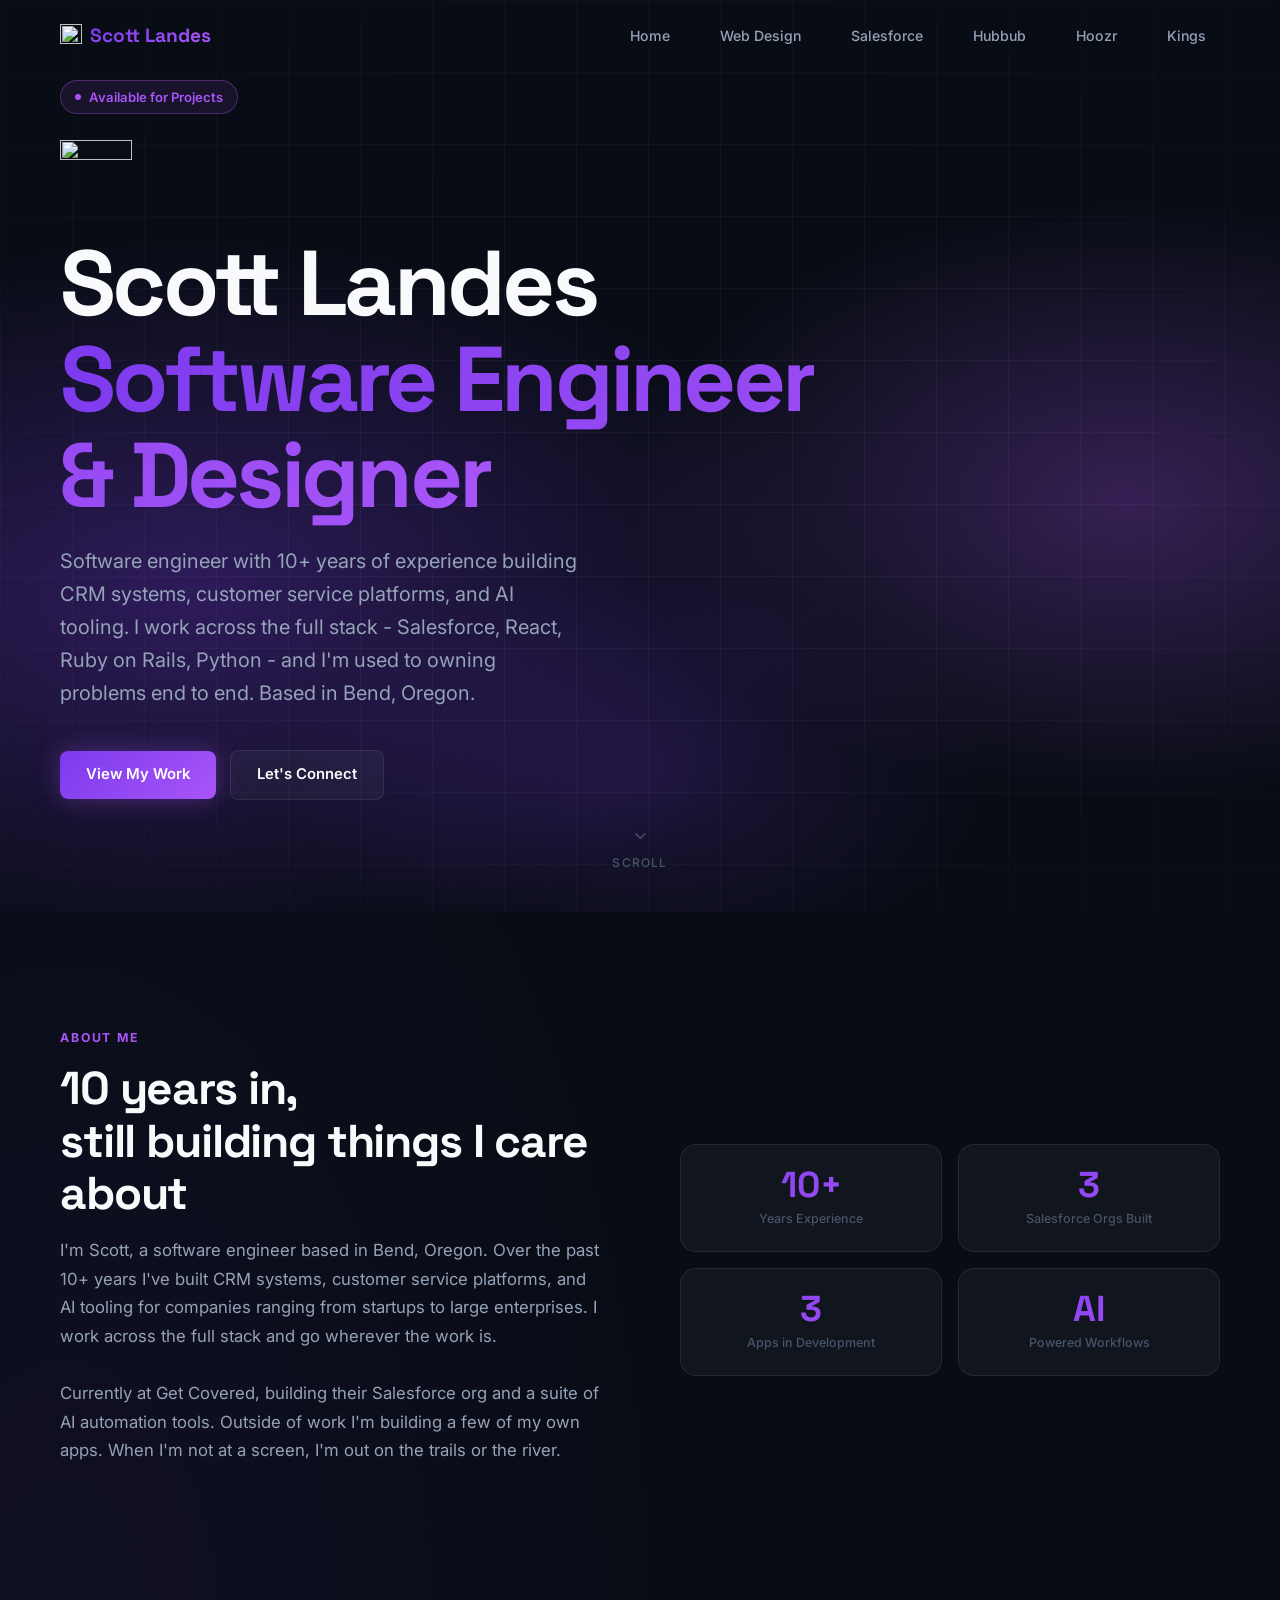
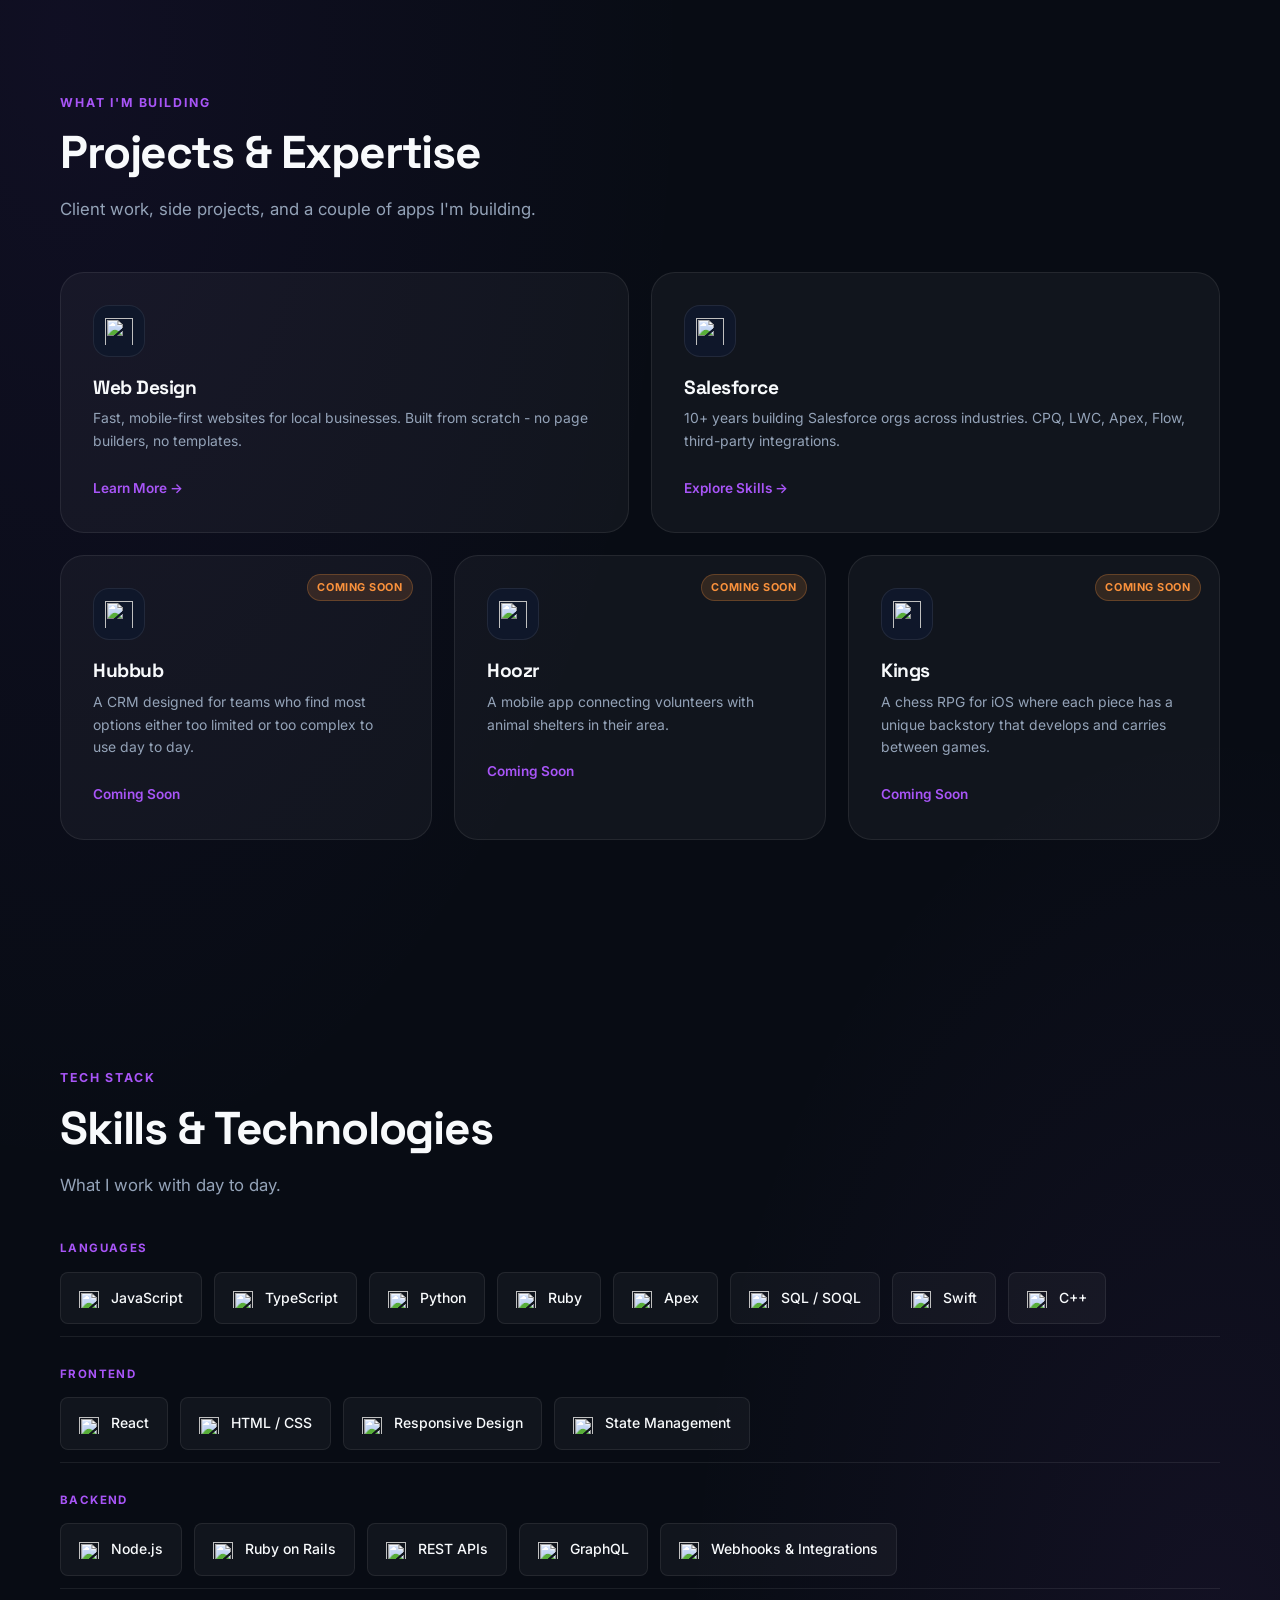
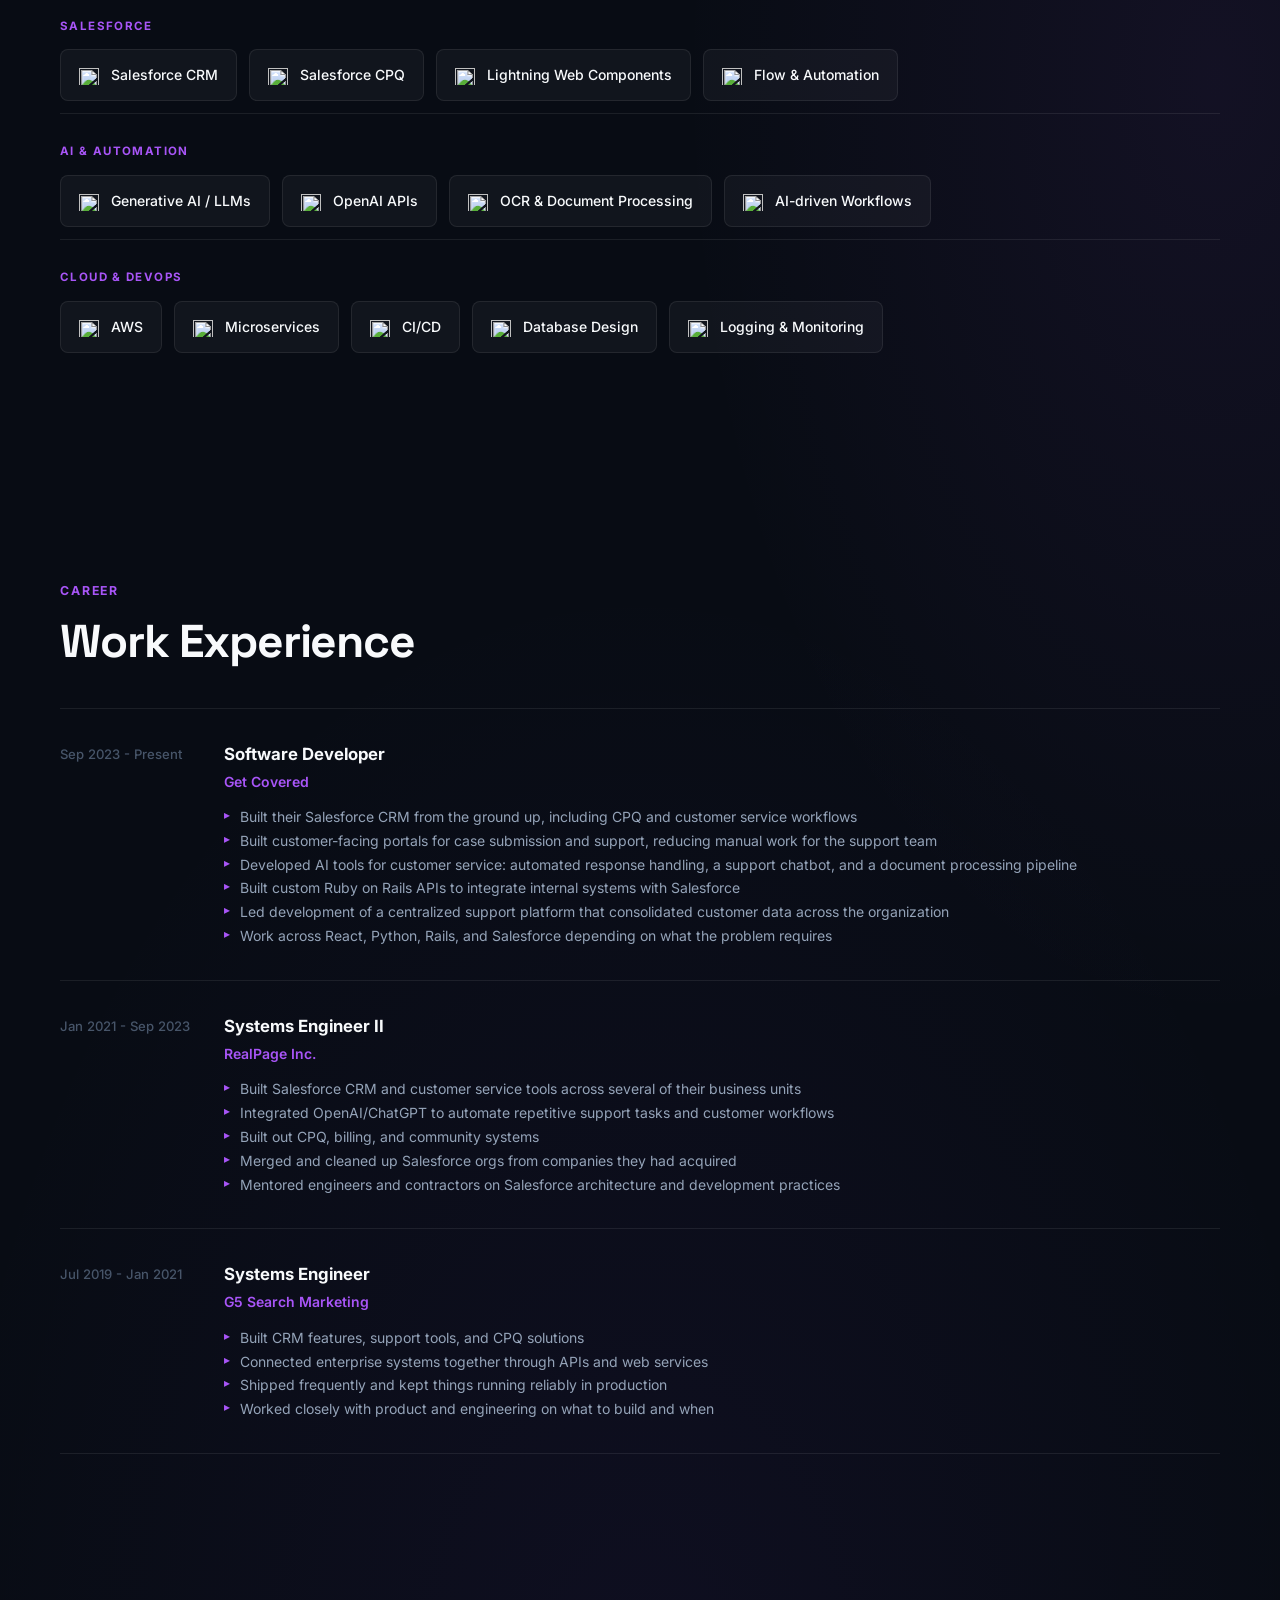
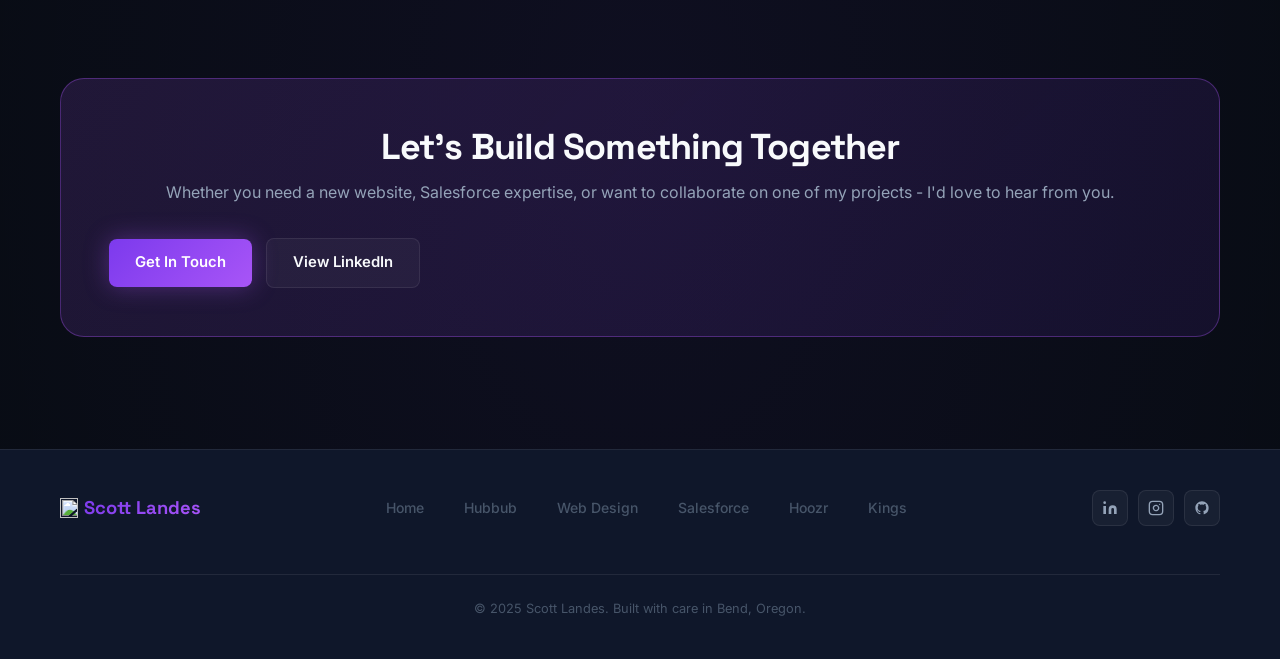
==== index.html @ 0e427289 "Add wolf logo to hero section above name Co-Authored-By: Claude Sonnet 4.6 <noreply@anthropic.com>" ====
<!DOCTYPE html>
<html lang="en">
<head>
  <meta charset="UTF-8" />
  <meta name="viewport" content="width=device-width, initial-scale=1.0" />

  <!-- Primary Meta -->
  <title>Scott Landes | Software Engineer &amp; Web Designer | Bend, OR</title>
  <meta name="description" content="Scott Landes is a Software Engineer and Web Designer based in Bend, Oregon with 10+ years of experience in Salesforce development, Lightning Web Components, CPQ, and building beautiful modern websites for local businesses." />
  <meta name="keywords" content="Scott Landes, Software Engineer, Web Designer, Bend Oregon, Salesforce Developer, Lightning Web Components, Apex, CPQ, web design, Hubbub CRM, Hoozr" />
  <meta name="author" content="Scott Landes" />
  <link rel="canonical" href="https://scottjlandes.com" />

  <!-- Open Graph -->
  <meta property="og:type" content="website" />
  <meta property="og:url" content="https://scottjlandes.com" />
  <meta property="og:title" content="Scott Landes | Software Engineer &amp; Web Designer | Bend, OR" />
  <meta property="og:description" content="Software Engineer and Web Designer based in Bend, Oregon. Specializing in Salesforce, Lightning Web Components, CPQ, and modern web design for local businesses." />
  <meta property="og:site_name" content="Scott Landes" />

  <!-- Twitter Card -->
  <meta name="twitter:card" content="summary_large_image" />
  <meta name="twitter:title" content="Scott Landes | Software Engineer &amp; Web Designer | Bend, OR" />
  <meta name="twitter:description" content="Software Engineer and Web Designer based in Bend, Oregon. Salesforce expert, LWC developer, and creator of Hubbub and Hoozr." />

  <!-- Schema.org Person JSON-LD -->
  <script type="application/ld+json">
  {
    "@context": "https://schema.org",
    "@type": "Person",
    "name": "Scott Landes",
    "jobTitle": "Software Engineer & Web Designer",
    "url": "https://scottjlandes.com",
    "address": {
      "@type": "PostalAddress",
      "addressLocality": "Bend",
      "addressRegion": "OR",
      "addressCountry": "US"
    },
    "sameAs": [
      "https://www.linkedin.com/in/scott-and-vega",
      "https://www.instagram.com/scottnvega/"
    ]
  }
  </script>

  <!-- Fonts -->
  <link rel="preconnect" href="https://fonts.googleapis.com" />
  <link rel="preconnect" href="https://fonts.gstatic.com" crossorigin />
  <link href="https://fonts.googleapis.com/css2?family=Inter:wght@400;500;600&family=Space+Grotesk:wght@700;800&display=swap" rel="stylesheet" />

  <!-- Styles -->
  <link rel="stylesheet" href="css/styles.css" />
</head>

<body>

  <!-- ============================================================
       Navigation
  ============================================================ -->
  <header>
    <nav class="nav" aria-label="Main navigation">
      <div class="container">
        <div class="nav__inner">
          <a href="#" class="nav__logo" aria-label="Scott Landes - Home"><img src="images/icons/icon-logo.png" alt="" width="22" height="24"><span>Scott Landes</span></a>

          <ul class="nav__links" role="list">
            <li><a href="#" class="nav__link active"><img src="images/icons/icon-home.svg" alt="" width="14" height="14">Home</a></li>
            <li><a href="pages/web-design.html" class="nav__link"><img src="images/icons/icon-web-design.svg" alt="" width="14" height="14">Web Design</a></li>
            <li><a href="pages/salesforce.html" class="nav__link"><img src="images/icons/icon-salesforce.svg" alt="" width="14" height="14">Salesforce</a></li>
            <li><a href="pages/hubbub.html" class="nav__link"><img src="images/icons/icon-hubbub.svg" alt="" width="14" height="14">Hubbub</a></li>
            <li><a href="pages/hoozr.html" class="nav__link"><img src="images/icons/icon-hoozr.svg" alt="" width="14" height="14">Hoozr</a></li>
            <li><a href="pages/kings.html" class="nav__link"><img src="images/icons/icon-kings.svg" alt="" width="14" height="14">Kings</a></li>
          </ul>

          <button class="nav__ham" aria-label="Open mobile menu" aria-expanded="false">
            <span></span>
            <span></span>
            <span></span>
          </button>
        </div>
      </div>
    </nav>

    <!-- Mobile overlay menu -->
    <div class="nav__mobile" aria-hidden="true">
      <a href="#" class="nav__mobile-link"><img src="images/icons/icon-home.svg" alt="" width="28" height="28">Home</a>
      <a href="pages/web-design.html" class="nav__mobile-link"><img src="images/icons/icon-web-design.svg" alt="" width="28" height="28">Web Design</a>
      <a href="pages/salesforce.html" class="nav__mobile-link"><img src="images/icons/icon-salesforce.svg" alt="" width="28" height="28">Salesforce</a>
      <a href="pages/hubbub.html" class="nav__mobile-link"><img src="images/icons/icon-hubbub.svg" alt="" width="28" height="28">Hubbub</a>
      <a href="pages/hoozr.html" class="nav__mobile-link"><img src="images/icons/icon-hoozr.svg" alt="" width="28" height="28">Hoozr</a>
      <a href="pages/kings.html" class="nav__mobile-link"><img src="images/icons/icon-kings.svg" alt="" width="28" height="28">Kings</a>
    </div>
  </header>

  <main>

    <!-- ============================================================
         Hero
    ============================================================ -->
    <section class="hero" id="home" data-section="home">
      <div class="hero__bg"></div>
      <div class="hero__grid"></div>

      <div class="container">
        <div class="hero__content">
          <div class="hero__badge reveal">
            <span class="hero__badge-dot"></span>
            Available for Projects
          </div>

          <img src="images/icons/icon-logo.png" alt="" class="hero__logo reveal" width="72" height="72">

          <h1 class="hero__title reveal reveal-d1">
            Scott Landes<br />
            <span class="gradient-text">Software Engineer &amp; Designer</span>
          </h1>

          <p class="hero__subtitle reveal reveal-d2">
            Software engineer with 10+ years of experience building CRM systems, customer service platforms, and AI tooling. I work across the full stack - Salesforce, React, Ruby on Rails, Python - and I'm used to owning problems end to end. Based in Bend, Oregon.
          </p>

          <div class="hero__actions reveal reveal-d3">
            <a href="#projects" class="btn btn-primary">View My Work</a>
            <a href="mailto:scottandvega@gmail.com" class="btn btn-ghost">Let's Connect</a>
          </div>
        </div>
      </div>

      <div class="hero__scroll" aria-hidden="true">
        <svg width="18" height="18" viewBox="0 0 24 24" fill="none" stroke="currentColor" stroke-width="2" stroke-linecap="round" stroke-linejoin="round" aria-hidden="true">
          <polyline points="6 9 12 15 18 9"></polyline>
        </svg>
        <span>Scroll</span>
      </div>
    </section>

    <!-- ============================================================
         About
    ============================================================ -->
    <section id="about" data-section="about">
      <div class="container">
        <div class="about-grid">

          <!-- Left: Text -->
          <div>
            <p class="label reveal">About Me</p>
            <h2 class="section-title reveal reveal-d1">10 years in,<br />still building things I care about</h2>
            <p class="section-desc reveal reveal-d2">
              I'm Scott, a software engineer based in Bend, Oregon. Over the past 10+ years I've built CRM systems, customer service platforms, and AI tooling for companies ranging from startups to large enterprises. I work across the full stack and go wherever the work is.
            </p>
            <p class="section-desc reveal reveal-d3">
              <br />Currently at Get Covered, building their Salesforce org and a suite of AI automation tools. Outside of work I'm building a few of my own apps. When I'm not at a screen, I'm out on the trails or the river.
            </p>
          </div>

          <!-- Right: Stats -->
          <div>
            <div class="about-stats reveal reveal-d2">
              <div class="stat">
                <div class="stat__num">10+</div>
                <div class="stat__label">Years Experience</div>
              </div>
              <div class="stat">
                <div class="stat__num">3</div>
                <div class="stat__label">Salesforce Orgs Built</div>
              </div>
              <div class="stat">
                <div class="stat__num">3</div>
                <div class="stat__label">Apps in Development</div>
              </div>
              <div class="stat">
                <div class="stat__num">AI</div>
                <div class="stat__label">Powered Workflows</div>
              </div>
            </div>
          </div>

        </div>
      </div>
    </section>

    <!-- ============================================================
         Projects
    ============================================================ -->
    <section id="projects" data-section="projects">
      <div class="container">
        <p class="label reveal">What I'm Building</p>
        <h2 class="section-title reveal reveal-d1">Projects &amp; Expertise</h2>
        <p class="section-desc reveal reveal-d2">Client work, side projects, and a couple of apps I'm building.</p>

        <div class="projects-grid">

          <!-- Web Design -->
          <a href="pages/web-design.html" class="card proj-card proj-card--live reveal reveal-d1" aria-label="Web Design - Learn More">
            <div class="proj-card__icon" aria-hidden="true"><img src="images/icons/icon-web-design.svg" alt="" width="28" height="28"></div>
            <h3 class="proj-card__title">Web Design</h3>
            <p class="proj-card__desc">Fast, mobile-first websites for local businesses. Built from scratch - no page builders, no templates.</p>
            <span class="proj-card__link">Learn More →</span>
          </a>

          <!-- Salesforce -->
          <a href="pages/salesforce.html" class="card proj-card proj-card--live reveal reveal-d2" aria-label="Salesforce - Explore Skills">
            <div class="proj-card__icon" aria-hidden="true"><img src="images/icons/icon-salesforce.svg" alt="" width="28" height="28"></div>
            <h3 class="proj-card__title">Salesforce</h3>
            <p class="proj-card__desc">10+ years building Salesforce orgs across industries. CPQ, LWC, Apex, Flow, third-party integrations.</p>
            <span class="proj-card__link">Explore Skills →</span>
          </a>

          <!-- Hubbub -->
          <a href="pages/hubbub.html" class="card proj-card proj-card--soon reveal reveal-d3" aria-label="Hubbub - Coming Soon">
            <div class="proj-card__icon" aria-hidden="true"><img src="images/icons/icon-hubbub.svg" alt="" width="28" height="28"></div>
            <span class="proj-card__badge badge-soon" aria-label="Status: Coming Soon">Coming Soon</span>
            <h3 class="proj-card__title">Hubbub</h3>
            <p class="proj-card__desc">A CRM designed for teams who find most options either too limited or too complex to use day to day.</p>
            <span class="proj-card__link">Coming Soon</span>
          </a>

          <!-- Hoozr -->
          <a href="pages/hoozr.html" class="card proj-card proj-card--soon reveal reveal-d4" aria-label="Hoozr - Coming Soon">
            <div class="proj-card__icon" aria-hidden="true"><img src="images/icons/icon-hoozr.svg" alt="" width="28" height="28"></div>
            <span class="proj-card__badge badge-soon" aria-label="Status: Coming Soon">Coming Soon</span>
            <h3 class="proj-card__title">Hoozr</h3>
            <p class="proj-card__desc">A mobile app connecting volunteers with animal shelters in their area.</p>
            <span class="proj-card__link">Coming Soon</span>
          </a>

          <!-- Kings -->
          <a href="pages/kings.html" class="card proj-card proj-card--soon reveal reveal-d5" aria-label="Kings - Coming Soon">
            <div class="proj-card__icon" aria-hidden="true"><img src="images/icons/icon-kings.svg" alt="" width="28" height="28"></div>
            <span class="proj-card__badge badge-soon" aria-label="Status: Coming Soon">Coming Soon</span>
            <h3 class="proj-card__title">Kings</h3>
            <p class="proj-card__desc">A chess RPG for iOS where each piece has a unique backstory that develops and carries between games.</p>
            <span class="proj-card__link">Coming Soon</span>
          </a>

        </div>
      </div>
    </section>

    <!-- ============================================================
         Skills
    ============================================================ -->
    <section id="skills" data-section="skills">
      <div class="container">
        <p class="label reveal">Tech Stack</p>
        <h2 class="section-title reveal reveal-d1">Skills &amp; Technologies</h2>
        <p class="section-desc reveal reveal-d2">What I work with day to day.</p>

        <div class="skills-grid">

          <!-- Languages -->
          <p class="skill-category reveal">Languages</p>
          <div class="skill-chip reveal">
            <span class="skill-chip__icon" aria-hidden="true"><img src="images/icons/icon-terminal.svg" alt="" width="20" height="20"></span>
            JavaScript
          </div>
          <div class="skill-chip reveal reveal-d1">
            <span class="skill-chip__icon" aria-hidden="true"><img src="images/icons/icon-terminal.svg" alt="" width="20" height="20"></span>
            TypeScript
          </div>
          <div class="skill-chip reveal reveal-d2">
            <span class="skill-chip__icon" aria-hidden="true"><img src="images/icons/icon-code.svg" alt="" width="20" height="20"></span>
            Python
          </div>
          <div class="skill-chip reveal reveal-d3">
            <span class="skill-chip__icon" aria-hidden="true"><img src="images/icons/icon-code.svg" alt="" width="20" height="20"></span>
            Ruby
          </div>
          <div class="skill-chip reveal reveal-d4">
            <span class="skill-chip__icon" aria-hidden="true"><img src="images/icons/icon-salesforce.svg" alt="" width="20" height="20"></span>
            Apex
          </div>
          <div class="skill-chip reveal reveal-d5">
            <span class="skill-chip__icon" aria-hidden="true"><img src="images/icons/icon-chart.svg" alt="" width="20" height="20"></span>
            SQL / SOQL
          </div>
          <div class="skill-chip reveal reveal-d1">
            <span class="skill-chip__icon" aria-hidden="true"><img src="images/icons/icon-code.svg" alt="" width="20" height="20"></span>
            Swift
          </div>
          <div class="skill-chip reveal reveal-d2">
            <span class="skill-chip__icon" aria-hidden="true"><img src="images/icons/icon-code.svg" alt="" width="20" height="20"></span>
            C++
          </div>

          <!-- Frontend -->
          <p class="skill-category reveal">Frontend</p>
          <div class="skill-chip reveal">
            <span class="skill-chip__icon" aria-hidden="true"><img src="images/icons/icon-component.svg" alt="" width="20" height="20"></span>
            React
          </div>
          <div class="skill-chip reveal reveal-d1">
            <span class="skill-chip__icon" aria-hidden="true"><img src="images/icons/icon-palette.svg" alt="" width="20" height="20"></span>
            HTML / CSS
          </div>
          <div class="skill-chip reveal reveal-d2">
            <span class="skill-chip__icon" aria-hidden="true"><img src="images/icons/icon-responsive.svg" alt="" width="20" height="20"></span>
            Responsive Design
          </div>
          <div class="skill-chip reveal reveal-d3">
            <span class="skill-chip__icon" aria-hidden="true"><img src="images/icons/icon-component.svg" alt="" width="20" height="20"></span>
            State Management
          </div>

          <!-- Backend -->
          <p class="skill-category reveal">Backend</p>
          <div class="skill-chip reveal">
            <span class="skill-chip__icon" aria-hidden="true"><img src="images/icons/icon-terminal.svg" alt="" width="20" height="20"></span>
            Node.js
          </div>
          <div class="skill-chip reveal reveal-d1">
            <span class="skill-chip__icon" aria-hidden="true"><img src="images/icons/icon-layers.svg" alt="" width="20" height="20"></span>
            Ruby on Rails
          </div>
          <div class="skill-chip reveal reveal-d2">
            <span class="skill-chip__icon" aria-hidden="true"><img src="images/icons/icon-link.svg" alt="" width="20" height="20"></span>
            REST APIs
          </div>
          <div class="skill-chip reveal reveal-d3">
            <span class="skill-chip__icon" aria-hidden="true"><img src="images/icons/icon-link.svg" alt="" width="20" height="20"></span>
            GraphQL
          </div>
          <div class="skill-chip reveal reveal-d4">
            <span class="skill-chip__icon" aria-hidden="true"><img src="images/icons/icon-globe.svg" alt="" width="20" height="20"></span>
            Webhooks &amp; Integrations
          </div>

          <!-- Salesforce -->
          <p class="skill-category reveal">Salesforce</p>
          <div class="skill-chip reveal">
            <span class="skill-chip__icon" aria-hidden="true"><img src="images/icons/icon-salesforce.svg" alt="" width="20" height="20"></span>
            Salesforce CRM
          </div>
          <div class="skill-chip reveal reveal-d1">
            <span class="skill-chip__icon" aria-hidden="true"><img src="images/icons/icon-settings.svg" alt="" width="20" height="20"></span>
            Salesforce CPQ
          </div>
          <div class="skill-chip reveal reveal-d2">
            <span class="skill-chip__icon" aria-hidden="true"><img src="images/icons/icon-component.svg" alt="" width="20" height="20"></span>
            Lightning Web Components
          </div>
          <div class="skill-chip reveal reveal-d3">
            <span class="skill-chip__icon" aria-hidden="true"><img src="images/icons/icon-refresh.svg" alt="" width="20" height="20"></span>
            Flow &amp; Automation
          </div>

          <!-- AI & Automation -->
          <p class="skill-category reveal">AI &amp; Automation</p>
          <div class="skill-chip reveal">
            <span class="skill-chip__icon" aria-hidden="true"><img src="images/icons/icon-robot.svg" alt="" width="20" height="20"></span>
            Generative AI / LLMs
          </div>
          <div class="skill-chip reveal reveal-d1">
            <span class="skill-chip__icon" aria-hidden="true"><img src="images/icons/icon-robot.svg" alt="" width="20" height="20"></span>
            OpenAI APIs
          </div>
          <div class="skill-chip reveal reveal-d2">
            <span class="skill-chip__icon" aria-hidden="true"><img src="images/icons/icon-search.svg" alt="" width="20" height="20"></span>
            OCR &amp; Document Processing
          </div>
          <div class="skill-chip reveal reveal-d3">
            <span class="skill-chip__icon" aria-hidden="true"><img src="images/icons/icon-settings.svg" alt="" width="20" height="20"></span>
            AI-driven Workflows
          </div>

          <!-- Cloud & DevOps -->
          <p class="skill-category reveal">Cloud &amp; DevOps</p>
          <div class="skill-chip reveal">
            <span class="skill-chip__icon" aria-hidden="true"><img src="images/icons/icon-cloud.svg" alt="" width="20" height="20"></span>
            AWS
          </div>
          <div class="skill-chip reveal reveal-d1">
            <span class="skill-chip__icon" aria-hidden="true"><img src="images/icons/icon-layers.svg" alt="" width="20" height="20"></span>
            Microservices
          </div>
          <div class="skill-chip reveal reveal-d2">
            <span class="skill-chip__icon" aria-hidden="true"><img src="images/icons/icon-refresh.svg" alt="" width="20" height="20"></span>
            CI/CD
          </div>
          <div class="skill-chip reveal reveal-d3">
            <span class="skill-chip__icon" aria-hidden="true"><img src="images/icons/icon-chart.svg" alt="" width="20" height="20"></span>
            Database Design
          </div>
          <div class="skill-chip reveal reveal-d4">
            <span class="skill-chip__icon" aria-hidden="true"><img src="images/icons/icon-chart.svg" alt="" width="20" height="20"></span>
            Logging &amp; Monitoring
          </div>

        </div>
      </div>
    </section>

    <!-- ============================================================
         Experience
    ============================================================ -->
    <section id="experience" data-section="experience">
      <div class="container">
        <p class="label reveal">Career</p>
        <h2 class="section-title reveal reveal-d1">Work Experience</h2>

        <ul class="experience-list" role="list">

          <!-- Get Covered -->
          <li class="exp-item reveal reveal-d2">
            <div class="exp-item__period">Sep 2023 - Present</div>
            <div>
              <div class="exp-item__role">Software Developer</div>
              <div class="exp-item__company">Get Covered</div>
              <ul class="exp-item__bullets" role="list">
                <li>Built their Salesforce CRM from the ground up, including CPQ and customer service workflows</li>
                <li>Built customer-facing portals for case submission and support, reducing manual work for the support team</li>
                <li>Developed AI tools for customer service: automated response handling, a support chatbot, and a document processing pipeline</li>
                <li>Built custom Ruby on Rails APIs to integrate internal systems with Salesforce</li>
                <li>Led development of a centralized support platform that consolidated customer data across the organization</li>
                <li>Work across React, Python, Rails, and Salesforce depending on what the problem requires</li>
              </ul>
            </div>
          </li>

          <!-- RealPage -->
          <li class="exp-item reveal reveal-d3">
            <div class="exp-item__period">Jan 2021 - Sep 2023</div>
            <div>
              <div class="exp-item__role">Systems Engineer II</div>
              <div class="exp-item__company">RealPage Inc.</div>
              <ul class="exp-item__bullets" role="list">
                <li>Built Salesforce CRM and customer service tools across several of their business units</li>
                <li>Integrated OpenAI/ChatGPT to automate repetitive support tasks and customer workflows</li>
                <li>Built out CPQ, billing, and community systems</li>
                <li>Merged and cleaned up Salesforce orgs from companies they had acquired</li>
                <li>Mentored engineers and contractors on Salesforce architecture and development practices</li>
              </ul>
            </div>
          </li>

          <!-- G5 -->
          <li class="exp-item reveal reveal-d4">
            <div class="exp-item__period">Jul 2019 - Jan 2021</div>
            <div>
              <div class="exp-item__role">Systems Engineer</div>
              <div class="exp-item__company">G5 Search Marketing</div>
              <ul class="exp-item__bullets" role="list">
                <li>Built CRM features, support tools, and CPQ solutions</li>
                <li>Connected enterprise systems together through APIs and web services</li>
                <li>Shipped frequently and kept things running reliably in production</li>
                <li>Worked closely with product and engineering on what to build and when</li>
              </ul>
            </div>
          </li>

        </ul>
      </div>
    </section>

    <!-- ============================================================
         CTA Banner
    ============================================================ -->
    <section aria-label="Contact call to action">
      <div class="container">
        <div class="cta-banner reveal">
          <h2 class="cta-banner__title">Let's Build Something Together</h2>
          <p class="cta-banner__desc">Whether you need a new website, Salesforce expertise, or want to collaborate on one of my projects - I'd love to hear from you.</p>
          <div class="hero__actions">
            <a href="mailto:scottandvega@gmail.com" class="btn btn-primary">Get In Touch</a>
            <a href="https://www.linkedin.com/in/scott-and-vega" class="btn btn-ghost" target="_blank" rel="noopener noreferrer">View LinkedIn</a>
          </div>
        </div>
      </div>
    </section>

  </main>

  <!-- ============================================================
       Footer
  ============================================================ -->
  <footer class="footer">
    <div class="container">
      <div class="footer__inner">

        <a href="#" class="footer__logo" aria-label="Scott Landes - Back to top"><img src="images/icons/icon-logo.png" alt="" width="18" height="20"><span>Scott Landes</span></a>

        <nav class="footer__nav" aria-label="Footer navigation">
          <a href="#">Home</a>
          <a href="pages/hubbub.html"><img src="images/icons/icon-hubbub.svg" alt="" width="12" height="12">Hubbub</a>
          <a href="pages/web-design.html"><img src="images/icons/icon-web-design.svg" alt="" width="12" height="12">Web Design</a>
          <a href="pages/salesforce.html"><img src="images/icons/icon-salesforce.svg" alt="" width="12" height="12">Salesforce</a>
          <a href="pages/hoozr.html"><img src="images/icons/icon-hoozr.svg" alt="" width="12" height="12">Hoozr</a>
          <a href="pages/kings.html"><img src="images/icons/icon-kings.svg" alt="" width="12" height="12">Kings</a>
        </nav>

        <div class="footer__social">
          <!-- LinkedIn -->
          <a href="https://www.linkedin.com/in/scott-and-vega" target="_blank" rel="noopener noreferrer" aria-label="Scott Landes on LinkedIn">
            <svg width="16" height="16" viewBox="0 0 24 24" fill="currentColor" aria-hidden="true">
              <path d="M16 8a6 6 0 0 1 6 6v7h-4v-7a2 2 0 0 0-2-2 2 2 0 0 0-2 2v7h-4v-7a6 6 0 0 1 6-6z"/>
              <rect x="2" y="9" width="4" height="12"/>
              <circle cx="4" cy="4" r="2"/>
            </svg>
          </a>

          <!-- Instagram -->
          <a href="https://www.instagram.com/scottnvega/" target="_blank" rel="noopener noreferrer" aria-label="Scott Landes on Instagram">
            <svg width="16" height="16" viewBox="0 0 24 24" fill="none" stroke="currentColor" stroke-width="2" stroke-linecap="round" stroke-linejoin="round" aria-hidden="true">
              <rect x="2" y="2" width="20" height="20" rx="5" ry="5"/>
              <path d="M16 11.37A4 4 0 1 1 12.63 8 4 4 0 0 1 16 11.37z"/>
              <line x1="17.5" y1="6.5" x2="17.51" y2="6.5"/>
            </svg>
          </a>

          <!-- GitHub -->
          <a href="https://github.com" target="_blank" rel="noopener noreferrer" aria-label="Scott Landes on GitHub">
            <svg width="16" height="16" viewBox="0 0 24 24" fill="currentColor" aria-hidden="true">
              <path d="M12 2C6.477 2 2 6.484 2 12.017c0 4.425 2.865 8.18 6.839 9.504.5.092.682-.217.682-.483 0-.237-.008-.868-.013-1.703-2.782.605-3.369-1.343-3.369-1.343-.454-1.158-1.11-1.466-1.11-1.466-.908-.62.069-.608.069-.608 1.003.07 1.531 1.032 1.531 1.032.892 1.53 2.341 1.088 2.91.832.092-.647.35-1.088.636-1.338-2.22-.253-4.555-1.113-4.555-4.951 0-1.093.39-1.988 1.029-2.688-.103-.253-.446-1.272.098-2.65 0 0 .84-.27 2.75 1.026A9.564 9.564 0 0 1 12 6.844a9.59 9.59 0 0 1 2.504.337c1.909-1.296 2.747-1.027 2.747-1.027.546 1.379.202 2.398.1 2.651.64.7 1.028 1.595 1.028 2.688 0 3.848-2.339 4.695-4.566 4.943.359.309.678.92.678 1.855 0 1.338-.012 2.419-.012 2.747 0 .268.18.58.688.482A10.02 10.02 0 0 0 22 12.017C22 6.484 17.522 2 12 2z"/>
            </svg>
          </a>
        </div>

        <p class="footer__copy">© 2025 Scott Landes. Built with care in Bend, Oregon.</p>

      </div>
    </div>
  </footer>

  <!-- Scripts -->
  <script src="js/main.js" defer></script>

</body>
</html>
---- css/styles.css ----
/* ============================================================
   ScottJLandes.com — Main Stylesheet
   Mobile-first, CSS custom properties, no frameworks
   ============================================================ */

/* ---- Custom Properties ----------------------------------- */
:root {
  --bg:         #080c14;
  --bg-surface: #0f172a;
  --bg-card:    rgba(255,255,255,0.04);
  --bg-card-h:  rgba(255,255,255,0.07);

  --accent:     #a855f7;
  --accent-2:   #7c3aed;
  --gradient:   linear-gradient(135deg, #7c3aed 0%, #a855f7 100%);

  --text:       #f8fafc;
  --text-2:     #94a3b8;
  --text-muted: #475569;

  --border:     rgba(255,255,255,0.08);
  --border-a:   rgba(168,85,247,0.35);

  --font-body:  'Inter', -apple-system, BlinkMacSystemFont, sans-serif;
  --font-head:  'Space Grotesk', var(--font-body);

  --r-sm:  0.5rem;
  --r-md:  1rem;
  --r-lg:  1.5rem;

  --shadow-card: 0 8px 32px rgba(0,0,0,0.45);
  --shadow-glow: 0 0 48px rgba(168,85,247,0.18);

  --ease: cubic-bezier(0.4,0,0.2,1);
}

/* ---- Reset ------------------------------------------------ */
*, *::before, *::after { box-sizing: border-box; margin: 0; padding: 0; }

html { scroll-behavior: smooth; -webkit-text-size-adjust: 100%; }

body {
  font-family: var(--font-body);
  background:
    radial-gradient(ellipse 70% 30% at 5%  30%,  rgba(124,58,237,0.07) 0%, transparent 70%),
    radial-gradient(ellipse 60% 25% at 95% 60%,  rgba(168,85,247,0.07) 0%, transparent 70%),
    radial-gradient(ellipse 80% 30% at 50% 90%,  rgba(124,58,237,0.06) 0%, transparent 70%),
    var(--bg);
  color: var(--text);
  line-height: 1.6;
  overflow-x: hidden;
  -webkit-font-smoothing: antialiased;
}

img, video { max-width: 100%; height: auto; display: block; }
a { color: inherit; text-decoration: none; }
ul { list-style: none; }
button { font-family: inherit; cursor: pointer; border: none; background: none; }

/* ---- Typography ------------------------------------------ */
h1,h2,h3,h4,h5,h6 {
  font-family: var(--font-head);
  line-height: 1.15;
  letter-spacing: -0.025em;
}

.gradient-text {
  background: var(--gradient);
  -webkit-background-clip: text;
  -webkit-text-fill-color: transparent;
  background-clip: text;
}

/* ---- Layout ---------------------------------------------- */
.container {
  width: min(1160px, 100% - 2.5rem);
  margin-inline: auto;
}

section { padding: clamp(4rem,10vw,7rem) 0; }

/* ---- Navigation ------------------------------------------ */
.nav {
  position: fixed;
  inset: 0 0 auto;
  z-index: 100;
  padding: 1.125rem 0;
  transition: background 0.3s var(--ease), border-color 0.3s var(--ease);
  border-bottom: 1px solid transparent;
}

.nav.scrolled {
  background: rgba(8,12,20,0.88);
  backdrop-filter: blur(18px);
  -webkit-backdrop-filter: blur(18px);
  border-bottom-color: var(--border);
}

.nav__inner {
  display: flex;
  align-items: center;
  justify-content: space-between;
  gap: 1.5rem;
}

.nav__logo {
  display: inline-flex;
  align-items: center;
  gap: 0.5rem;
  flex-shrink: 0;
  text-decoration: none;
}
.nav__logo img { flex-shrink: 0; }
.nav__logo span {
  font-family: var(--font-head);
  font-size: 1.2rem;
  font-weight: 700;
  background: var(--gradient);
  -webkit-background-clip: text;
  -webkit-text-fill-color: transparent;
  background-clip: text;
}

.nav__links {
  display: flex;
  align-items: center;
  gap: 0.125rem;
}

.nav__link {
  display: inline-flex;
  align-items: center;
  gap: 0.375rem;
  padding: 0.45rem 0.875rem;
  border-radius: var(--r-sm);
  font-size: 0.88rem;
  font-weight: 500;
  color: var(--text-2);
  transition: color 0.15s, background 0.15s;
}

.nav__link:hover { color: var(--text); background: rgba(255,255,255,0.06); }
.nav__link.active { color: var(--accent); background: rgba(168,85,247,0.1); }

/* Hamburger */
.nav__ham {
  display: none;
  flex-direction: column;
  gap: 5px;
  padding: 0.5rem;
  border-radius: var(--r-sm);
  transition: background 0.15s;
}
.nav__ham:hover { background: rgba(255,255,255,0.06); }
.nav__ham span {
  display: block;
  width: 22px;
  height: 2px;
  background: var(--text);
  border-radius: 2px;
  transition: transform 0.3s var(--ease), opacity 0.3s;
}
.nav__ham.open span:nth-child(1) { transform: translateY(7px) rotate(45deg); }
.nav__ham.open span:nth-child(2) { opacity: 0; transform: scaleX(0); }
.nav__ham.open span:nth-child(3) { transform: translateY(-7px) rotate(-45deg); }

/* Mobile menu overlay */
.nav__mobile {
  position: fixed;
  inset: 0;
  z-index: 99;
  background: rgba(8,12,20,0.97);
  display: flex;
  flex-direction: column;
  align-items: center;
  justify-content: center;
  gap: 2rem;
  opacity: 0;
  pointer-events: none;
  transition: opacity 0.3s var(--ease);
}
.nav__mobile.open { opacity: 1; pointer-events: all; }
.nav__mobile-link {
  display: inline-flex;
  align-items: center;
  gap: 0.625rem;
  font-family: var(--font-head);
  font-size: 2.25rem;
  font-weight: 700;
  color: var(--text-2);
  transition: color 0.15s;
}
.nav__mobile-link img { width: 28px; height: 28px; opacity: 0.7; transition: opacity 0.15s; }
.nav__mobile-link:hover { color: var(--text); }
.nav__mobile-link:hover img { opacity: 1; }

/* ---- Hero ------------------------------------------------- */
.hero {
  min-height: 100svh;
  display: flex;
  align-items: center;
  position: relative;
  overflow: hidden;
  padding-top: 5rem;
}

.hero__bg {
  position: absolute;
  inset: 0;
  background:
    radial-gradient(ellipse 80% 60% at 15% 65%,  rgba(124,58,237,0.32) 0%, transparent 65%),
    radial-gradient(ellipse 65% 55% at 88% 55%,  rgba(168,85,247,0.28) 0%, transparent 60%),
    radial-gradient(ellipse 50% 40% at 50% 85%,  rgba(124,58,237,0.18) 0%, transparent 55%);
  z-index: 0;
}

.hero__grid {
  position: absolute;
  inset: 0;
  background-image:
    linear-gradient(rgba(255,255,255,0.04) 1px, transparent 1px),
    linear-gradient(90deg, rgba(255,255,255,0.04) 1px, transparent 1px);
  background-size: 72px 72px;
  mask-image: radial-gradient(ellipse 85% 85% at 50% 50%, black 30%, transparent 100%);
  -webkit-mask-image: radial-gradient(ellipse 85% 85% at 50% 50%, black 30%, transparent 100%);
  z-index: 0;
}

.hero__content {
  position: relative;
  z-index: 1;
  max-width: 760px;
}

.hero__badge {
  display: inline-flex;
  align-items: center;
  gap: 0.5rem;
  padding: 0.35rem 0.875rem;
  border-radius: 100px;
  border: 1px solid var(--border-a);
  background: rgba(168,85,247,0.1);
  color: var(--accent);
  font-size: 0.82rem;
  font-weight: 600;
  margin-bottom: 1.625rem;
}

.hero__badge-dot {
  width: 6px;
  height: 6px;
  border-radius: 50%;
  background: var(--accent);
  animation: dot-pulse 2.2s ease-in-out infinite;
}

@keyframes dot-pulse {
  0%,100% { opacity:1; transform:scale(1); }
  50%      { opacity:.4; transform:scale(.7); }
}

.hero__logo { display: block; margin-bottom: 1.5rem; }

.hero__title {
  font-size: clamp(2.75rem, 8vw, 5.75rem);
  font-weight: 800;
  line-height: 1.04;
  letter-spacing: -0.04em;
  margin-bottom: 1.375rem;
}

.hero__subtitle {
  font-size: clamp(1rem, 2.2vw, 1.25rem);
  color: var(--text-2);
  max-width: 520px;
  margin-bottom: 2.5rem;
  line-height: 1.65;
  font-weight: 400;
}

.hero__actions {
  display: flex;
  flex-wrap: wrap;
  gap: 0.875rem;
  align-items: center;
}

.hero__scroll {
  position: absolute;
  bottom: 2.5rem;
  left: 50%;
  transform: translateX(-50%);
  display: flex;
  flex-direction: column;
  align-items: center;
  gap: 0.5rem;
  color: var(--text-muted);
  font-size: 0.75rem;
  font-weight: 500;
  letter-spacing: 0.1em;
  text-transform: uppercase;
  animation: hero-scroll 2.5s ease-in-out infinite;
  z-index: 1;
}

.hero__scroll svg { animation: bounce 2s ease-in-out infinite; }

@keyframes bounce {
  0%,100% { transform:translateY(0); }
  50%      { transform:translateY(5px); }
}

/* ---- Buttons --------------------------------------------- */
.btn {
  display: inline-flex;
  align-items: center;
  gap: 0.5rem;
  padding: 0.75rem 1.625rem;
  border-radius: var(--r-sm);
  font-size: 0.93rem;
  font-weight: 600;
  transition: transform 0.2s var(--ease), box-shadow 0.2s var(--ease), background 0.2s;
  white-space: nowrap;
}

.btn-primary {
  background: var(--gradient);
  color: #fff;
  box-shadow: 0 0 24px rgba(168,85,247,0.35);
}
.btn-primary:hover {
  transform: translateY(-2px);
  box-shadow: 0 6px 36px rgba(168,85,247,0.5);
}

.btn-ghost {
  background: var(--bg-card);
  color: var(--text);
  border: 1px solid var(--border);
}
.btn-ghost:hover {
  background: var(--bg-card-h);
  border-color: rgba(255,255,255,0.15);
  transform: translateY(-2px);
}

/* ---- Section Labels -------------------------------------- */
.label {
  display: inline-block;
  font-size: 0.77rem;
  font-weight: 700;
  text-transform: uppercase;
  letter-spacing: 0.15em;
  color: var(--accent);
  margin-bottom: 0.875rem;
}

.section-title {
  font-size: clamp(1.875rem, 4vw, 2.875rem);
  font-weight: 800;
  margin-bottom: 1rem;
}

.section-desc {
  font-size: 1.05rem;
  color: var(--text-2);
  max-width: 540px;
  line-height: 1.7;
}

/* ---- Cards ----------------------------------------------- */
.card {
  background: var(--bg-card);
  border: 1px solid var(--border);
  border-radius: var(--r-lg);
  padding: 2rem;
  transition: border-color 0.3s, transform 0.3s var(--ease), box-shadow 0.3s var(--ease);
  position: relative;
  overflow: hidden;
}

.card::after {
  content: '';
  position: absolute;
  inset: 0;
  border-radius: inherit;
  opacity: 0;
  transition: opacity 0.3s;
  background: radial-gradient(circle at var(--mx,50%) var(--my,50%), rgba(168,85,247,0.09), transparent 65%);
  pointer-events: none;
}

.card:hover {
  border-color: var(--border-a);
  transform: translateY(-5px);
  box-shadow: var(--shadow-card), var(--shadow-glow);
}
.card:hover::after { opacity: 1; }

/* ---- Project Cards --------------------------------------- */
.projects-grid {
  display: grid;
  grid-template-columns: repeat(6, 1fr);
  gap: 1.375rem;
  margin-top: 3rem;
}
.proj-card--live { grid-column: span 3; }
.proj-card--soon { grid-column: span 2; }

@media (max-width: 900px) {
  .proj-card--live,
  .proj-card--soon { grid-column: span 6; }
}
@media (min-width: 901px) and (max-width: 1100px) {
  .proj-card--soon { grid-column: span 3; }
  .proj-card--live { grid-column: span 3; }
}

.proj-card { cursor: pointer; }

.proj-card__icon {
  width: 52px;
  height: 52px;
  border-radius: var(--r-md);
  display: flex;
  align-items: center;
  justify-content: center;
  font-size: 1.6rem;
  margin-bottom: 1.25rem;
  background: var(--bg-surface);
  border: 1px solid var(--border);
}

.proj-card__badge {
  position: absolute;
  top: 1.125rem;
  right: 1.125rem;
  padding: 0.22rem 0.6rem;
  border-radius: 100px;
  font-size: 0.68rem;
  font-weight: 700;
  text-transform: uppercase;
  letter-spacing: 0.05em;
}
.badge-soon { background: rgba(251,146,60,.14); color: #fb923c; border: 1px solid rgba(251,146,60,.25); }
.badge-live { background: rgba(34,197,94,.14);  color: #22c55e; border: 1px solid rgba(34,197,94,.25); }

.proj-card__title { font-size: 1.2rem; font-weight: 700; margin-bottom: 0.5rem; }
.proj-card__desc  { font-size: 0.87rem; color: var(--text-2); line-height: 1.65; margin-bottom: 1.375rem; }

.proj-card__link {
  display: inline-flex;
  align-items: center;
  gap: 0.35rem;
  font-size: 0.85rem;
  font-weight: 600;
  color: var(--accent);
  transition: gap 0.15s;
}
.proj-card:hover .proj-card__link { gap: 0.625rem; }

/* ---- Skills Grid ----------------------------------------- */
.skills-grid {
  display: flex;
  flex-wrap: wrap;
  gap: 0.75rem;
  margin-top: 2.5rem;
}
.skill-category {
  flex: 0 0 100%;
  font-size: 0.72rem;
  font-weight: 700;
  text-transform: uppercase;
  letter-spacing: 0.12em;
  color: var(--accent);
  padding-top: 1.75rem;
  border-top: 1px solid var(--border);
  margin-bottom: 0.125rem;
}
.skill-category:first-child { padding-top: 0; border-top: none; }

.skill-chip {
  display: flex;
  align-items: center;
  gap: 0.75rem;
  padding: 0.875rem 1.125rem;
  background: var(--bg-card);
  border: 1px solid var(--border);
  border-radius: var(--r-sm);
  font-size: 0.875rem;
  font-weight: 500;
  transition: border-color 0.15s, background 0.15s;
}
.skill-chip:hover { border-color: var(--border-a); background: rgba(168,85,247,0.07); }
.skill-chip__icon { font-size: 1.25rem; }

/* ---- Experience ------------------------------------------ */
.experience-list { display: flex; flex-direction: column; gap: 0; margin-top: 2.5rem; }

.exp-item {
  display: grid;
  grid-template-columns: 140px 1fr;
  gap: 1.5rem;
  padding: 2rem 0;
  border-bottom: 1px solid var(--border);
  transition: background 0.2s;
}
.exp-item:first-child { border-top: 1px solid var(--border); }

.exp-item__period {
  font-size: 0.82rem;
  color: var(--text-muted);
  font-weight: 500;
  padding-top: 0.2rem;
  white-space: nowrap;
}

.exp-item__role     { font-size: 1.05rem; font-weight: 700; margin-bottom: 0.2rem; }
.exp-item__company  { color: var(--accent); font-weight: 600; font-size: 0.875rem; margin-bottom: 0.75rem; }
.exp-item__bullets  { color: var(--text-2); font-size: 0.875rem; line-height: 1.7; }

.exp-item__bullets li { padding-left: 1rem; position: relative; }
.exp-item__bullets li::before {
  content: '▸';
  position: absolute;
  left: 0;
  color: var(--accent);
  font-size: 0.75rem;
}

/* ---- About ----------------------------------------------- */
.about-grid {
  display: grid;
  grid-template-columns: 1fr 1fr;
  gap: 5rem;
  align-items: center;
}

.about-stats {
  display: grid;
  grid-template-columns: 1fr 1fr;
  gap: 1rem;
  margin-top: 2rem;
}

.stat {
  padding: 1.375rem;
  background: var(--bg-card);
  border: 1px solid var(--border);
  border-radius: var(--r-md);
  text-align: center;
}
.stat__num {
  font-family: var(--font-head);
  font-size: 2.25rem;
  font-weight: 800;
  background: var(--gradient);
  -webkit-background-clip: text;
  -webkit-text-fill-color: transparent;
  background-clip: text;
  line-height: 1;
  margin-bottom: 0.375rem;
}
.stat__label { font-size: 0.78rem; color: var(--text-muted); font-weight: 500; }

.about-visual {
  position: relative;
  aspect-ratio: 1;
  max-width: 420px;
  margin-inline: auto;
}

.about-visual__bg {
  position: absolute;
  inset: 0;
  background: var(--gradient);
  border-radius: var(--r-xl, 2rem);
  opacity: 0.12;
  filter: blur(40px);
}

.about-visual__card {
  position: absolute;
  background: var(--bg-card);
  border: 1px solid var(--border);
  border-radius: var(--r-lg);
  padding: 1.25rem 1.5rem;
  font-size: 0.875rem;
}

.about-visual__card--main {
  inset: 10% 10%;
  display: flex;
  flex-direction: column;
  align-items: center;
  justify-content: center;
  gap: 0.75rem;
  font-family: var(--font-head);
  font-weight: 700;
  font-size: 1.1rem;
  text-align: center;
  border-color: var(--border-a);
}

/* ---- Coming Soon (Hubbub/Hoozr) -------------------------- */
.cs-hero {
  min-height: 100svh;
  display: flex;
  align-items: center;
  justify-content: center;
  text-align: center;
  position: relative;
  overflow: hidden;
  padding: 6rem 0 4rem;
}

.cs-hero__content { position: relative; z-index: 1; max-width: 700px; margin-inline: auto; }
.cs-hero__logo { font-size: 5rem; margin-bottom: 1.5rem; }
.cs-hero__tag {
  display: inline-block;
  padding: 0.3rem 0.875rem;
  border-radius: 100px;
  border: 1px solid rgba(251,146,60,0.3);
  background: rgba(251,146,60,0.1);
  color: #fb923c;
  font-size: 0.78rem;
  font-weight: 700;
  text-transform: uppercase;
  letter-spacing: 0.1em;
  margin-bottom: 1.5rem;
}

.cs-hero__title { font-size: clamp(3rem,8vw,5rem); font-weight: 800; letter-spacing: -0.04em; margin-bottom: 1.25rem; }
.cs-hero__desc  { font-size: 1.15rem; color: var(--text-2); margin-bottom: 2.5rem; line-height: 1.65; }

/* ---- Page Hero (non-home pages) -------------------------- */
.page-hero {
  padding: 8rem 0 4rem;
  border-bottom: 1px solid var(--border);
  position: relative;
  overflow: hidden;
}

.page-hero__bg {
  position: absolute;
  inset: 0;
  background:
    radial-gradient(ellipse 75% 60% at 20% 70%,  rgba(168,85,247,0.30) 0%, transparent 65%),
    radial-gradient(ellipse 55% 50% at 85% 55%,  rgba(124,58,237,0.22) 0%, transparent 60%);
}

.page-hero__content { position: relative; z-index: 1; }
.page-hero__title { font-size: clamp(2.5rem,6vw,4.5rem); font-weight: 800; letter-spacing: -0.04em; margin-bottom: 1rem; }
.page-hero__desc  { font-size: 1.1rem; color: var(--text-2); max-width: 560px; line-height: 1.7; }

/* ---- Feature List ---------------------------------------- */
.feature-grid {
  display: grid;
  grid-template-columns: repeat(auto-fit, minmax(280px, 1fr));
  gap: 1.5rem;
  margin-top: 3rem;
}

.feature-card__icon { font-size: 2rem; margin-bottom: 1rem; }
.feature-card__title { font-size: 1.05rem; font-weight: 700; margin-bottom: 0.5rem; }
.feature-card__desc  { font-size: 0.875rem; color: var(--text-2); line-height: 1.65; }

/* ---- Process Steps --------------------------------------- */
.steps { display: flex; flex-direction: column; gap: 0; counter-reset: step; margin-top: 2.5rem; }

.step {
  display: grid;
  grid-template-columns: 2.5rem 1fr;
  gap: 1.25rem;
  padding: 1.5rem 0;
  border-bottom: 1px solid var(--border);
  counter-increment: step;
}
.step:first-child { border-top: 1px solid var(--border); }

.step::before {
  content: counter(step, decimal-leading-zero);
  font-family: var(--font-head);
  font-size: 0.875rem;
  font-weight: 700;
  color: var(--accent);
  padding-top: 0.125rem;
}

.step__title { font-size: 1rem; font-weight: 700; margin-bottom: 0.375rem; }
.step__desc  { font-size: 0.875rem; color: var(--text-2); line-height: 1.65; }

/* ---- Tag Pills ------------------------------------------- */
.tags { display: flex; flex-wrap: wrap; gap: 0.625rem; margin-top: 1.5rem; }
.tag {
  padding: 0.35rem 0.875rem;
  border-radius: 100px;
  font-size: 0.8rem;
  font-weight: 500;
  background: rgba(168,85,247,0.1);
  border: 1px solid var(--border-a);
  color: var(--accent);
}

/* ---- CTA Banner ------------------------------------------ */
.cta-banner {
  background: linear-gradient(135deg, rgba(168,85,247,0.15) 0%, rgba(124,58,237,0.1) 100%);
  border: 1px solid var(--border-a);
  border-radius: var(--r-lg);
  padding: 3rem;
  text-align: center;
}

.cta-banner__title { font-size: clamp(1.5rem,3vw,2.25rem); font-weight: 800; margin-bottom: 0.75rem; }
.cta-banner__desc  { font-size: 1rem; color: var(--text-2); margin-bottom: 2rem; }

/* ---- Scroll Reveal --------------------------------------- */
.reveal {
  opacity: 0;
  transform: translateY(28px);
  transition: opacity 0.65s var(--ease), transform 0.65s var(--ease);
}
.reveal.in { opacity: 1; transform: translateY(0); }
.reveal-d1 { transition-delay: 0.1s; }
.reveal-d2 { transition-delay: 0.2s; }
.reveal-d3 { transition-delay: 0.3s; }
.reveal-d4 { transition-delay: 0.4s; }
.reveal-d5 { transition-delay: 0.5s; }

/* ---- Footer ---------------------------------------------- */
.footer {
  padding: 2.5rem 0;
  border-top: 1px solid var(--border);
  background: var(--bg-surface);
}

.footer__inner {
  display: flex;
  align-items: center;
  justify-content: space-between;
  flex-wrap: wrap;
  gap: 1.5rem;
}

.footer__logo {
  display: inline-flex;
  align-items: center;
  gap: 0.4rem;
  text-decoration: none;
}
.footer__logo span {
  font-family: var(--font-head);
  font-size: 1.15rem;
  font-weight: 700;
  background: var(--gradient);
  -webkit-background-clip: text;
  -webkit-text-fill-color: transparent;
  background-clip: text;
}

.footer__nav { display: flex; gap: 1.375rem; flex-wrap: wrap; }
.footer__nav a { display: inline-flex; align-items: center; gap: 0.375rem; color: var(--text-muted); font-size: 0.875rem; font-weight: 500; transition: color 0.15s; }
.footer__nav a:hover { color: var(--text); }

.footer__social { display: flex; gap: 0.625rem; }
.footer__social a {
  width: 36px; height: 36px;
  border-radius: var(--r-sm);
  background: var(--bg-card);
  border: 1px solid var(--border);
  display: flex; align-items: center; justify-content: center;
  color: var(--text-2);
  font-size: 0.9rem;
  transition: border-color 0.15s, color 0.15s, transform 0.2s;
}
.footer__social a:hover { border-color: var(--border-a); color: var(--accent); transform: translateY(-2px); }

.footer__copy {
  width: 100%;
  text-align: center;
  padding-top: 1.5rem;
  margin-top: 1.5rem;
  border-top: 1px solid var(--border);
  font-size: 0.8rem;
  color: var(--text-muted);
}

/* ---- Icons ----------------------------------------------- */
.proj-card__icon img    { width: 28px; height: 28px; }
.feature-card__icon img { width: 32px; height: 32px; }
.skill-chip__icon img   { width: 20px; height: 20px; }
.cs-hero__logo img      { width: 80px; height: 80px; }
.nav__link img,
.footer__nav a img      { pointer-events: none; opacity: 0.85; }

/* ---- Divider --------------------------------------------- */
.divider { height: 1px; background: var(--border); margin: 1rem 0; }

/* ---- Responsive ------------------------------------------ */
@media (max-width: 900px) {
  .about-grid { grid-template-columns: 1fr; gap: 3rem; }
  .about-visual { max-width: 320px; }
}

@media (max-width: 768px) {
  .nav__links { display: none; }
  .nav__ham   { display: flex; }

  .exp-item { grid-template-columns: 1fr; gap: 0.5rem; }
  .exp-item__period { font-size: 0.78rem; }
}

@media (max-width: 520px) {
  .hero__actions { flex-direction: column; align-items: flex-start; }
  .hero__actions .btn { width: 100%; justify-content: center; }
  .about-stats { grid-template-columns: 1fr 1fr; }
  .cta-banner { padding: 2rem 1.5rem; }
  .footer__inner { flex-direction: column; align-items: flex-start; }
  .footer__nav { display: none; }
}
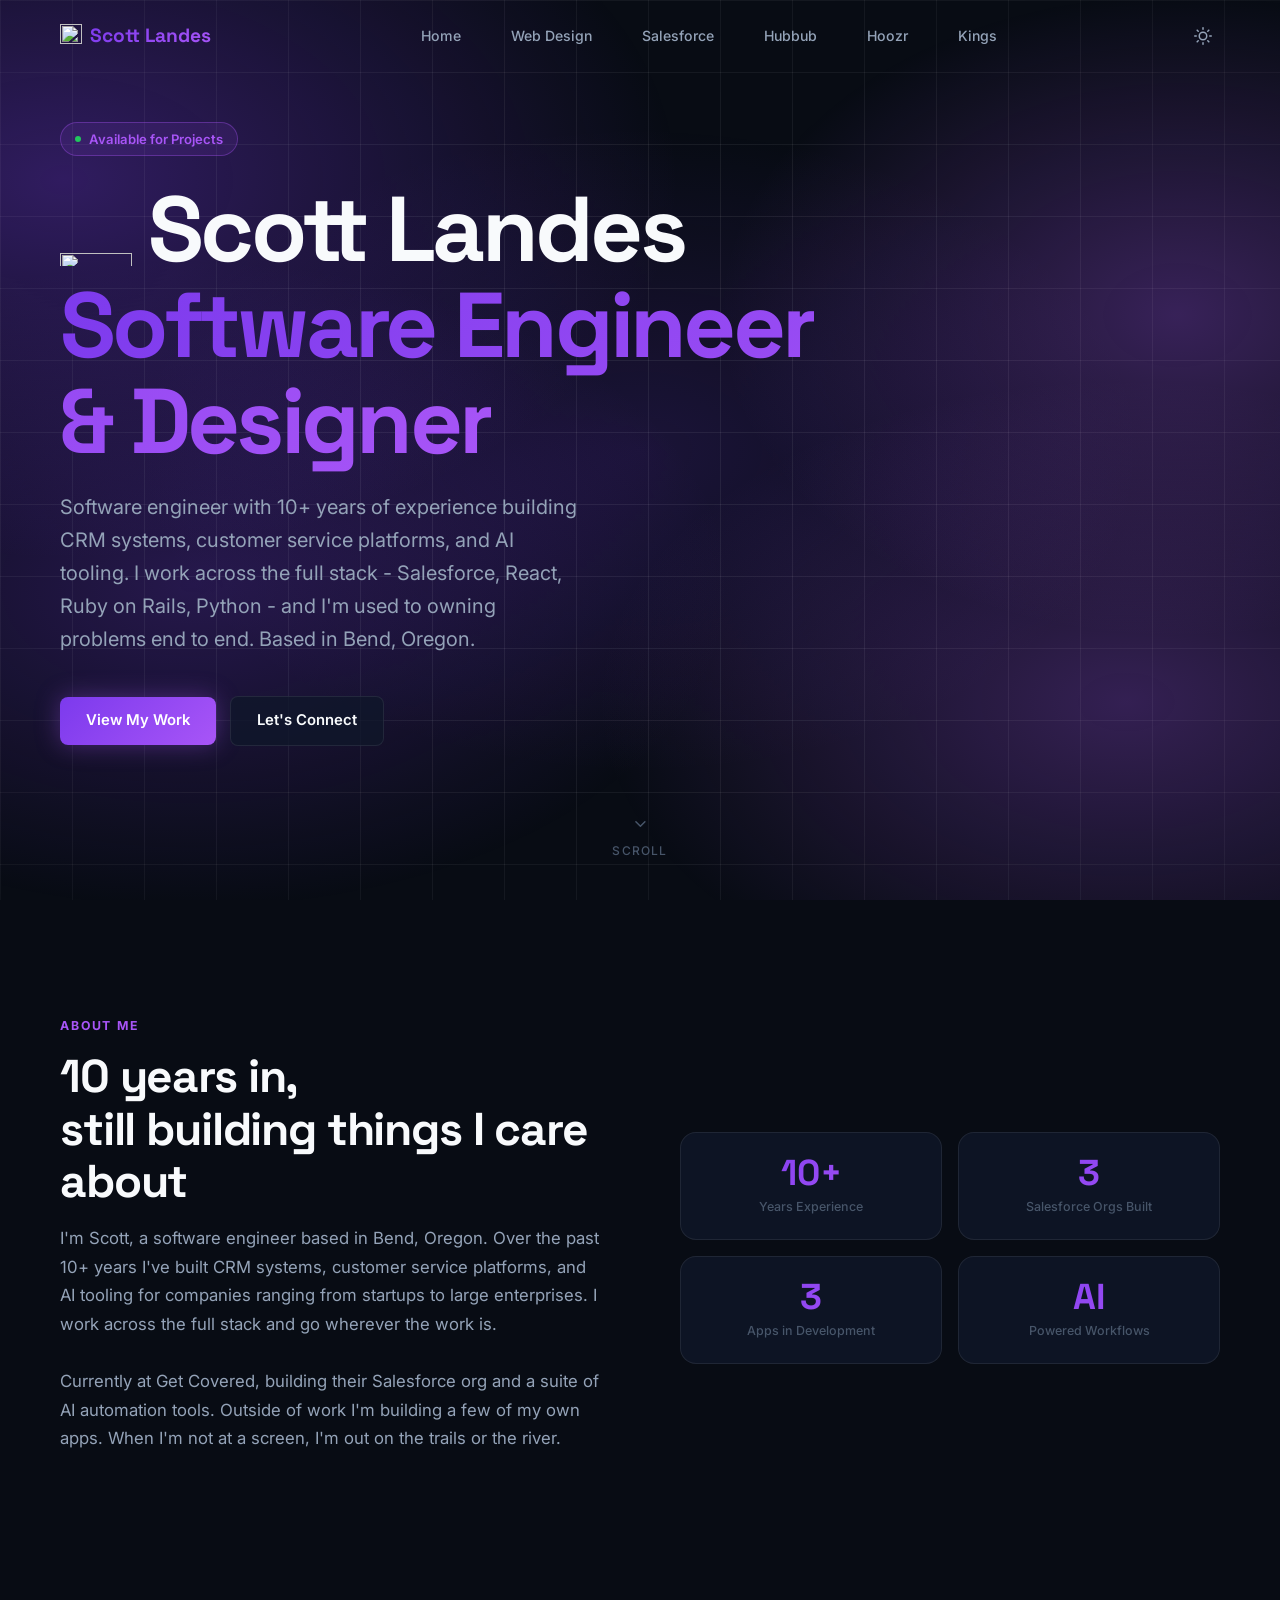
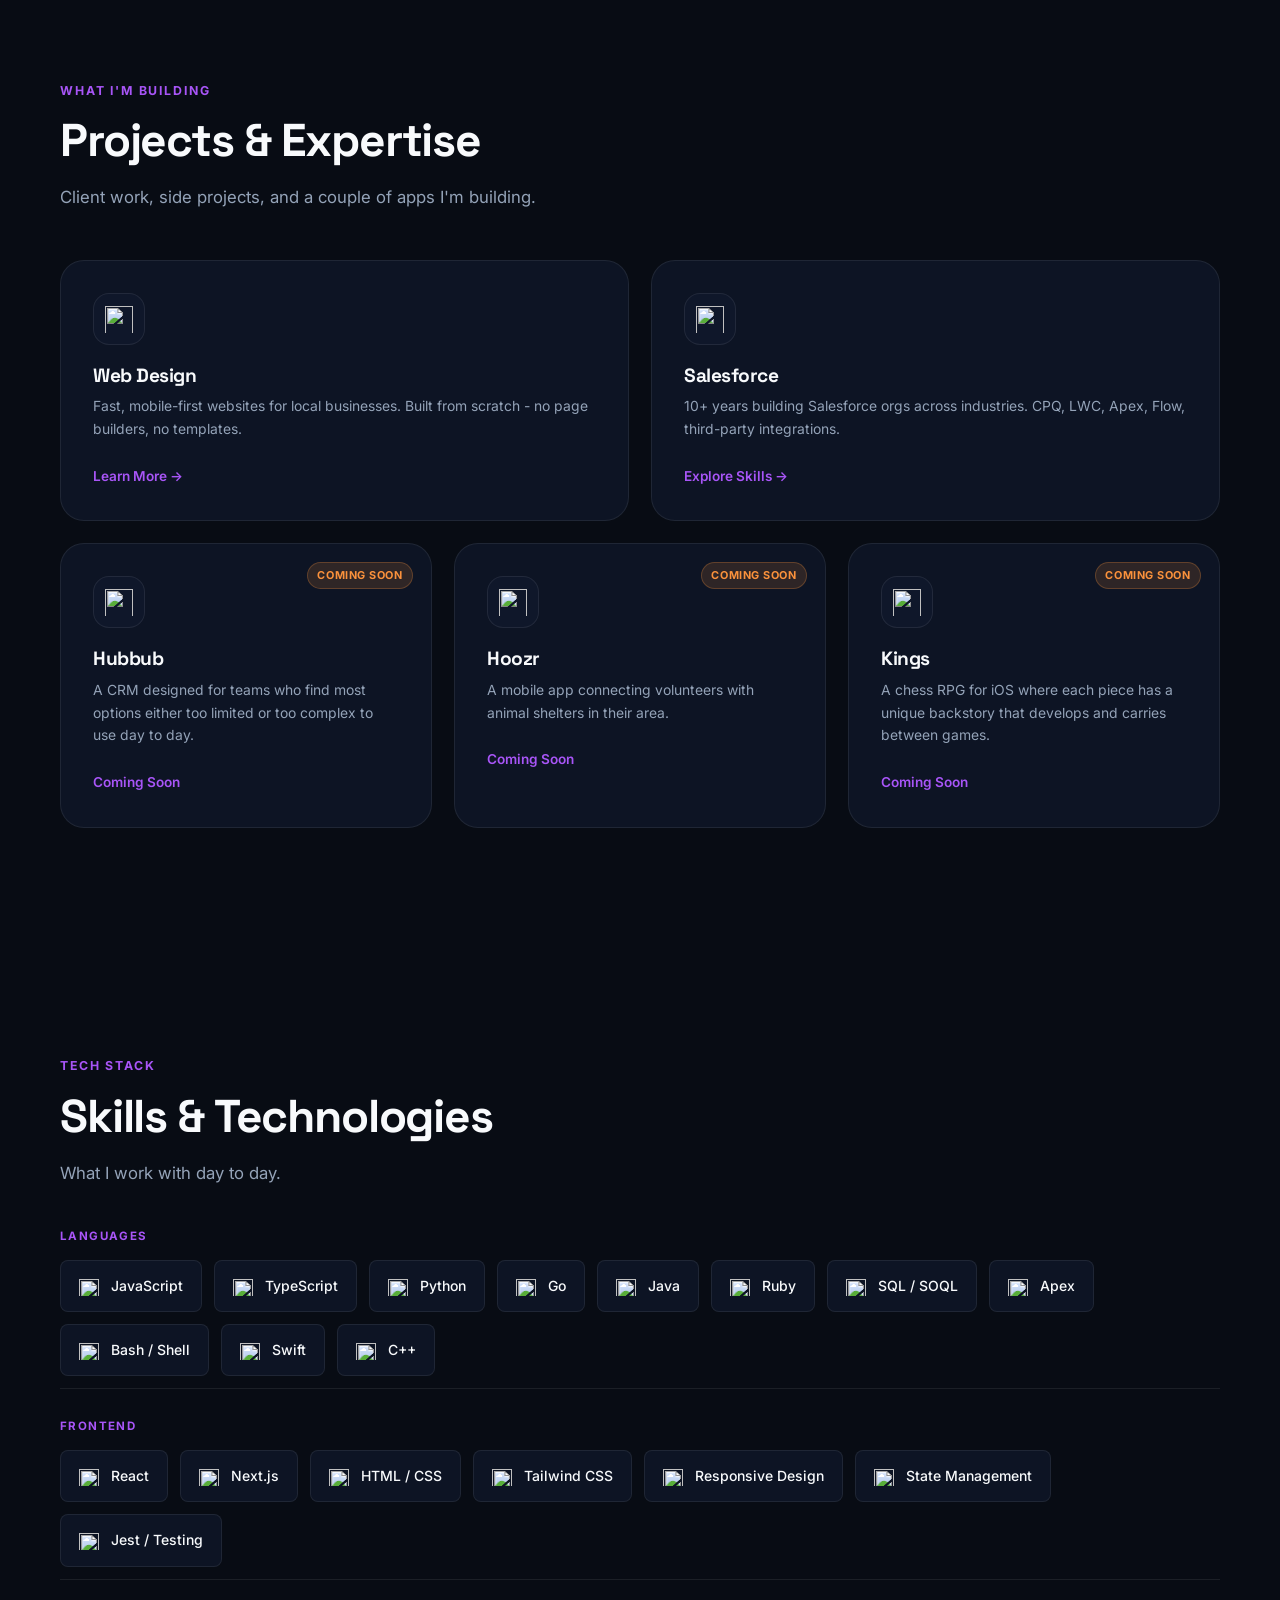
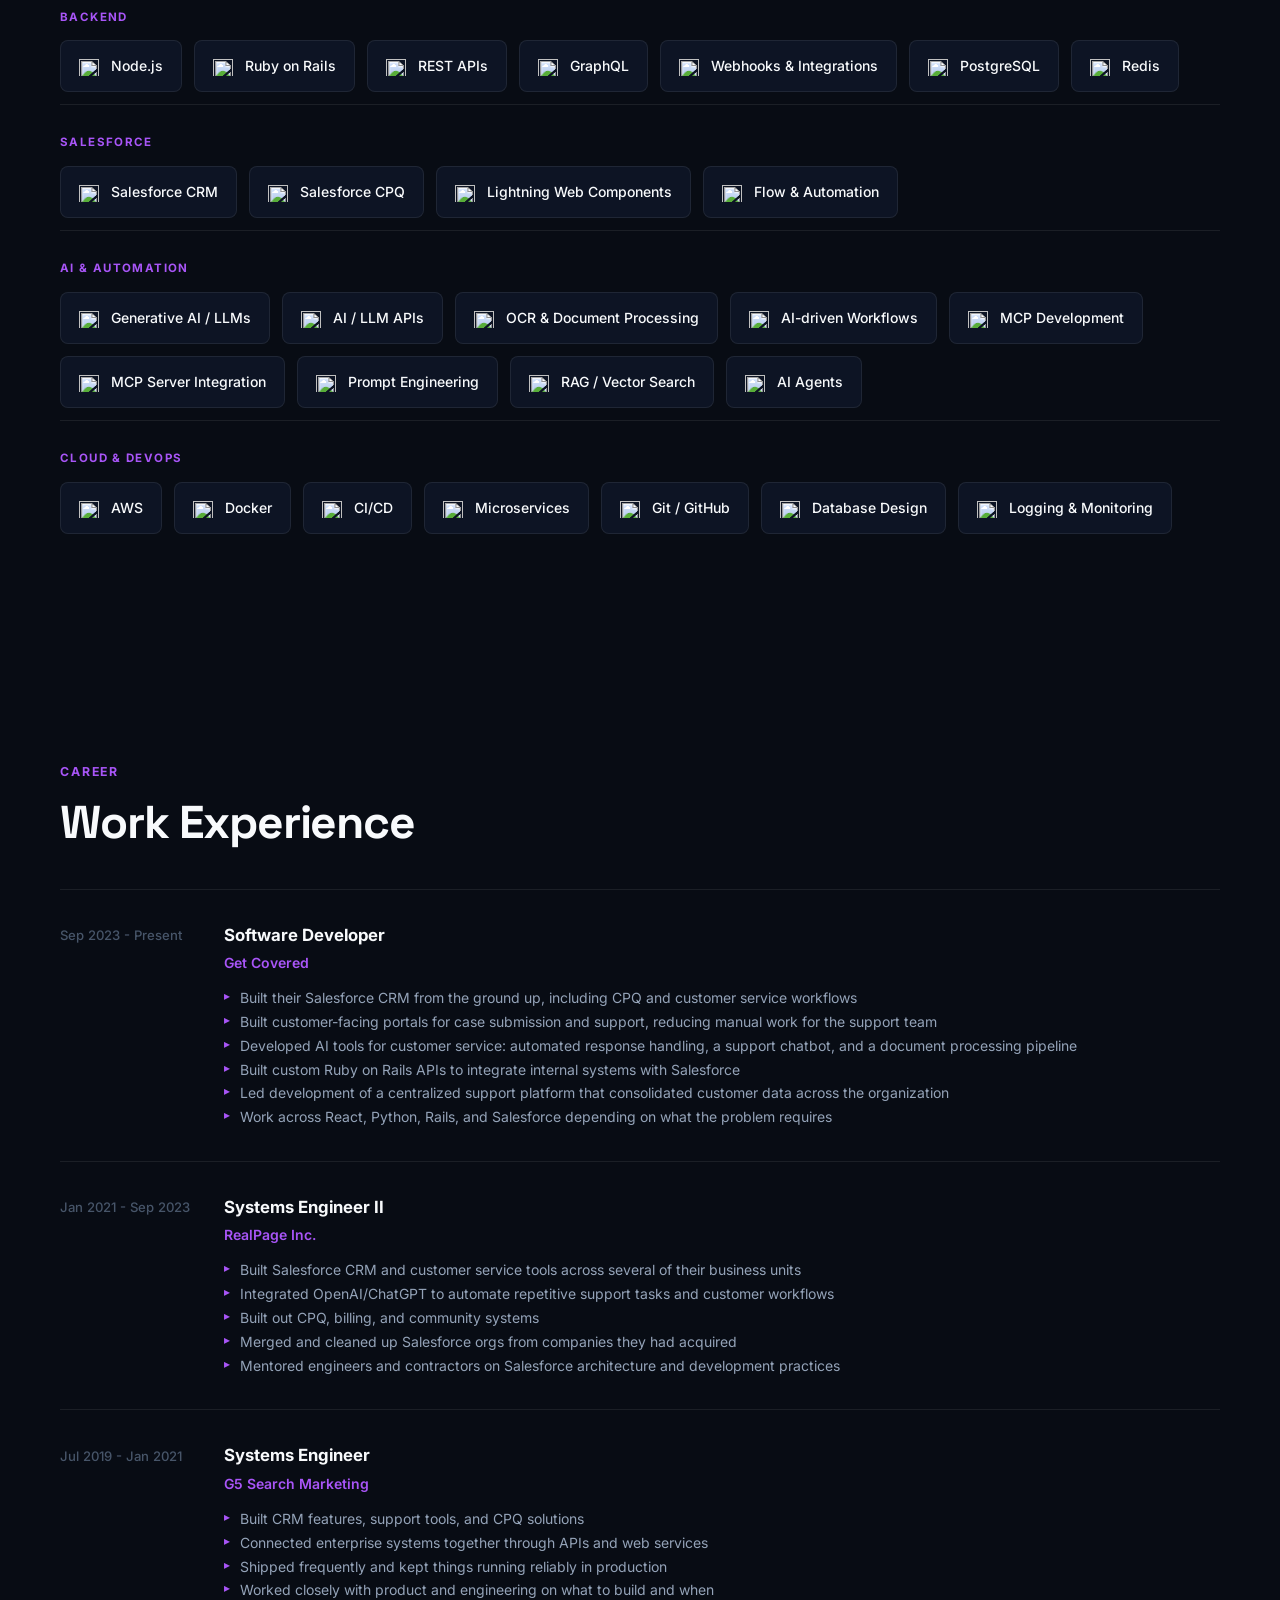
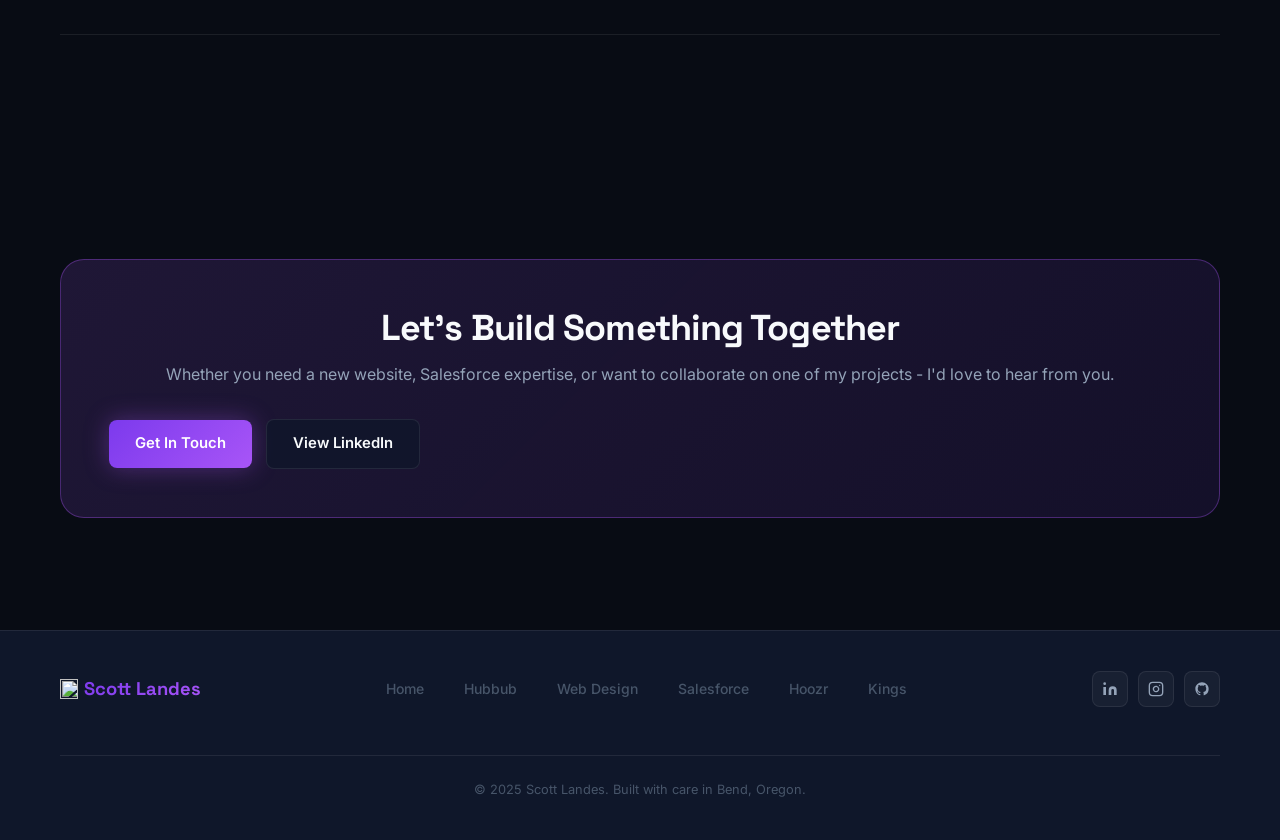
==== commit 950796cd: "Add 10 missing skills across all sections for 2025 job market Frontend: Next.js, Tailwind CSS, Jest " ====
--- a/index.html
+++ b/index.html
@@ -51,9 +51,11 @@
 
   <!-- Styles -->
   <link rel="stylesheet" href="css/styles.css" />
+  <script>(function(){var t=localStorage.getItem("theme");if(t)document.documentElement.setAttribute("data-theme",t);if(t==="light")document.addEventListener("DOMContentLoaded",function(){document.querySelectorAll("img[data-logo-dark]").forEach(function(i){i.src=i.getAttribute("data-logo-dark");});});})();</script>
 </head>
 
 <body>
+  <div class="page-bg" aria-hidden="true"></div>
 
   <!-- ============================================================
        Navigation
@@ -62,7 +64,7 @@
     <nav class="nav" aria-label="Main navigation">
       <div class="container">
         <div class="nav__inner">
-          <a href="#" class="nav__logo" aria-label="Scott Landes - Home"><img src="images/icons/icon-logo.png" alt="" width="22" height="24"><span>Scott Landes</span></a>
+          <a href="#" class="nav__logo" aria-label="Scott Landes - Home"><img src="images/icons/icon-logo.png" data-logo-light="images/icons/icon-logo.png" data-logo-dark="images/icons/icon-logo-dark.png" alt="" width="22" height="24"><span>Scott Landes</span></a>
 
           <ul class="nav__links" role="list">
             <li><a href="#" class="nav__link active"><img src="images/icons/icon-home.svg" alt="" width="14" height="14">Home</a></li>
@@ -73,6 +75,10 @@
             <li><a href="pages/kings.html" class="nav__link"><img src="images/icons/icon-kings.svg" alt="" width="14" height="14">Kings</a></li>
           </ul>
 
+          <button class="nav__theme" aria-label="Toggle dark/light mode">
+            <svg class="theme-icon theme-icon--sun" width="18" height="18" viewBox="0 0 24 24" fill="none" stroke="currentColor" stroke-width="2" stroke-linecap="round" stroke-linejoin="round" aria-hidden="true"><circle cx="12" cy="12" r="5"/><line x1="12" y1="1" x2="12" y2="3"/><line x1="12" y1="21" x2="12" y2="23"/><line x1="4.22" y1="4.22" x2="5.64" y2="5.64"/><line x1="18.36" y1="18.36" x2="19.78" y2="19.78"/><line x1="1" y1="12" x2="3" y2="12"/><line x1="21" y1="12" x2="23" y2="12"/><line x1="4.22" y1="19.78" x2="5.64" y2="18.36"/><line x1="18.36" y1="5.64" x2="19.78" y2="4.22"/></svg>
+            <svg class="theme-icon theme-icon--moon" width="18" height="18" viewBox="0 0 24 24" fill="none" stroke="currentColor" stroke-width="2" stroke-linecap="round" stroke-linejoin="round" aria-hidden="true"><path d="M21 12.79A9 9 0 1 1 11.21 3 7 7 0 0 0 21 12.79z"/></svg>
+          </button>
           <button class="nav__ham" aria-label="Open mobile menu" aria-expanded="false">
             <span></span>
             <span></span>
@@ -109,10 +115,11 @@
             Available for Projects
           </div>
 
-          <img src="images/icons/icon-logo.png" alt="" class="hero__logo reveal" width="72" height="72">
-
           <h1 class="hero__title reveal reveal-d1">
-            Scott Landes<br />
+            <span class="hero__name-row">
+              <img src="images/icons/icon-logo.png" data-logo-light="images/icons/icon-logo.png" data-logo-dark="images/icons/icon-logo-dark.png" alt="" class="hero__logo" width="72" height="72">
+              Scott Landes
+            </span>
             <span class="gradient-text">Software Engineer &amp; Designer</span>
           </h1>
 
@@ -265,21 +272,33 @@
           </div>
           <div class="skill-chip reveal reveal-d3">
             <span class="skill-chip__icon" aria-hidden="true"><img src="images/icons/icon-code.svg" alt="" width="20" height="20"></span>
+            Go
+          </div>
+          <div class="skill-chip reveal reveal-d4">
+            <span class="skill-chip__icon" aria-hidden="true"><img src="images/icons/icon-code.svg" alt="" width="20" height="20"></span>
+            Java
+          </div>
+          <div class="skill-chip reveal reveal-d5">
+            <span class="skill-chip__icon" aria-hidden="true"><img src="images/icons/icon-code.svg" alt="" width="20" height="20"></span>
             Ruby
           </div>
-          <div class="skill-chip reveal reveal-d4">
+          <div class="skill-chip reveal reveal-d1">
+            <span class="skill-chip__icon" aria-hidden="true"><img src="images/icons/icon-chart.svg" alt="" width="20" height="20"></span>
+            SQL / SOQL
+          </div>
+          <div class="skill-chip reveal reveal-d2">
             <span class="skill-chip__icon" aria-hidden="true"><img src="images/icons/icon-salesforce.svg" alt="" width="20" height="20"></span>
             Apex
           </div>
+          <div class="skill-chip reveal reveal-d3">
+            <span class="skill-chip__icon" aria-hidden="true"><img src="images/icons/icon-terminal.svg" alt="" width="20" height="20"></span>
+            Bash / Shell
+          </div>
+          <div class="skill-chip reveal reveal-d4">
+            <span class="skill-chip__icon" aria-hidden="true"><img src="images/icons/icon-code.svg" alt="" width="20" height="20"></span>
+            Swift
+          </div>
           <div class="skill-chip reveal reveal-d5">
-            <span class="skill-chip__icon" aria-hidden="true"><img src="images/icons/icon-chart.svg" alt="" width="20" height="20"></span>
-            SQL / SOQL
-          </div>
-          <div class="skill-chip reveal reveal-d1">
-            <span class="skill-chip__icon" aria-hidden="true"><img src="images/icons/icon-code.svg" alt="" width="20" height="20"></span>
-            Swift
-          </div>
-          <div class="skill-chip reveal reveal-d2">
             <span class="skill-chip__icon" aria-hidden="true"><img src="images/icons/icon-code.svg" alt="" width="20" height="20"></span>
             C++
           </div>
@@ -291,16 +310,28 @@
             React
           </div>
           <div class="skill-chip reveal reveal-d1">
+            <span class="skill-chip__icon" aria-hidden="true"><img src="images/icons/icon-component.svg" alt="" width="20" height="20"></span>
+            Next.js
+          </div>
+          <div class="skill-chip reveal reveal-d2">
             <span class="skill-chip__icon" aria-hidden="true"><img src="images/icons/icon-palette.svg" alt="" width="20" height="20"></span>
             HTML / CSS
           </div>
-          <div class="skill-chip reveal reveal-d2">
+          <div class="skill-chip reveal reveal-d3">
+            <span class="skill-chip__icon" aria-hidden="true"><img src="images/icons/icon-palette.svg" alt="" width="20" height="20"></span>
+            Tailwind CSS
+          </div>
+          <div class="skill-chip reveal reveal-d4">
             <span class="skill-chip__icon" aria-hidden="true"><img src="images/icons/icon-responsive.svg" alt="" width="20" height="20"></span>
             Responsive Design
           </div>
-          <div class="skill-chip reveal reveal-d3">
+          <div class="skill-chip reveal reveal-d5">
             <span class="skill-chip__icon" aria-hidden="true"><img src="images/icons/icon-component.svg" alt="" width="20" height="20"></span>
             State Management
+          </div>
+          <div class="skill-chip reveal reveal-d1">
+            <span class="skill-chip__icon" aria-hidden="true"><img src="images/icons/icon-code.svg" alt="" width="20" height="20"></span>
+            Jest / Testing
           </div>
 
           <!-- Backend -->
@@ -325,6 +356,14 @@
             <span class="skill-chip__icon" aria-hidden="true"><img src="images/icons/icon-globe.svg" alt="" width="20" height="20"></span>
             Webhooks &amp; Integrations
           </div>
+          <div class="skill-chip reveal reveal-d5">
+            <span class="skill-chip__icon" aria-hidden="true"><img src="images/icons/icon-chart.svg" alt="" width="20" height="20"></span>
+            PostgreSQL
+          </div>
+          <div class="skill-chip reveal reveal-d1">
+            <span class="skill-chip__icon" aria-hidden="true"><img src="images/icons/icon-layers.svg" alt="" width="20" height="20"></span>
+            Redis
+          </div>
 
           <!-- Salesforce -->
           <p class="skill-category reveal">Salesforce</p>
@@ -353,7 +392,7 @@
           </div>
           <div class="skill-chip reveal reveal-d1">
             <span class="skill-chip__icon" aria-hidden="true"><img src="images/icons/icon-robot.svg" alt="" width="20" height="20"></span>
-            OpenAI APIs
+            AI / LLM APIs
           </div>
           <div class="skill-chip reveal reveal-d2">
             <span class="skill-chip__icon" aria-hidden="true"><img src="images/icons/icon-search.svg" alt="" width="20" height="20"></span>
@@ -362,6 +401,26 @@
           <div class="skill-chip reveal reveal-d3">
             <span class="skill-chip__icon" aria-hidden="true"><img src="images/icons/icon-settings.svg" alt="" width="20" height="20"></span>
             AI-driven Workflows
+          </div>
+          <div class="skill-chip reveal reveal-d4">
+            <span class="skill-chip__icon" aria-hidden="true"><img src="images/icons/icon-link.svg" alt="" width="20" height="20"></span>
+            MCP Development
+          </div>
+          <div class="skill-chip reveal reveal-d5">
+            <span class="skill-chip__icon" aria-hidden="true"><img src="images/icons/icon-layers.svg" alt="" width="20" height="20"></span>
+            MCP Server Integration
+          </div>
+          <div class="skill-chip reveal reveal-d1">
+            <span class="skill-chip__icon" aria-hidden="true"><img src="images/icons/icon-robot.svg" alt="" width="20" height="20"></span>
+            Prompt Engineering
+          </div>
+          <div class="skill-chip reveal reveal-d2">
+            <span class="skill-chip__icon" aria-hidden="true"><img src="images/icons/icon-search.svg" alt="" width="20" height="20"></span>
+            RAG / Vector Search
+          </div>
+          <div class="skill-chip reveal reveal-d3">
+            <span class="skill-chip__icon" aria-hidden="true"><img src="images/icons/icon-robot.svg" alt="" width="20" height="20"></span>
+            AI Agents
           </div>
 
           <!-- Cloud & DevOps -->
@@ -372,17 +431,25 @@
           </div>
           <div class="skill-chip reveal reveal-d1">
             <span class="skill-chip__icon" aria-hidden="true"><img src="images/icons/icon-layers.svg" alt="" width="20" height="20"></span>
-            Microservices
+            Docker
           </div>
           <div class="skill-chip reveal reveal-d2">
             <span class="skill-chip__icon" aria-hidden="true"><img src="images/icons/icon-refresh.svg" alt="" width="20" height="20"></span>
             CI/CD
           </div>
           <div class="skill-chip reveal reveal-d3">
+            <span class="skill-chip__icon" aria-hidden="true"><img src="images/icons/icon-layers.svg" alt="" width="20" height="20"></span>
+            Microservices
+          </div>
+          <div class="skill-chip reveal reveal-d4">
+            <span class="skill-chip__icon" aria-hidden="true"><img src="images/icons/icon-terminal.svg" alt="" width="20" height="20"></span>
+            Git / GitHub
+          </div>
+          <div class="skill-chip reveal reveal-d5">
             <span class="skill-chip__icon" aria-hidden="true"><img src="images/icons/icon-chart.svg" alt="" width="20" height="20"></span>
             Database Design
           </div>
-          <div class="skill-chip reveal reveal-d4">
+          <div class="skill-chip reveal reveal-d1">
             <span class="skill-chip__icon" aria-hidden="true"><img src="images/icons/icon-chart.svg" alt="" width="20" height="20"></span>
             Logging &amp; Monitoring
           </div>
@@ -478,7 +545,7 @@
     <div class="container">
       <div class="footer__inner">
 
-        <a href="#" class="footer__logo" aria-label="Scott Landes - Back to top"><img src="images/icons/icon-logo.png" alt="" width="18" height="20"><span>Scott Landes</span></a>
+        <a href="#" class="footer__logo" aria-label="Scott Landes - Back to top"><img src="images/icons/icon-logo.png" data-logo-light="images/icons/icon-logo.png" data-logo-dark="images/icons/icon-logo-dark.png" alt="" width="18" height="20"><span>Scott Landes</span></a>
 
         <nav class="footer__nav" aria-label="Footer navigation">
           <a href="#">Home</a>
--- a/css/styles.css
+++ b/css/styles.css
@@ -37,19 +37,34 @@
 /* ---- Reset ------------------------------------------------ */
 *, *::before, *::after { box-sizing: border-box; margin: 0; padding: 0; }
 
-html { scroll-behavior: smooth; -webkit-text-size-adjust: 100%; }
+html { scroll-behavior: smooth; -webkit-text-size-adjust: 100%; background: var(--bg); }
 
 body {
   font-family: var(--font-body);
-  background:
-    radial-gradient(ellipse 70% 30% at 5%  30%,  rgba(124,58,237,0.07) 0%, transparent 70%),
-    radial-gradient(ellipse 60% 25% at 95% 60%,  rgba(168,85,247,0.07) 0%, transparent 70%),
-    radial-gradient(ellipse 80% 30% at 50% 90%,  rgba(124,58,237,0.06) 0%, transparent 70%),
-    var(--bg);
+  background: transparent;
+  position: relative;
+  z-index: 0;
   color: var(--text);
   line-height: 1.6;
   overflow-x: hidden;
   -webkit-font-smoothing: antialiased;
+}
+
+/* Full-page fixed atmosphere layer */
+.page-bg {
+  position: fixed;
+  inset: 0;
+  z-index: -1;
+  pointer-events: none;
+  background:
+    linear-gradient(rgba(255,255,255,0.03) 1px, transparent 1px),
+    linear-gradient(90deg, rgba(255,255,255,0.03) 1px, transparent 1px),
+    radial-gradient(ellipse 80% 70% at 5%  20%,  rgba(124,58,237,0.35) 0%, transparent 60%),
+    radial-gradient(ellipse 65% 65% at 92% 35%,  rgba(168,85,247,0.30) 0%, transparent 55%),
+    radial-gradient(ellipse 70% 60% at 15% 65%,  rgba(124,58,237,0.26) 0%, transparent 60%),
+    radial-gradient(ellipse 75% 65% at 88% 78%,  rgba(168,85,247,0.28) 0%, transparent 55%),
+    radial-gradient(ellipse 60% 55% at 50% 50%,  rgba(124,58,237,0.17) 0%, transparent 65%);
+  background-size: 72px 72px, 72px 72px, cover, cover, cover, cover, cover;
 }
 
 img, video { max-width: 100%; height: auto; display: block; }
@@ -90,7 +105,7 @@
 }
 
 .nav.scrolled {
-  background: rgba(8,12,20,0.88);
+  background: rgba(8,12,20,0.96);
   backdrop-filter: blur(18px);
   -webkit-backdrop-filter: blur(18px);
   border-bottom-color: var(--border);
@@ -205,13 +220,7 @@
 }
 
 .hero__bg {
-  position: absolute;
-  inset: 0;
-  background:
-    radial-gradient(ellipse 80% 60% at 15% 65%,  rgba(124,58,237,0.32) 0%, transparent 65%),
-    radial-gradient(ellipse 65% 55% at 88% 55%,  rgba(168,85,247,0.28) 0%, transparent 60%),
-    radial-gradient(ellipse 50% 40% at 50% 85%,  rgba(124,58,237,0.18) 0%, transparent 55%);
-  z-index: 0;
+  display: none;
 }
 
 .hero__grid {
@@ -250,7 +259,7 @@
   width: 6px;
   height: 6px;
   border-radius: 50%;
-  background: var(--accent);
+  background: #22c55e;
   animation: dot-pulse 2.2s ease-in-out infinite;
 }
 
@@ -259,7 +268,12 @@
   50%      { opacity:.4; transform:scale(.7); }
 }
 
-.hero__logo { display: block; margin-bottom: 1.5rem; }
+.hero__name-row {
+  display: flex;
+  align-items: center;
+  gap: 1rem;
+}
+.hero__logo { flex-shrink: 0; }
 
 .hero__title {
   font-size: clamp(2.75rem, 8vw, 5.75rem);
@@ -334,7 +348,7 @@
 }
 
 .btn-ghost {
-  background: var(--bg-card);
+  background: rgba(15,23,42,0.75);
   color: var(--text);
   border: 1px solid var(--border);
 }
@@ -370,7 +384,7 @@
 
 /* ---- Cards ----------------------------------------------- */
 .card {
-  background: var(--bg-card);
+  background: rgba(15,23,42,0.75);
   border: 1px solid var(--border);
   border-radius: var(--r-lg);
   padding: 2rem;
@@ -484,7 +498,7 @@
   align-items: center;
   gap: 0.75rem;
   padding: 0.875rem 1.125rem;
-  background: var(--bg-card);
+  background: rgba(15,23,42,0.75);
   border: 1px solid var(--border);
   border-radius: var(--r-sm);
   font-size: 0.875rem;
@@ -545,7 +559,7 @@
 
 .stat {
   padding: 1.375rem;
-  background: var(--bg-card);
+  background: rgba(15,23,42,0.75);
   border: 1px solid var(--border);
   border-radius: var(--r-md);
   text-align: center;
@@ -581,7 +595,7 @@
 
 .about-visual__card {
   position: absolute;
-  background: var(--bg-card);
+  background: rgba(15,23,42,0.75);
   border: 1px solid var(--border);
   border-radius: var(--r-lg);
   padding: 1.25rem 1.5rem;
@@ -804,13 +818,18 @@
 
 @media (max-width: 768px) {
   .nav__links { display: none; }
-  .nav__ham   { display: flex; }
+  .nav__ham   { display: flex; margin-left: auto; }
+  .nav__theme { order: 1; margin-left: 0.25rem; }
+  .hero       { align-items: flex-start; padding-top: 4.5rem; }
+  .hero__subtitle { margin-bottom: 1.5rem; }
 
   .exp-item { grid-template-columns: 1fr; gap: 0.5rem; }
   .exp-item__period { font-size: 0.78rem; }
 }
 
 @media (max-width: 520px) {
+  .hero__title { font-size: 2.1rem; }
+  .hero__scroll { bottom: calc(2.5rem - 10px); }
   .hero__actions { flex-direction: column; align-items: flex-start; }
   .hero__actions .btn { width: 100%; justify-content: center; }
   .about-stats { grid-template-columns: 1fr 1fr; }
@@ -818,3 +837,82 @@
   .footer__inner { flex-direction: column; align-items: flex-start; }
   .footer__nav { display: none; }
 }
+
+/* ---- Theme Toggle Button --------------------------------- */
+.nav__theme {
+  display: flex;
+  align-items: center;
+  justify-content: center;
+  width: 34px;
+  height: 34px;
+  border-radius: var(--r-sm);
+  color: var(--text-2);
+  transition: color 0.15s, background 0.15s;
+  flex-shrink: 0;
+}
+.nav__theme:hover { color: var(--text); background: rgba(255,255,255,0.06); }
+.theme-icon--moon { display: none; }
+
+/* ---- Light Mode ------------------------------------------ */
+[data-theme="light"] {
+  --bg:         #f4f6ff;
+  --bg-surface: #e8ecf8;
+  --bg-card:    rgba(0,0,0,0.04);
+  --bg-card-h:  rgba(0,0,0,0.07);
+  --text:       #0f172a;
+  --text-2:     #334155;
+  --text-muted: #64748b;
+  --border:     rgba(0,0,0,0.1);
+  --border-a:   rgba(124,58,237,0.35);
+  --shadow-card: 0 8px 32px rgba(0,0,0,0.1);
+  --shadow-glow: 0 0 48px rgba(168,85,247,0.12);
+}
+
+[data-theme="light"] body { background: var(--bg); }
+
+[data-theme="light"] .page-bg {
+  background:
+    linear-gradient(rgba(0,0,0,0.05) 1px, transparent 1px),
+    linear-gradient(90deg, rgba(0,0,0,0.05) 1px, transparent 1px),
+    radial-gradient(ellipse 80% 70% at 5%  20%,  rgba(124,58,237,0.18) 0%, transparent 60%),
+    radial-gradient(ellipse 65% 65% at 92% 35%,  rgba(168,85,247,0.15) 0%, transparent 55%),
+    radial-gradient(ellipse 70% 60% at 15% 65%,  rgba(124,58,237,0.13) 0%, transparent 60%),
+    radial-gradient(ellipse 75% 65% at 88% 78%,  rgba(168,85,247,0.14) 0%, transparent 55%),
+    radial-gradient(ellipse 60% 55% at 50% 50%,  rgba(124,58,237,0.08) 0%, transparent 65%);
+  background-size: 72px 72px, 72px 72px, cover, cover, cover, cover, cover;
+}
+[data-theme="light"] .card          { background: rgba(255,255,255,0.82); }
+[data-theme="light"] .btn-ghost     { background: rgba(255,255,255,0.82); }
+[data-theme="light"] .skill-chip    { background: rgba(255,255,255,0.82); }
+[data-theme="light"] .stat          { background: rgba(255,255,255,0.82); }
+[data-theme="light"] .about-visual__card { background: rgba(255,255,255,0.82); }
+
+[data-theme="light"] .nav.scrolled {
+  background: rgba(244,246,255,0.97);
+}
+
+[data-theme="light"] .nav__link:hover  { background: rgba(0,0,0,0.05); }
+[data-theme="light"] .nav__ham:hover   { background: rgba(0,0,0,0.05); }
+[data-theme="light"] .nav__theme:hover { background: rgba(0,0,0,0.05); color: var(--text); }
+
+[data-theme="light"] .nav__mobile {
+  background: rgba(244,246,255,0.98);
+}
+
+[data-theme="light"] .hero__grid {
+  background-image:
+    linear-gradient(rgba(0,0,0,0.06) 1px, transparent 1px),
+    linear-gradient(90deg, rgba(0,0,0,0.06) 1px, transparent 1px);
+}
+
+[data-theme="light"] .btn-ghost:hover { border-color: rgba(0,0,0,0.2); }
+
+[data-theme="light"] .theme-icon--sun  { display: none; }
+[data-theme="light"] .theme-icon--moon { display: flex; }
+
+/* ---- Theme transition ------------------------------------ */
+::view-transition-old(root),
+::view-transition-new(root) {
+  animation-duration: 0.4s;
+  animation-timing-function: ease;
+}
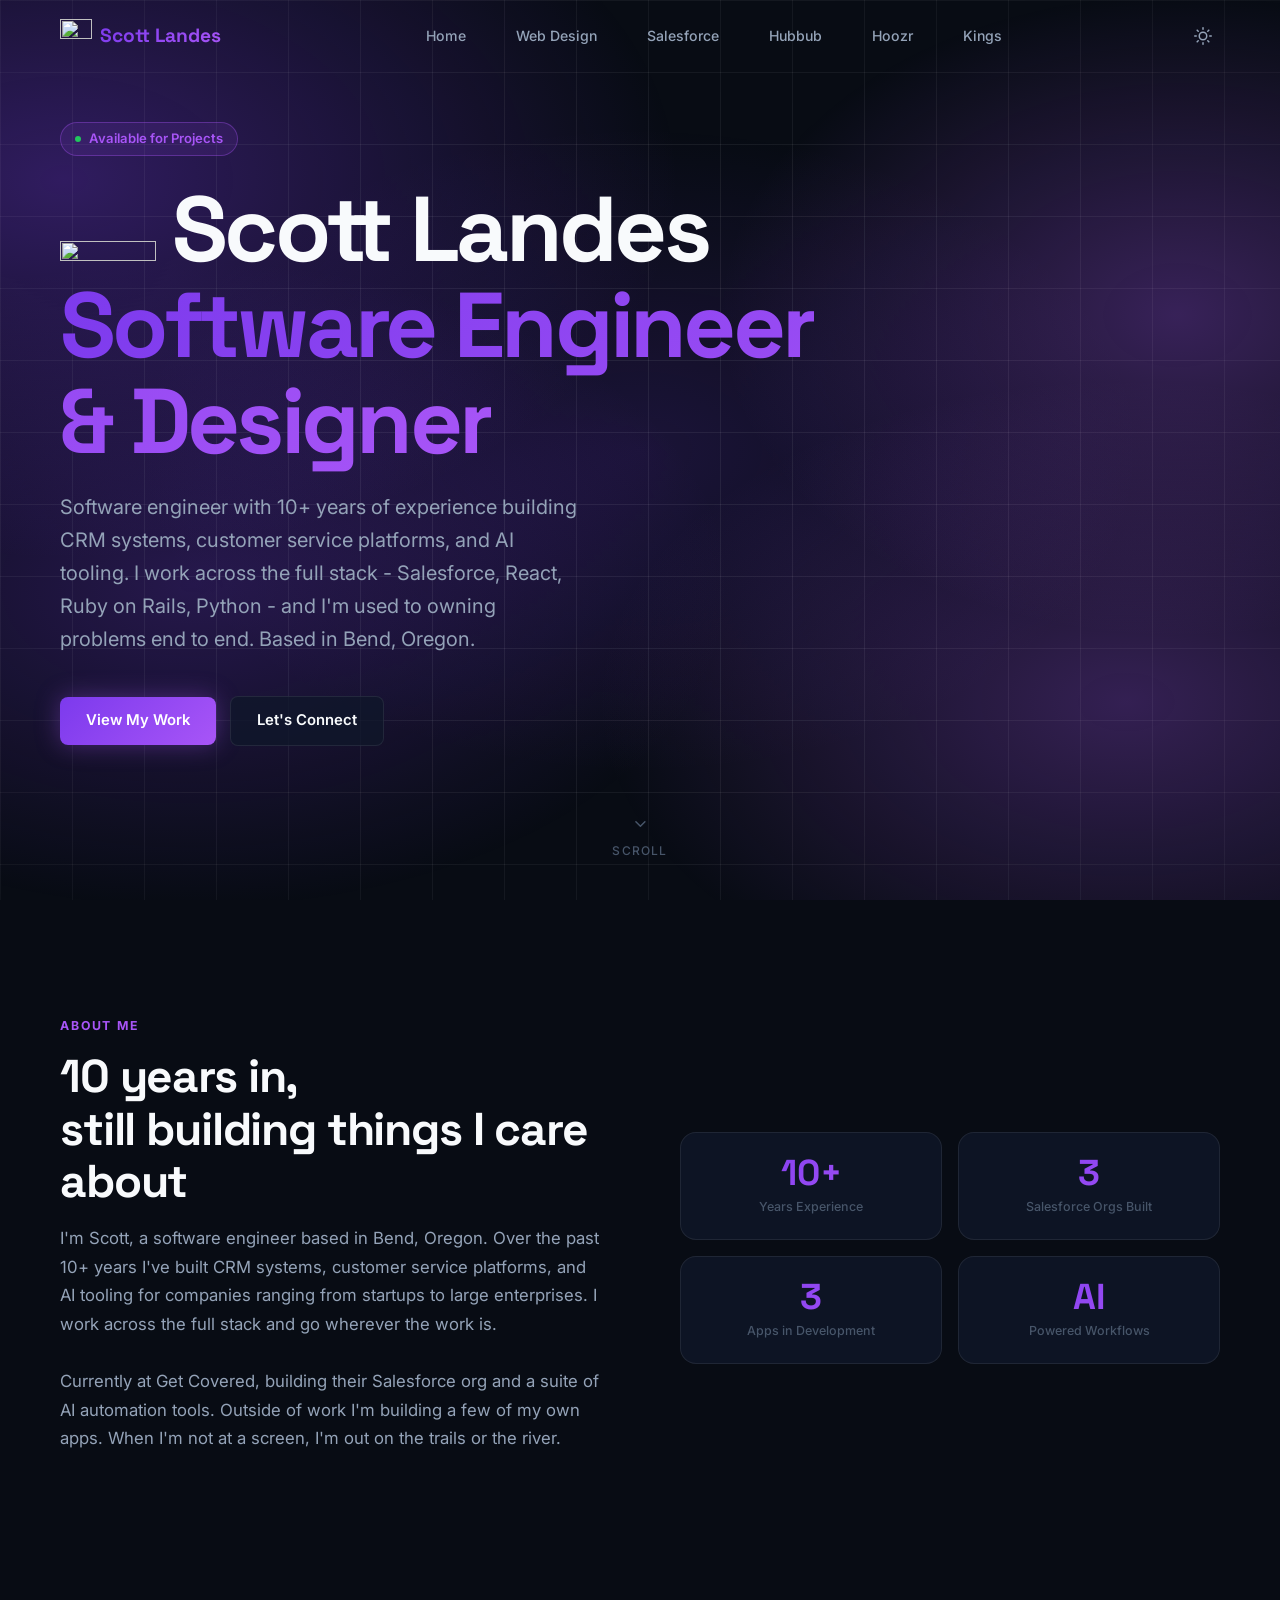
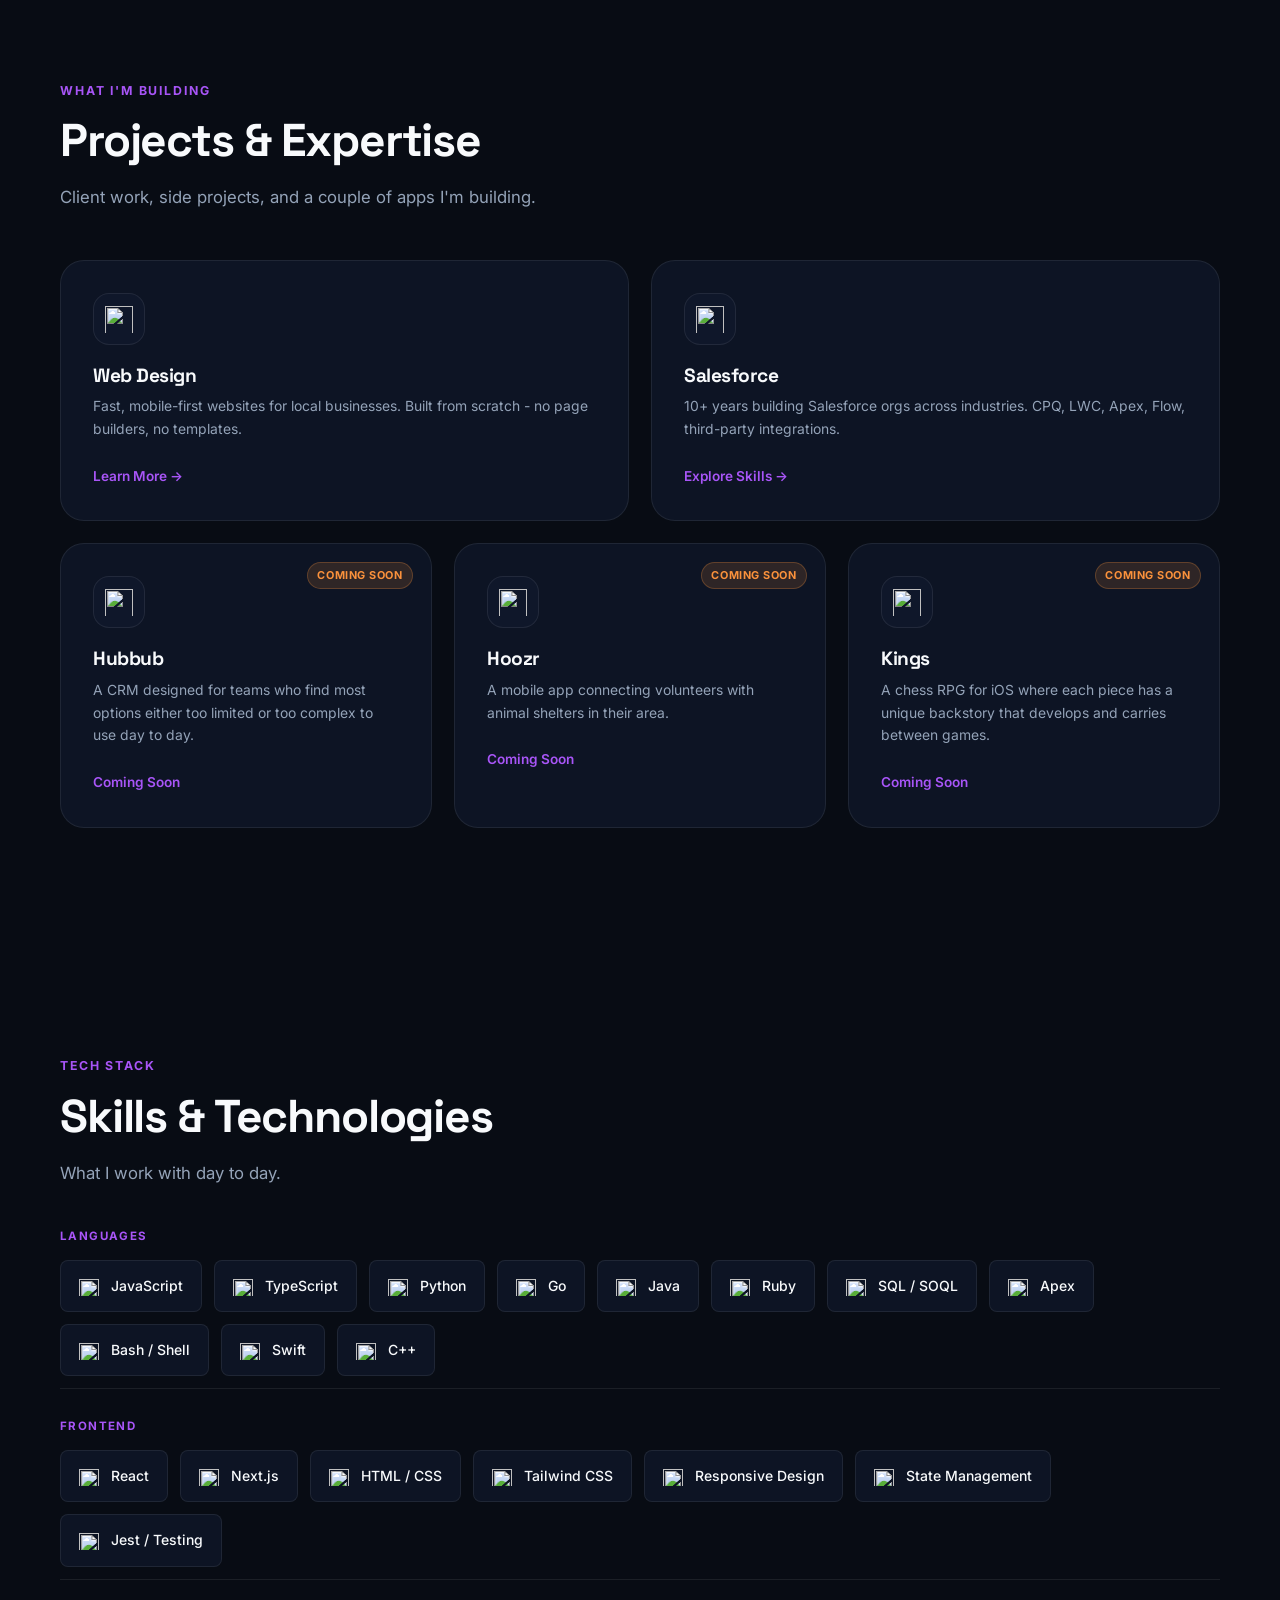
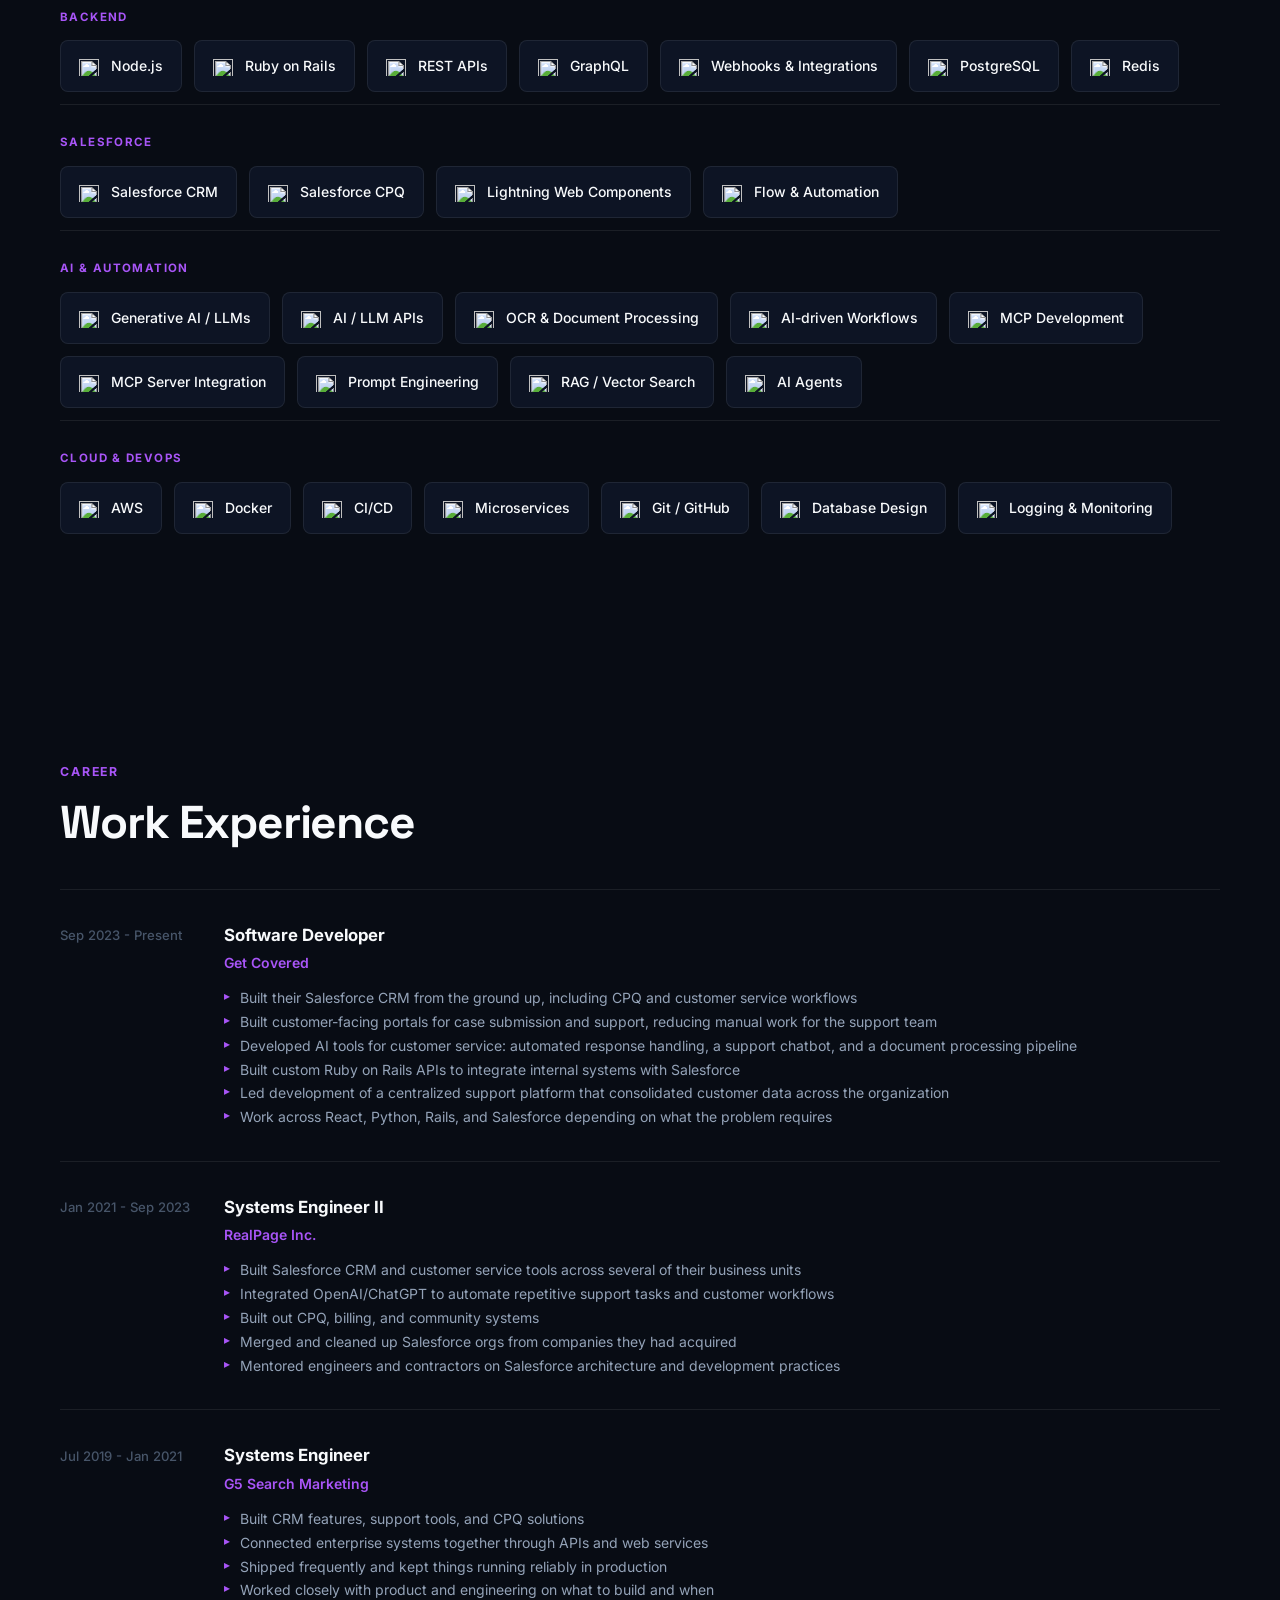
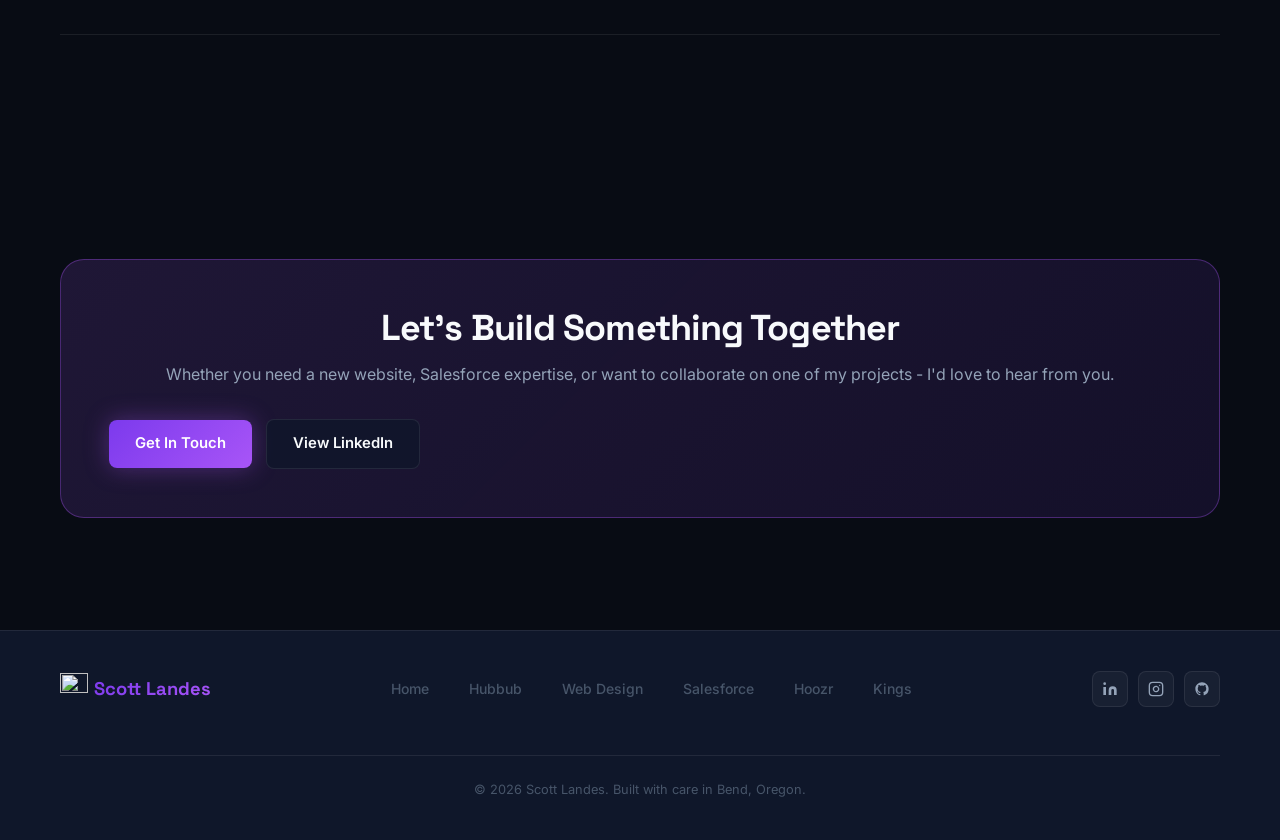
==== commit 661dfcdf: "Fix footer copyright year to update dynamically Co-Authored-By: Claude Sonnet 4.6 <noreply@anthropic" ====
--- a/index.html
+++ b/index.html
@@ -64,7 +64,7 @@
     <nav class="nav" aria-label="Main navigation">
       <div class="container">
         <div class="nav__inner">
-          <a href="#" class="nav__logo" aria-label="Scott Landes - Home"><img src="images/icons/icon-logo.png" data-logo-light="images/icons/icon-logo.png" data-logo-dark="images/icons/icon-logo-dark.png" alt="" width="22" height="24"><span>Scott Landes</span></a>
+          <a href="#" class="nav__logo" aria-label="Scott Landes - Home"><img src="images/icons/icon-logo.png" data-logo-light="images/icons/icon-logo.png" data-logo-dark="images/icons/icon-logo-dark.png" alt="" width="32" height="35"><span>Scott Landes</span></a>
 
           <ul class="nav__links" role="list">
             <li><a href="#" class="nav__link active"><img src="images/icons/icon-home.svg" alt="" width="14" height="14">Home</a></li>
@@ -117,7 +117,7 @@
 
           <h1 class="hero__title reveal reveal-d1">
             <span class="hero__name-row">
-              <img src="images/icons/icon-logo.png" data-logo-light="images/icons/icon-logo.png" data-logo-dark="images/icons/icon-logo-dark.png" alt="" class="hero__logo" width="72" height="72">
+              <img src="images/icons/icon-logo.png" data-logo-light="images/icons/icon-logo.png" data-logo-dark="images/icons/icon-logo-dark.png" alt="" class="hero__logo" width="96" height="96">
               Scott Landes
             </span>
             <span class="gradient-text">Software Engineer &amp; Designer</span>
@@ -545,7 +545,7 @@
     <div class="container">
       <div class="footer__inner">
 
-        <a href="#" class="footer__logo" aria-label="Scott Landes - Back to top"><img src="images/icons/icon-logo.png" data-logo-light="images/icons/icon-logo.png" data-logo-dark="images/icons/icon-logo-dark.png" alt="" width="18" height="20"><span>Scott Landes</span></a>
+        <a href="#" class="footer__logo" aria-label="Scott Landes - Back to top"><img src="images/icons/icon-logo.png" data-logo-light="images/icons/icon-logo.png" data-logo-dark="images/icons/icon-logo-dark.png" alt="" width="28" height="31"><span>Scott Landes</span></a>
 
         <nav class="footer__nav" aria-label="Footer navigation">
           <a href="#">Home</a>
@@ -583,7 +583,7 @@
           </a>
         </div>
 
-        <p class="footer__copy">© 2025 Scott Landes. Built with care in Bend, Oregon.</p>
+        <p class="footer__copy">© <script>document.write(new Date().getFullYear())</script> Scott Landes. Built with care in Bend, Oregon.</p>
 
       </div>
     </div>
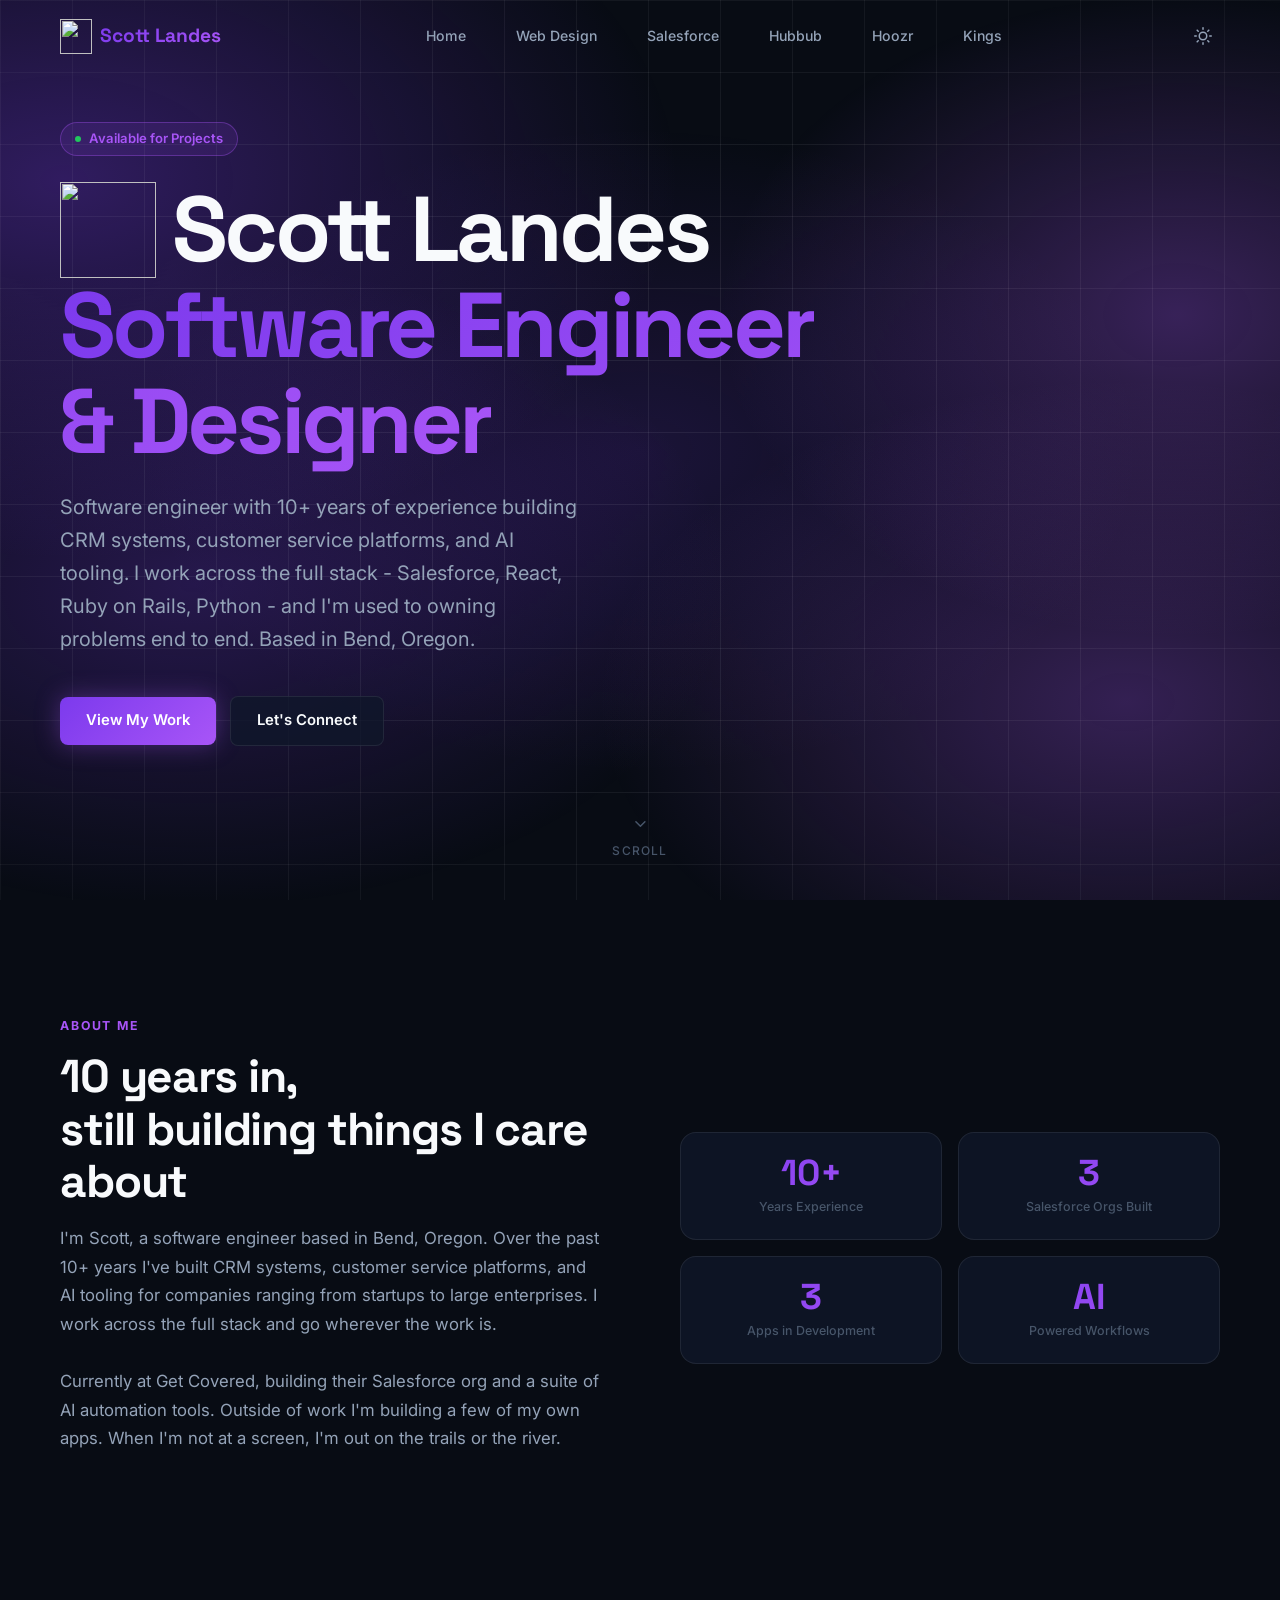
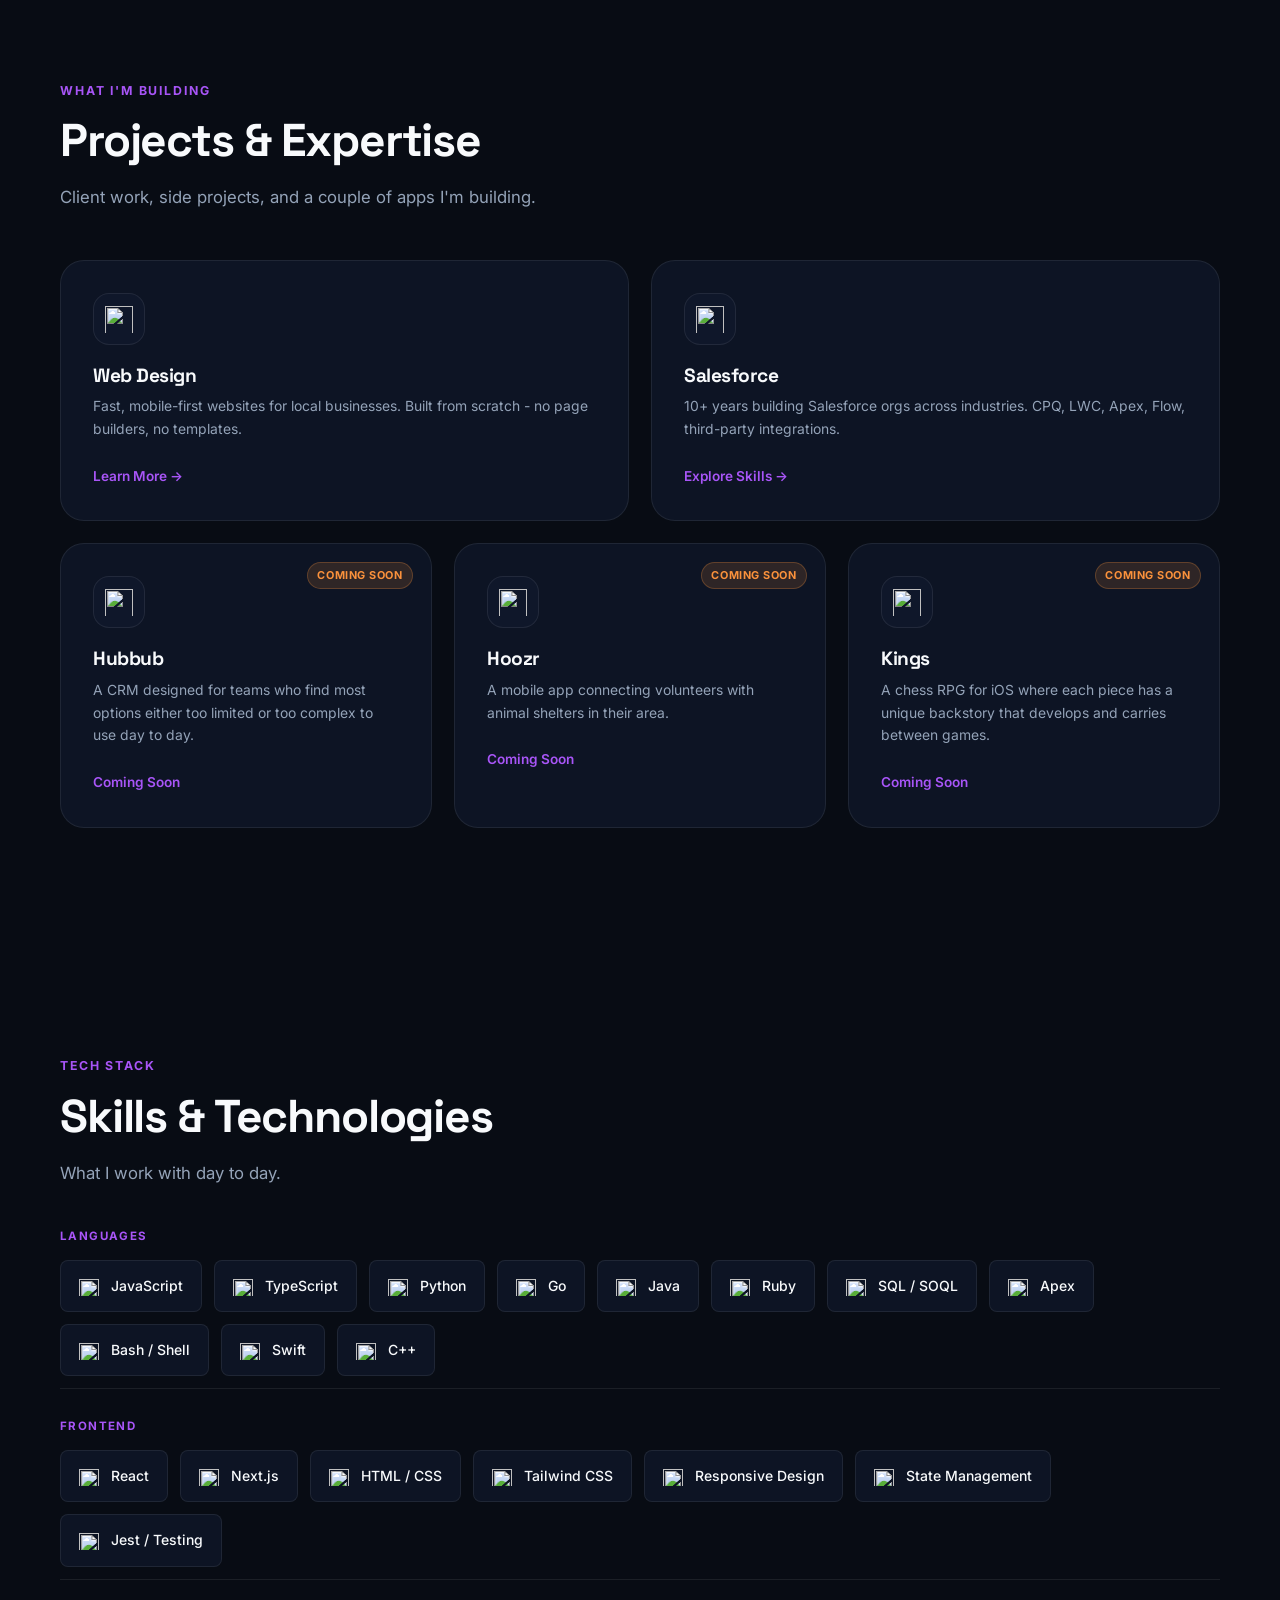
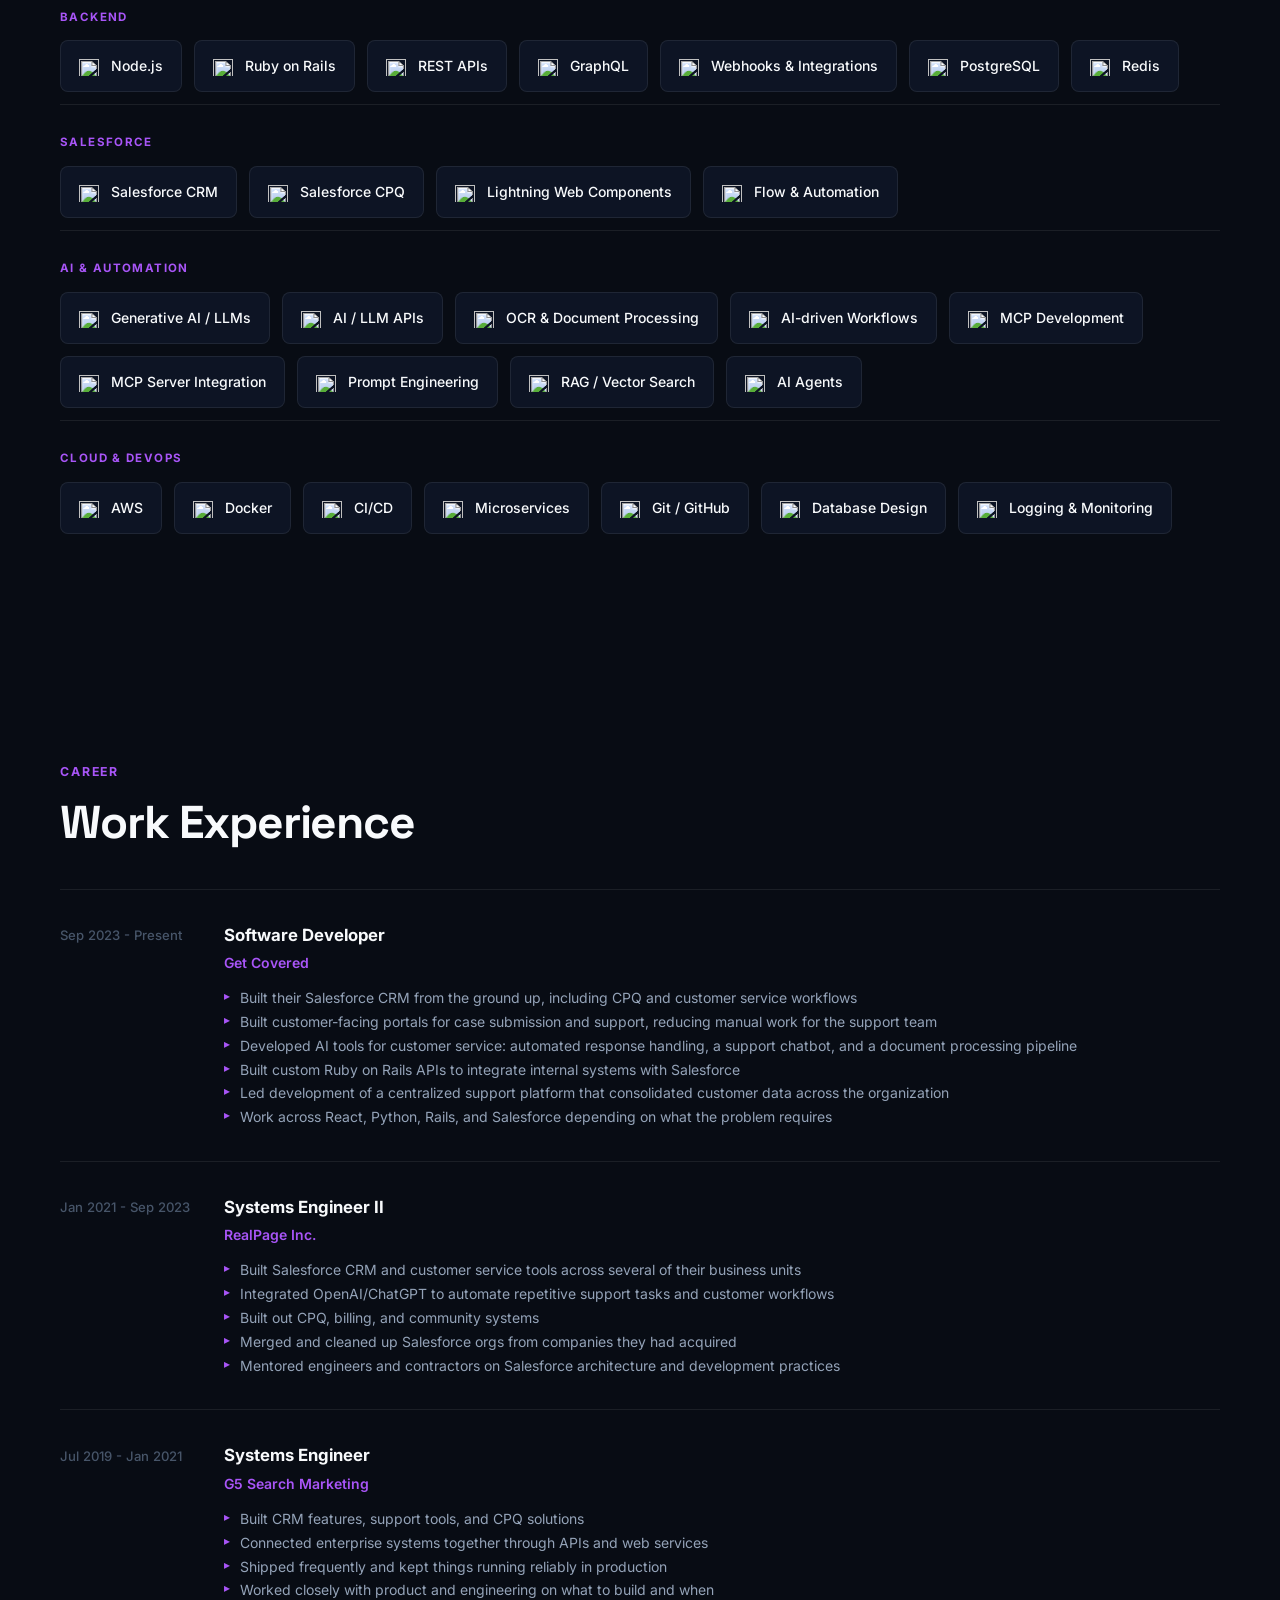
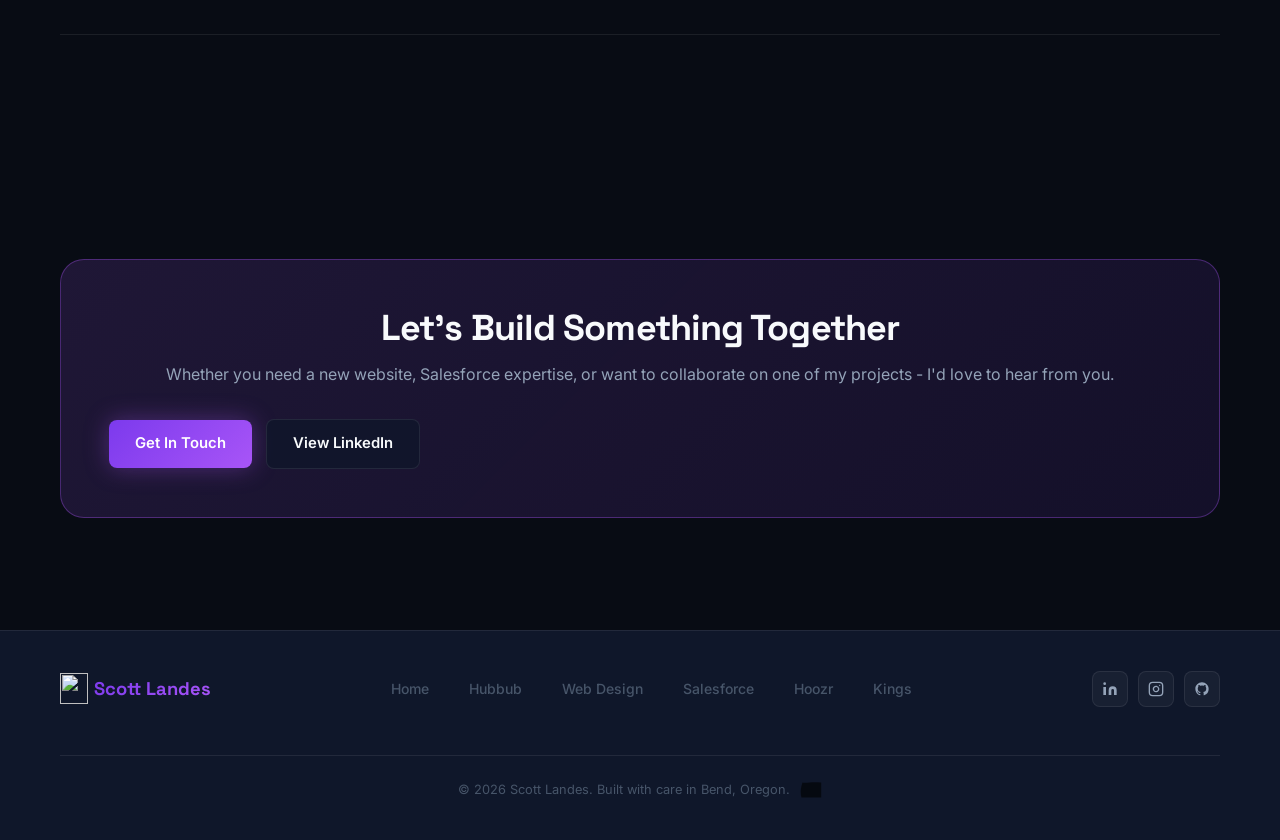
==== commit 4f64771f: "Replace Bend badge with Oregon state outline SVG in footer Co-Authored-By: Claude Sonnet 4.6 <norepl" ====
--- a/index.html
+++ b/index.html
@@ -583,7 +583,7 @@
           </a>
         </div>
 
-        <p class="footer__copy">© <script>document.write(new Date().getFullYear())</script> Scott Landes. Built with care in Bend, Oregon.</p>
+        <p class="footer__copy">© <script>document.write(new Date().getFullYear())</script> Scott Landes. Built with care in Bend, Oregon. <img src="images/icons/icon-oregon.svg" alt="Oregon" class="footer__bend-badge"></p>
 
       </div>
     </div>
--- a/css/styles.css
+++ b/css/styles.css
@@ -125,7 +125,7 @@
   flex-shrink: 0;
   text-decoration: none;
 }
-.nav__logo img { flex-shrink: 0; }
+.nav__logo img { flex-shrink: 0; width: 32px; height: 35px; }
 .nav__logo span {
   font-family: var(--font-head);
   font-size: 1.2rem;
@@ -273,7 +273,7 @@
   align-items: center;
   gap: 1rem;
 }
-.hero__logo { flex-shrink: 0; }
+.hero__logo { flex-shrink: 0; width: 96px; height: 96px; }
 
 .hero__title {
   font-size: clamp(2.75rem, 8vw, 5.75rem);
@@ -762,6 +762,7 @@
   gap: 0.4rem;
   text-decoration: none;
 }
+.footer__logo img { width: 28px; height: 31px; }
 .footer__logo span {
   font-family: var(--font-head);
   font-size: 1.15rem;
@@ -788,6 +789,16 @@
   transition: border-color 0.15s, color 0.15s, transform 0.2s;
 }
 .footer__social a:hover { border-color: var(--border-a); color: var(--accent); transform: translateY(-2px); }
+
+.footer__bend-badge {
+  display: inline-block;
+  width: 22px;
+  height: 16px;
+  vertical-align: middle;
+  margin-left: 0.35rem;
+  opacity: 0.6;
+  color: var(--accent);
+}
 
 .footer__copy {
   width: 100%;
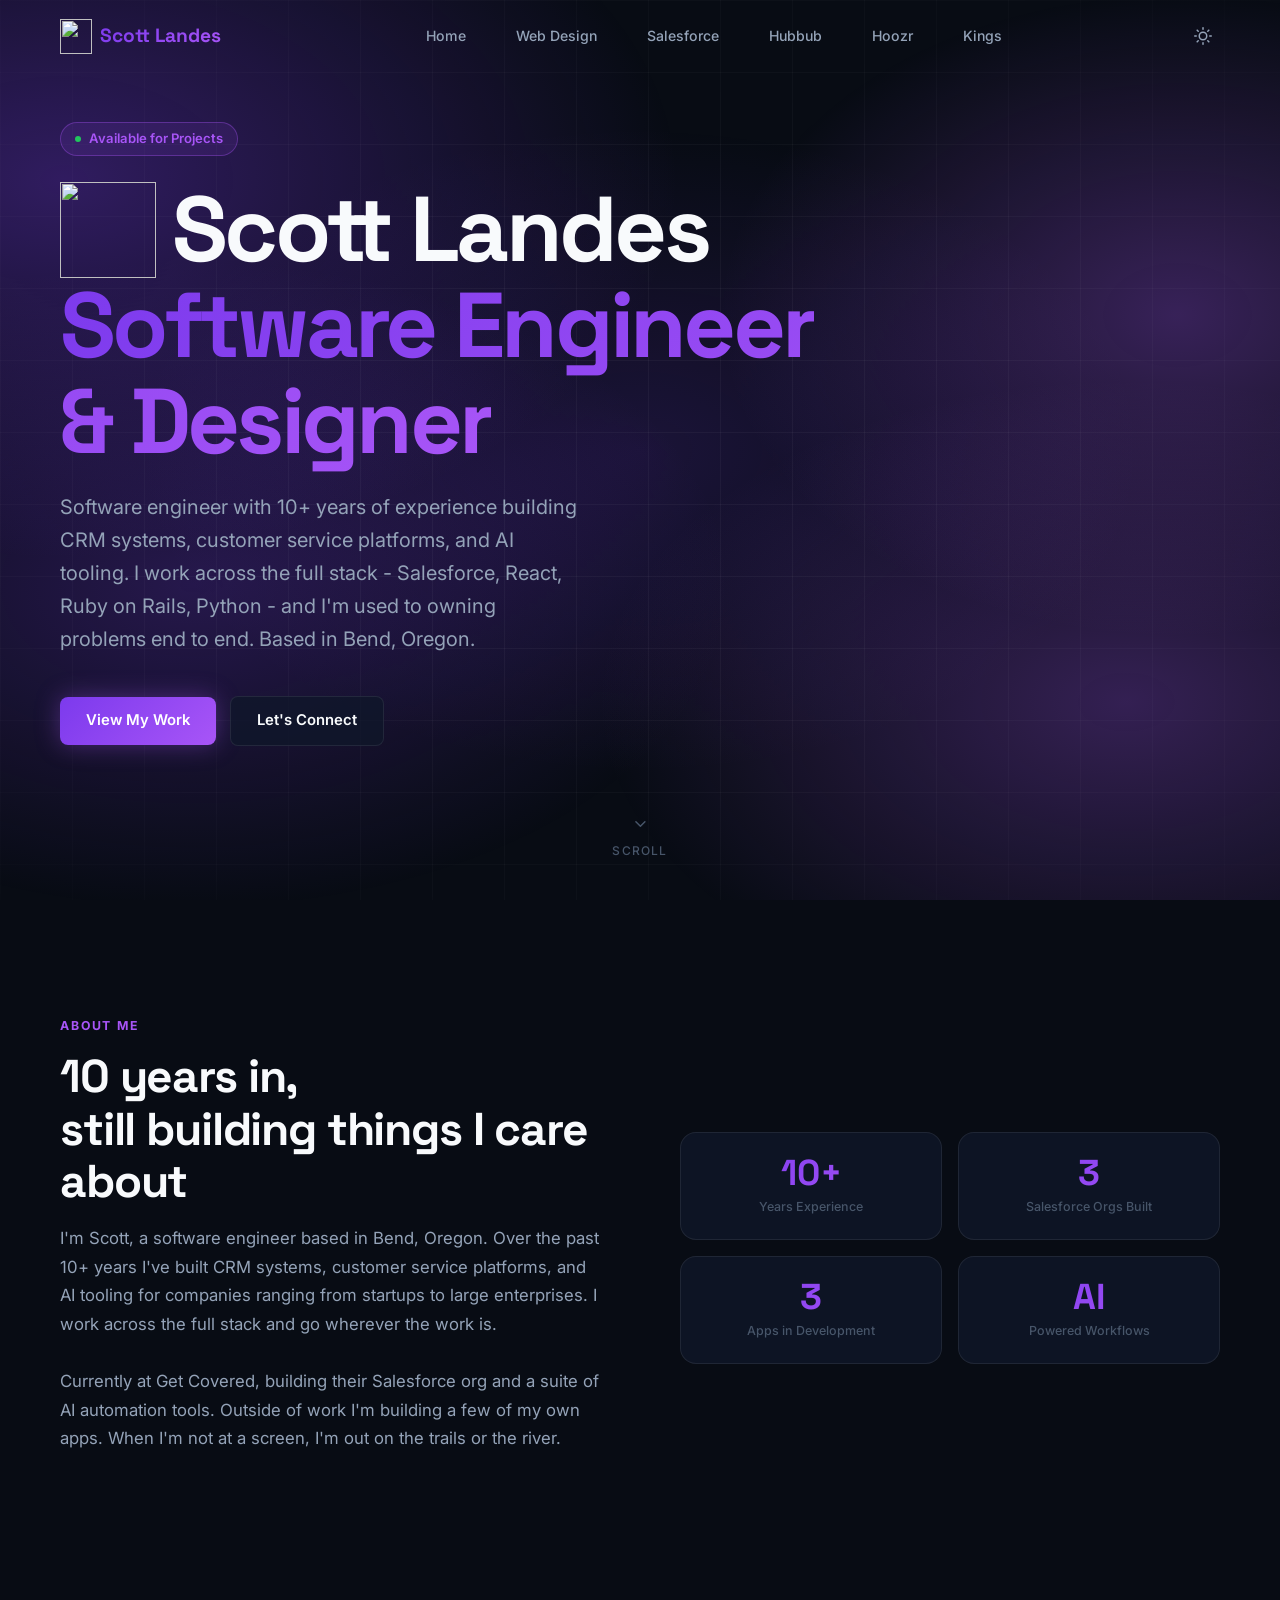
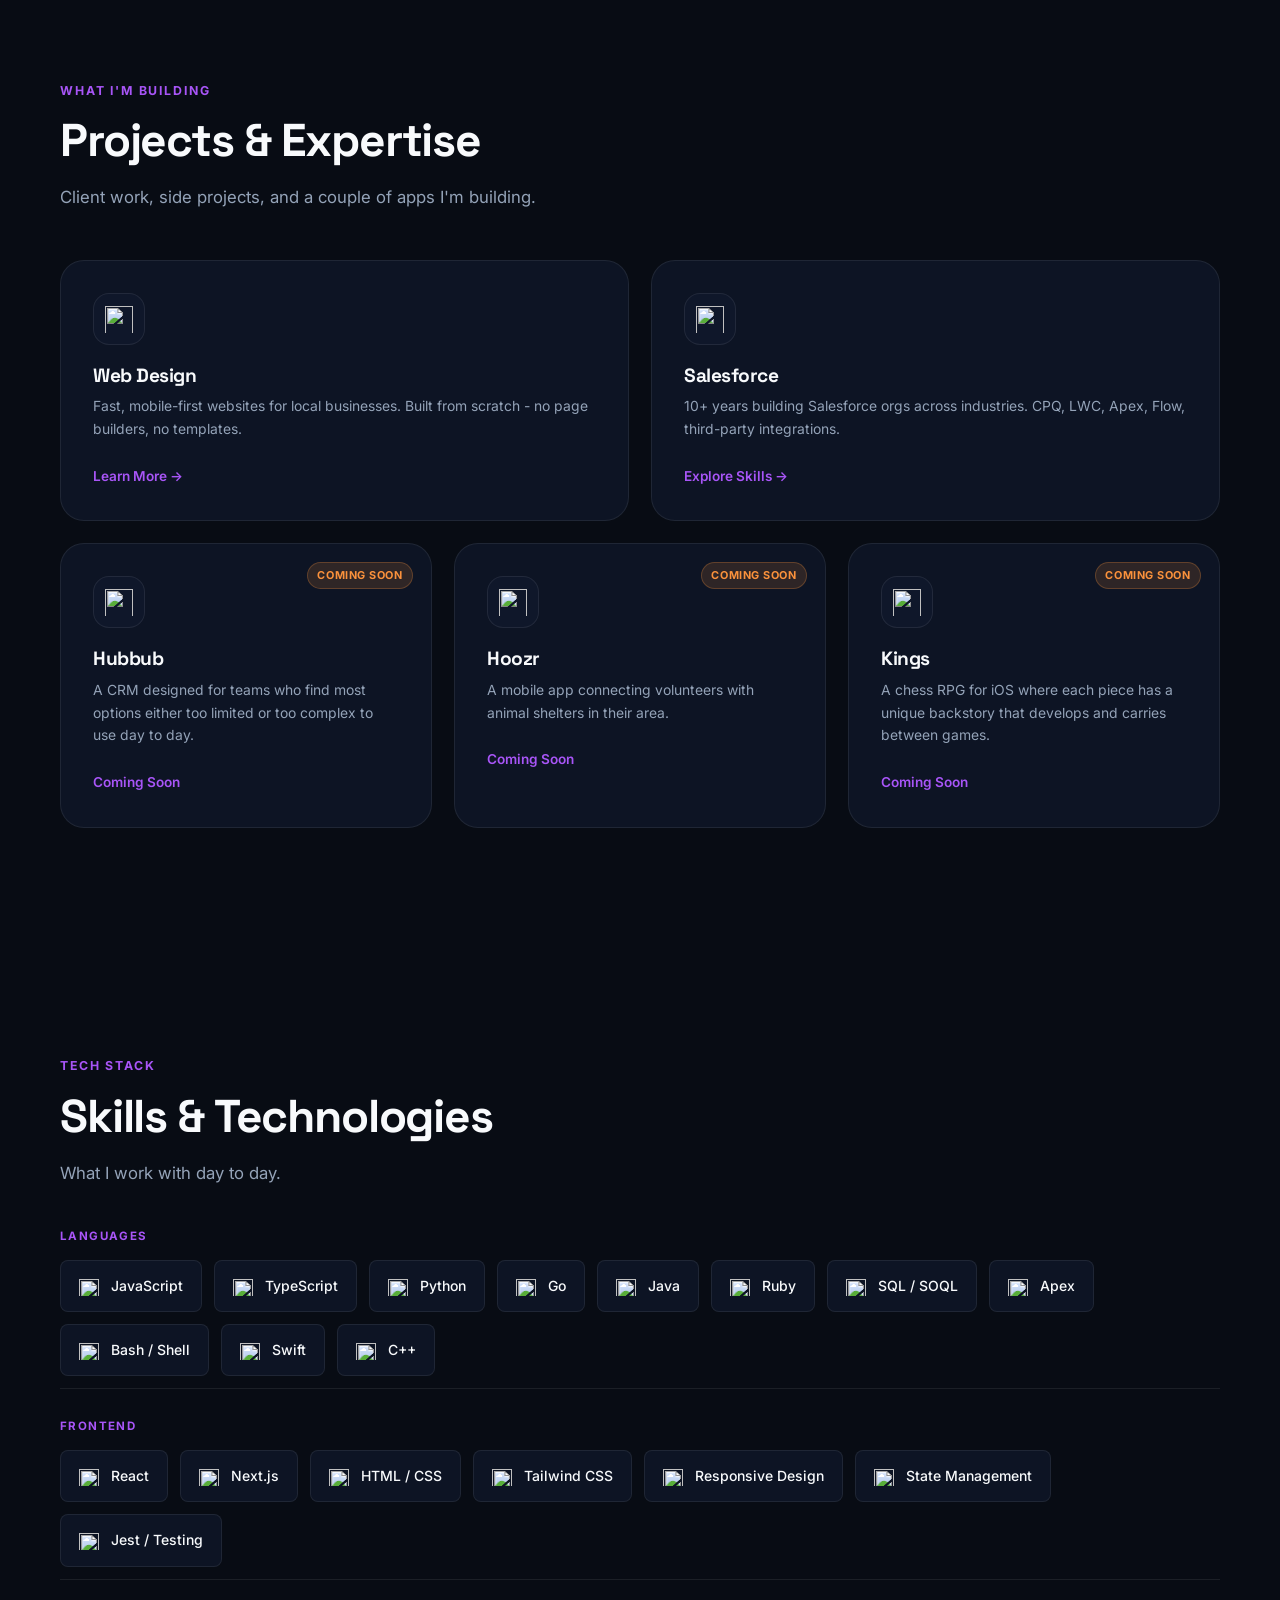
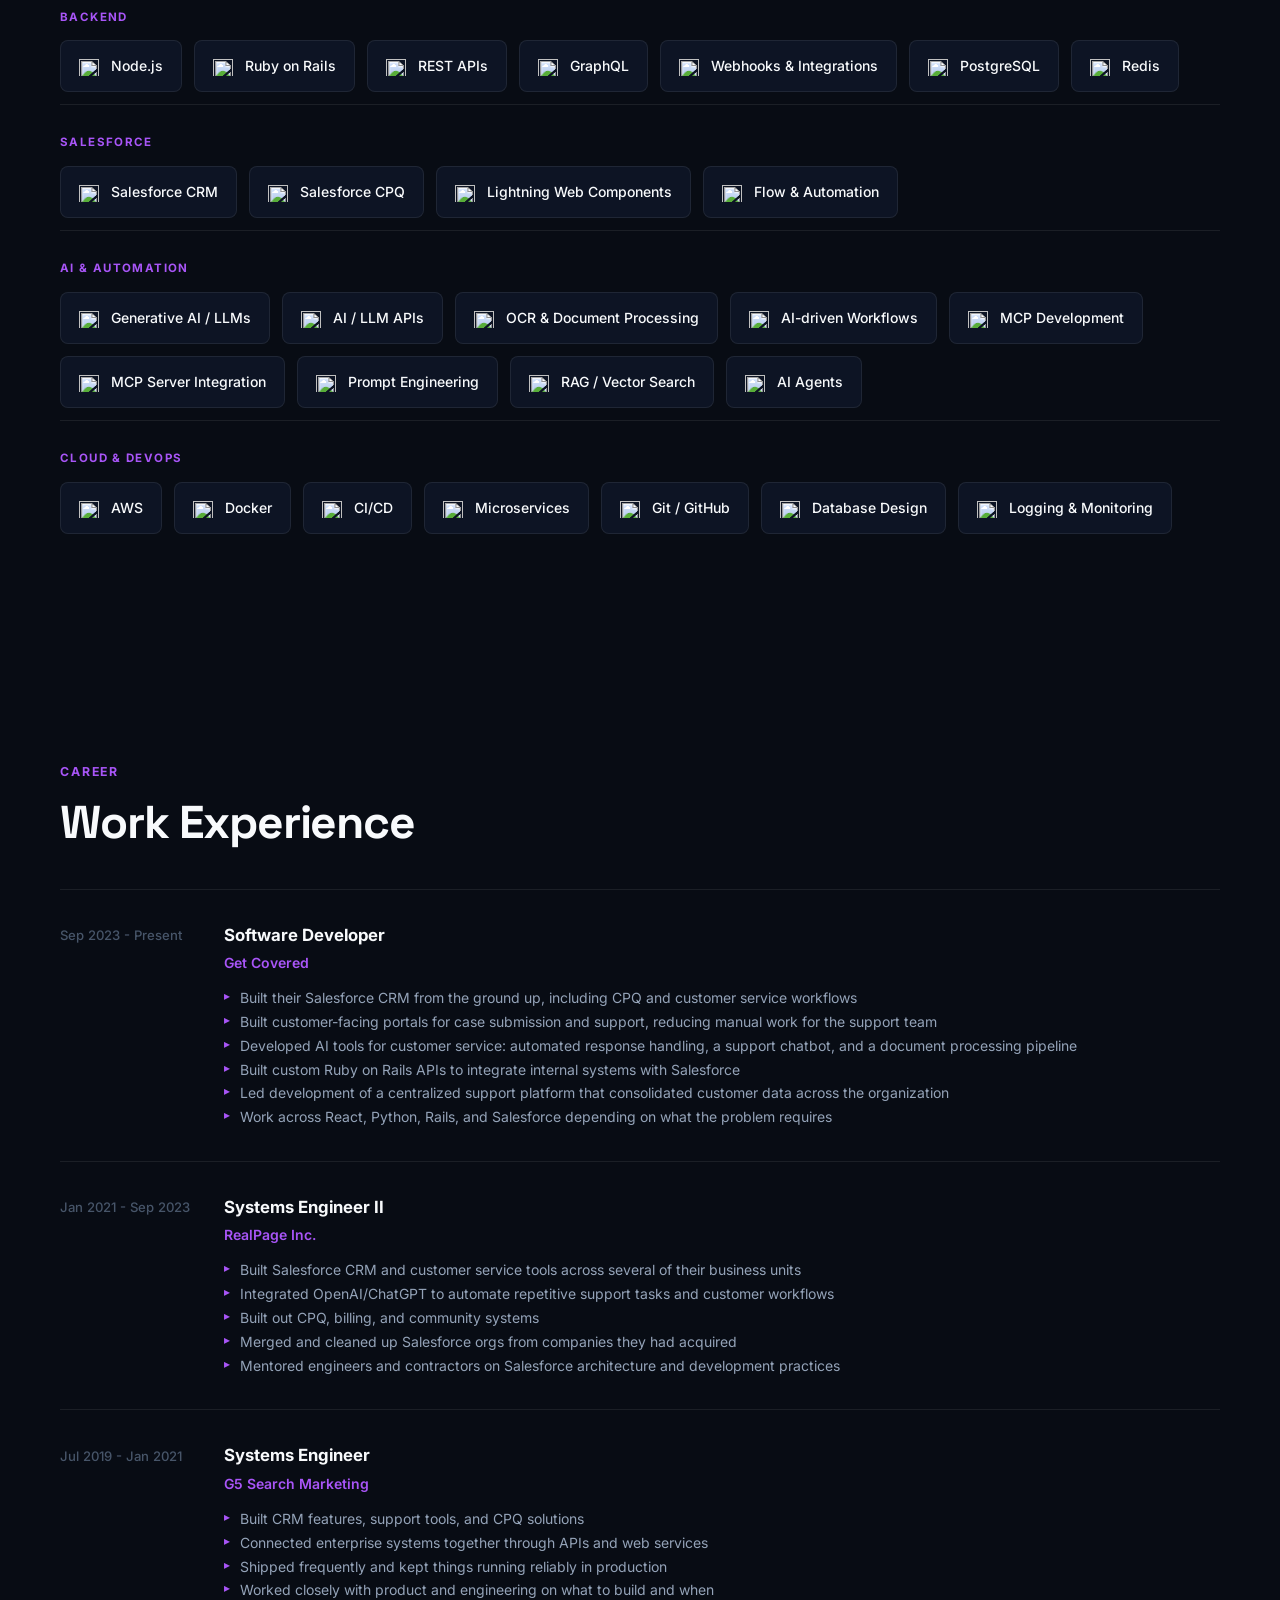
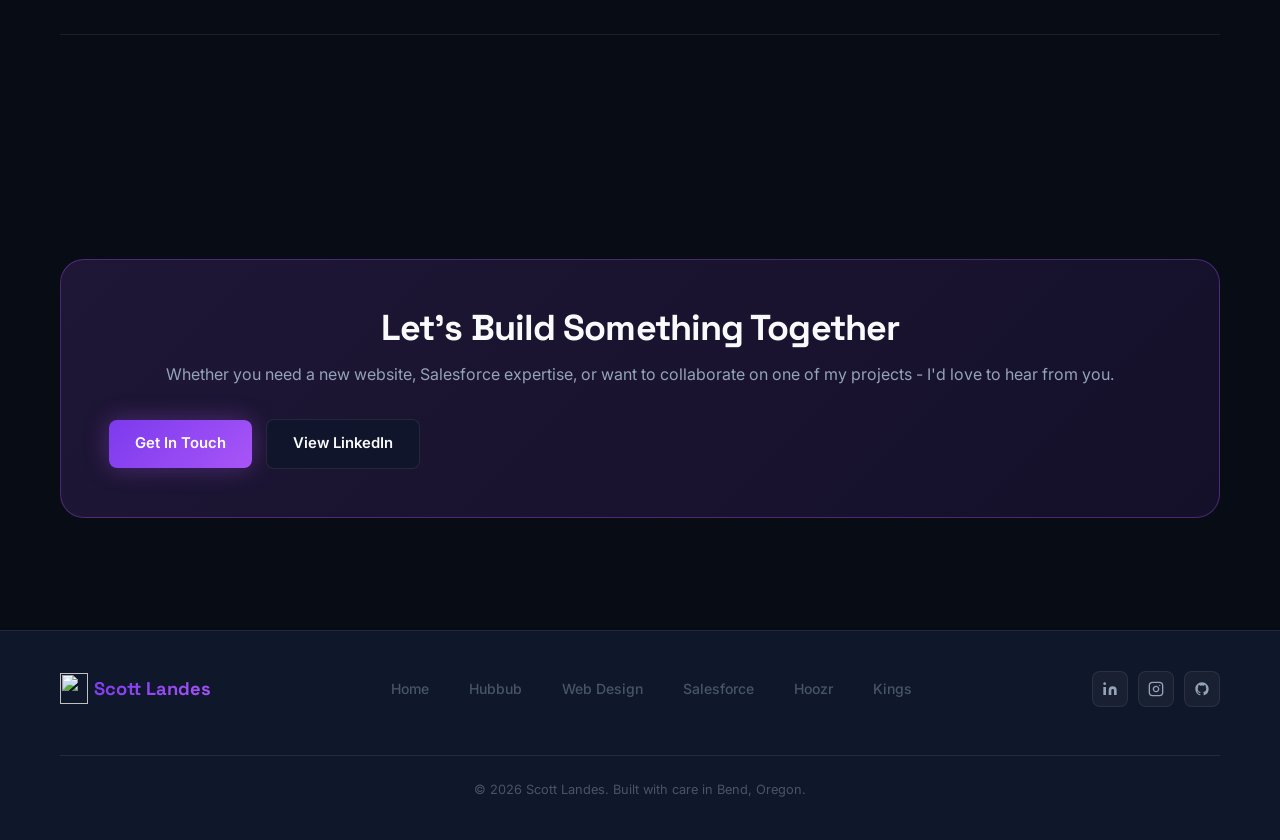
==== commit 0d7b3b9b: "Fix double grid in hero and remove Oregon SVG from footer Remove grid lines from page-bg (both dark " ====
--- a/index.html
+++ b/index.html
@@ -583,12 +583,33 @@
           </a>
         </div>
 
-        <p class="footer__copy">© <script>document.write(new Date().getFullYear())</script> Scott Landes. Built with care in Bend, Oregon. <img src="images/icons/icon-oregon.svg" alt="Oregon" class="footer__bend-badge"></p>
+        <p class="footer__copy">© <script>document.write(new Date().getFullYear())</script> Scott Landes. Built with care in Bend, Oregon.</p>
 
       </div>
     </div>
   </footer>
 
+  <script type='text/javascript'>
+  function initEmbeddedMessaging() {
+    try {
+      embeddedservice_bootstrap.settings.language = 'en_US'; // For example, enter 'en' or 'en-US'
+
+      embeddedservice_bootstrap.init(
+        '00Dca000004FD5u',
+        'Customer_Service_Agent_FAQ',
+        'https://getcovered--agentforce.sandbox.my.site.com/ESWCustomerServiceAgent1780000088217',
+        {
+          scrt2URL: 'https://getcovered--agentforce.sandbox.my.salesforce-scrt.com'
+        }
+      );
+    } catch (err) {
+      console.error('Error loading Embedded Messaging: ', err);
+    }
+  };
+</script>
+<script type='text/javascript' src='https://getcovered--agentforce.sandbox.my.site.com/ESWCustomerServiceAgent1780000088217/assets/js/bootstrap.min.js' onload='initEmbeddedMessaging()'></script>
+
+
   <!-- Scripts -->
   <script src="js/main.js" defer></script>
 
--- a/css/styles.css
+++ b/css/styles.css
@@ -57,14 +57,12 @@
   z-index: -1;
   pointer-events: none;
   background:
-    linear-gradient(rgba(255,255,255,0.03) 1px, transparent 1px),
-    linear-gradient(90deg, rgba(255,255,255,0.03) 1px, transparent 1px),
     radial-gradient(ellipse 80% 70% at 5%  20%,  rgba(124,58,237,0.35) 0%, transparent 60%),
     radial-gradient(ellipse 65% 65% at 92% 35%,  rgba(168,85,247,0.30) 0%, transparent 55%),
     radial-gradient(ellipse 70% 60% at 15% 65%,  rgba(124,58,237,0.26) 0%, transparent 60%),
     radial-gradient(ellipse 75% 65% at 88% 78%,  rgba(168,85,247,0.28) 0%, transparent 55%),
     radial-gradient(ellipse 60% 55% at 50% 50%,  rgba(124,58,237,0.17) 0%, transparent 65%);
-  background-size: 72px 72px, 72px 72px, cover, cover, cover, cover, cover;
+  background-size: cover, cover, cover, cover, cover;
 }
 
 img, video { max-width: 100%; height: auto; display: block; }
@@ -883,14 +881,12 @@
 
 [data-theme="light"] .page-bg {
   background:
-    linear-gradient(rgba(0,0,0,0.05) 1px, transparent 1px),
-    linear-gradient(90deg, rgba(0,0,0,0.05) 1px, transparent 1px),
     radial-gradient(ellipse 80% 70% at 5%  20%,  rgba(124,58,237,0.18) 0%, transparent 60%),
     radial-gradient(ellipse 65% 65% at 92% 35%,  rgba(168,85,247,0.15) 0%, transparent 55%),
     radial-gradient(ellipse 70% 60% at 15% 65%,  rgba(124,58,237,0.13) 0%, transparent 60%),
     radial-gradient(ellipse 75% 65% at 88% 78%,  rgba(168,85,247,0.14) 0%, transparent 55%),
     radial-gradient(ellipse 60% 55% at 50% 50%,  rgba(124,58,237,0.08) 0%, transparent 65%);
-  background-size: 72px 72px, 72px 72px, cover, cover, cover, cover, cover;
+  background-size: cover, cover, cover, cover, cover;
 }
 [data-theme="light"] .card          { background: rgba(255,255,255,0.82); }
 [data-theme="light"] .btn-ghost     { background: rgba(255,255,255,0.82); }
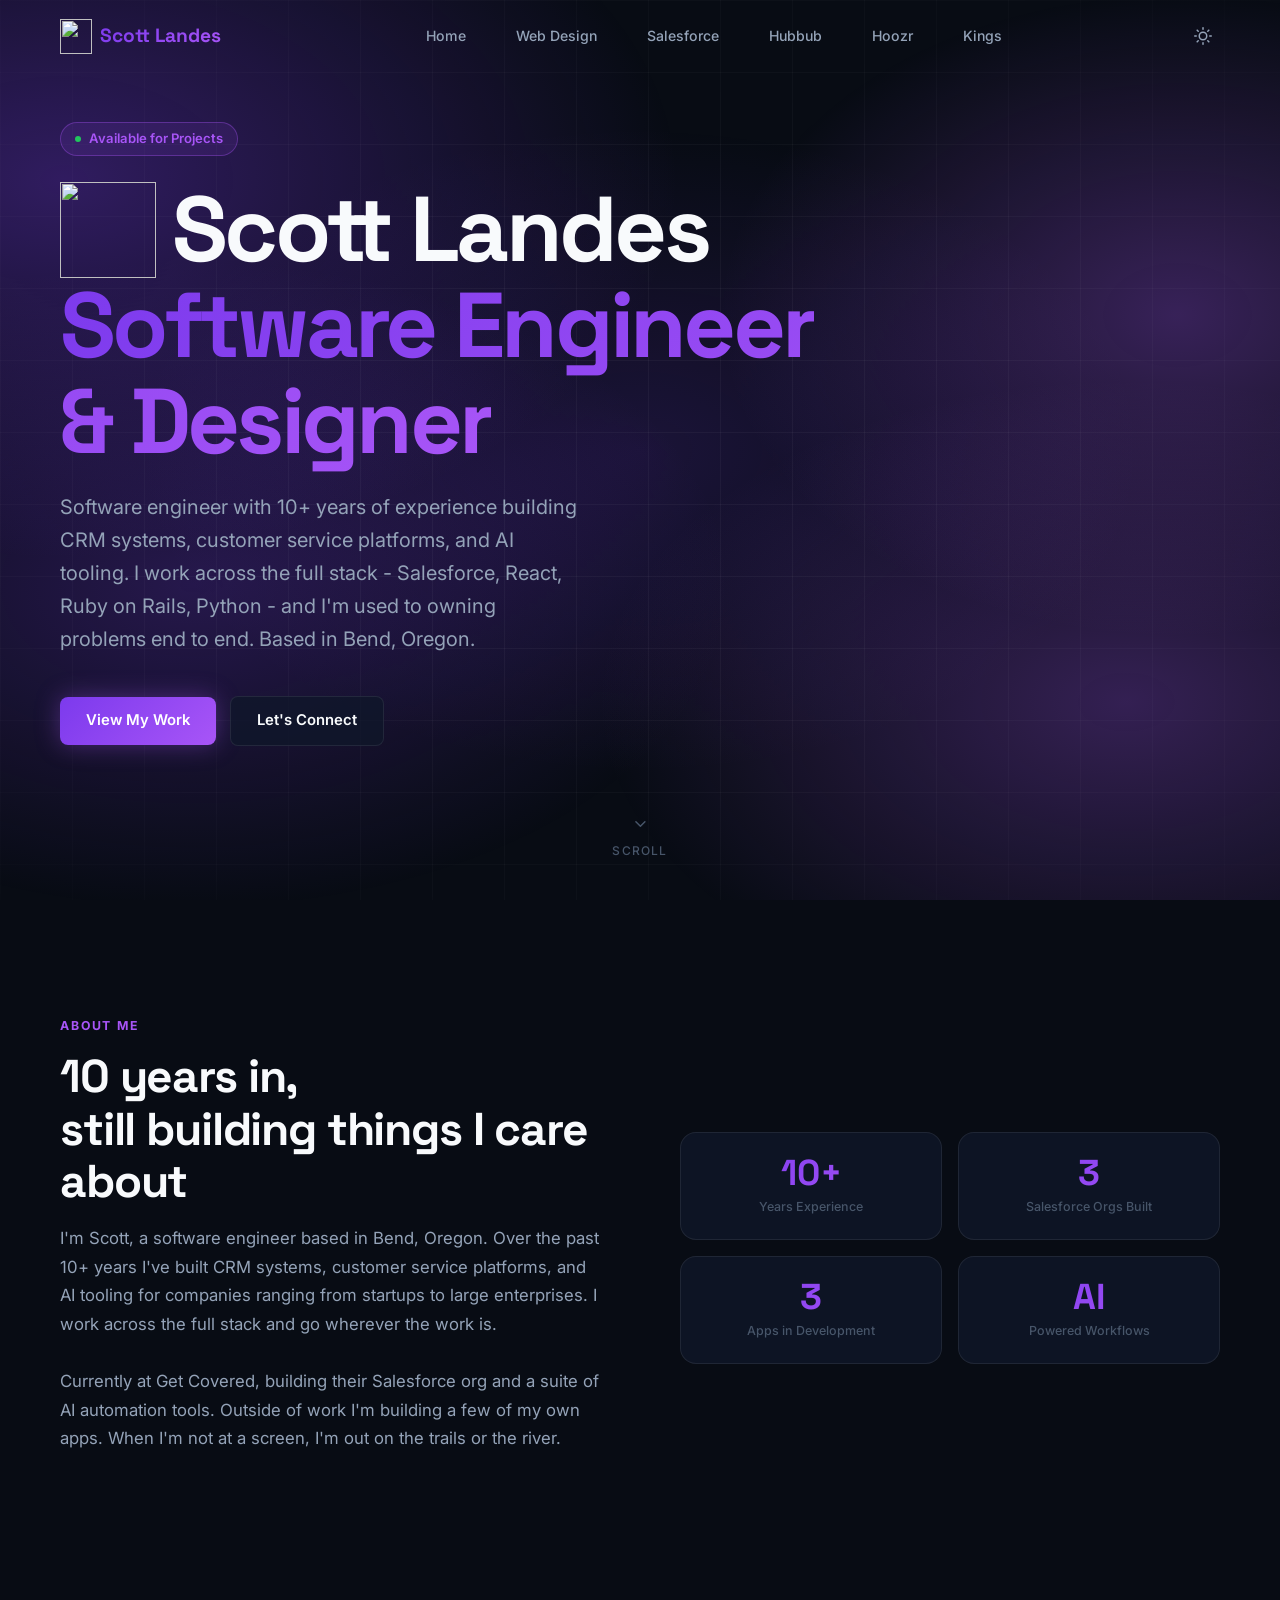
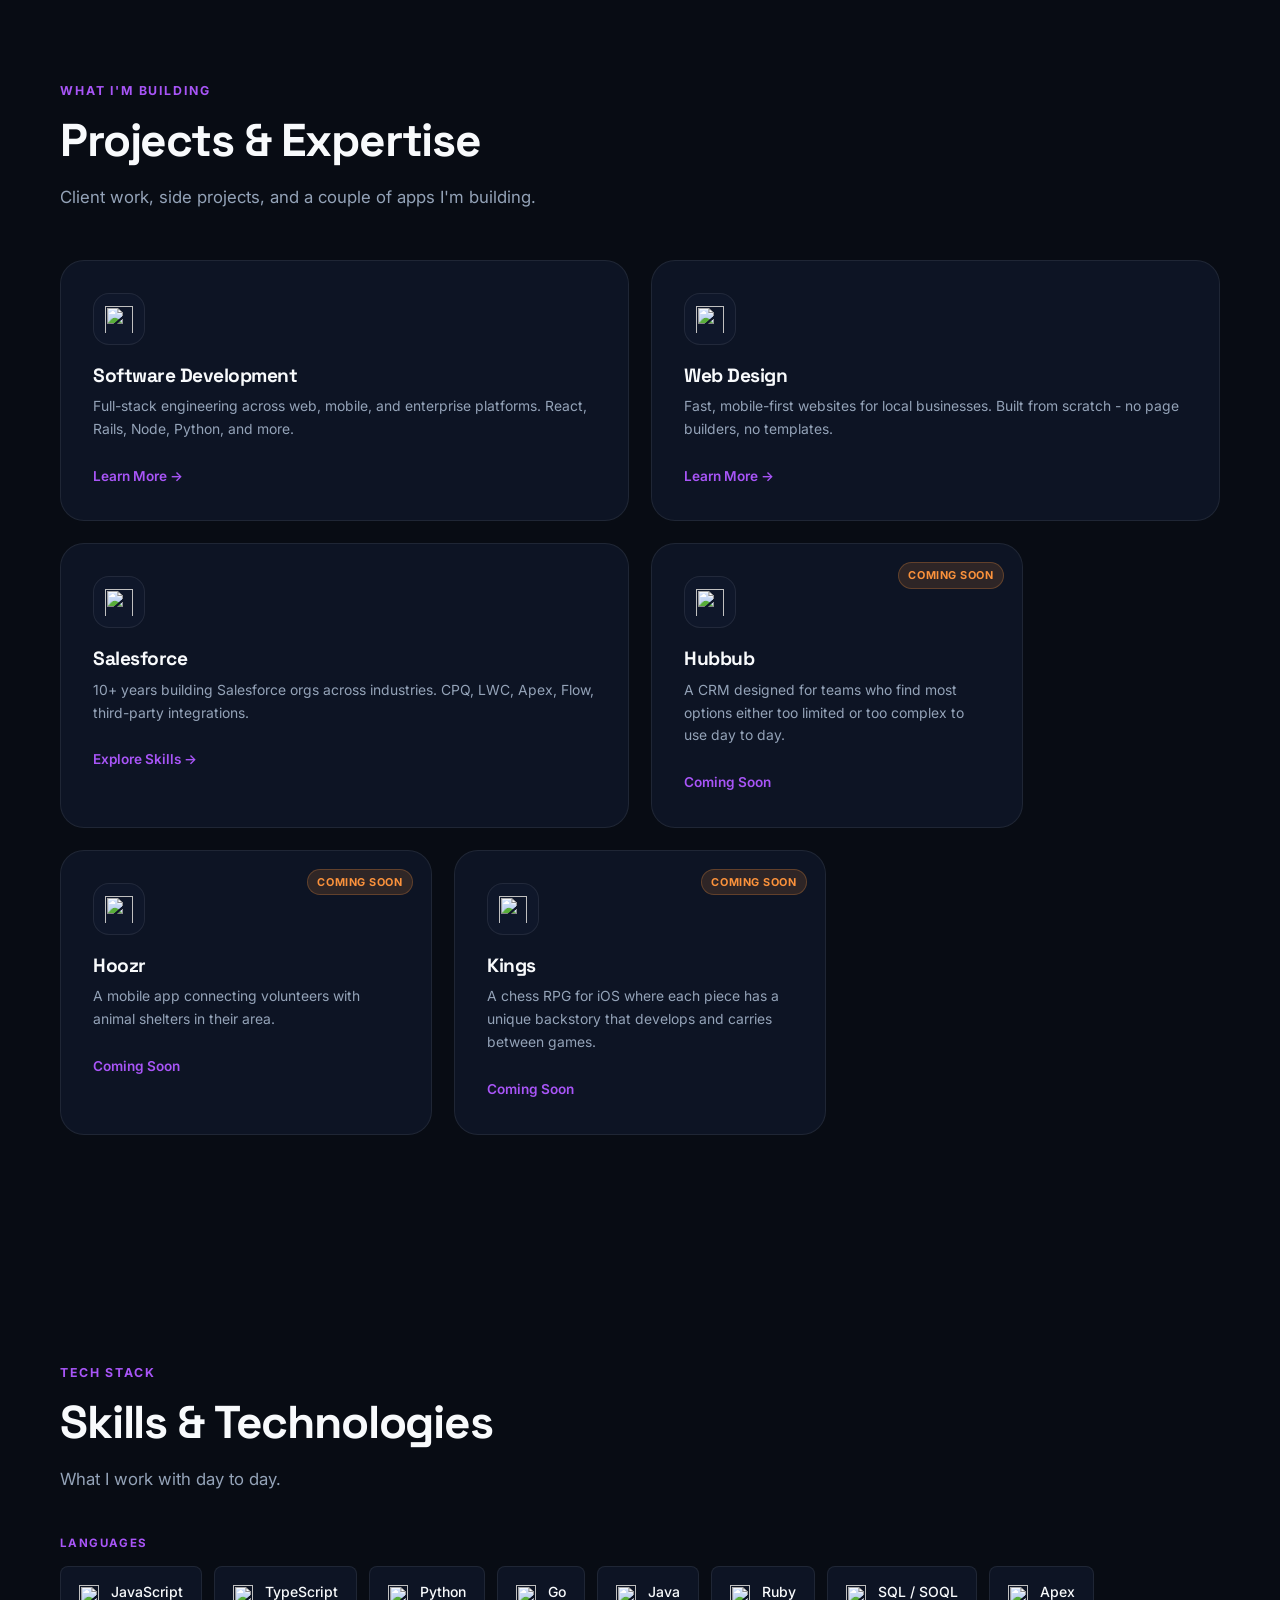
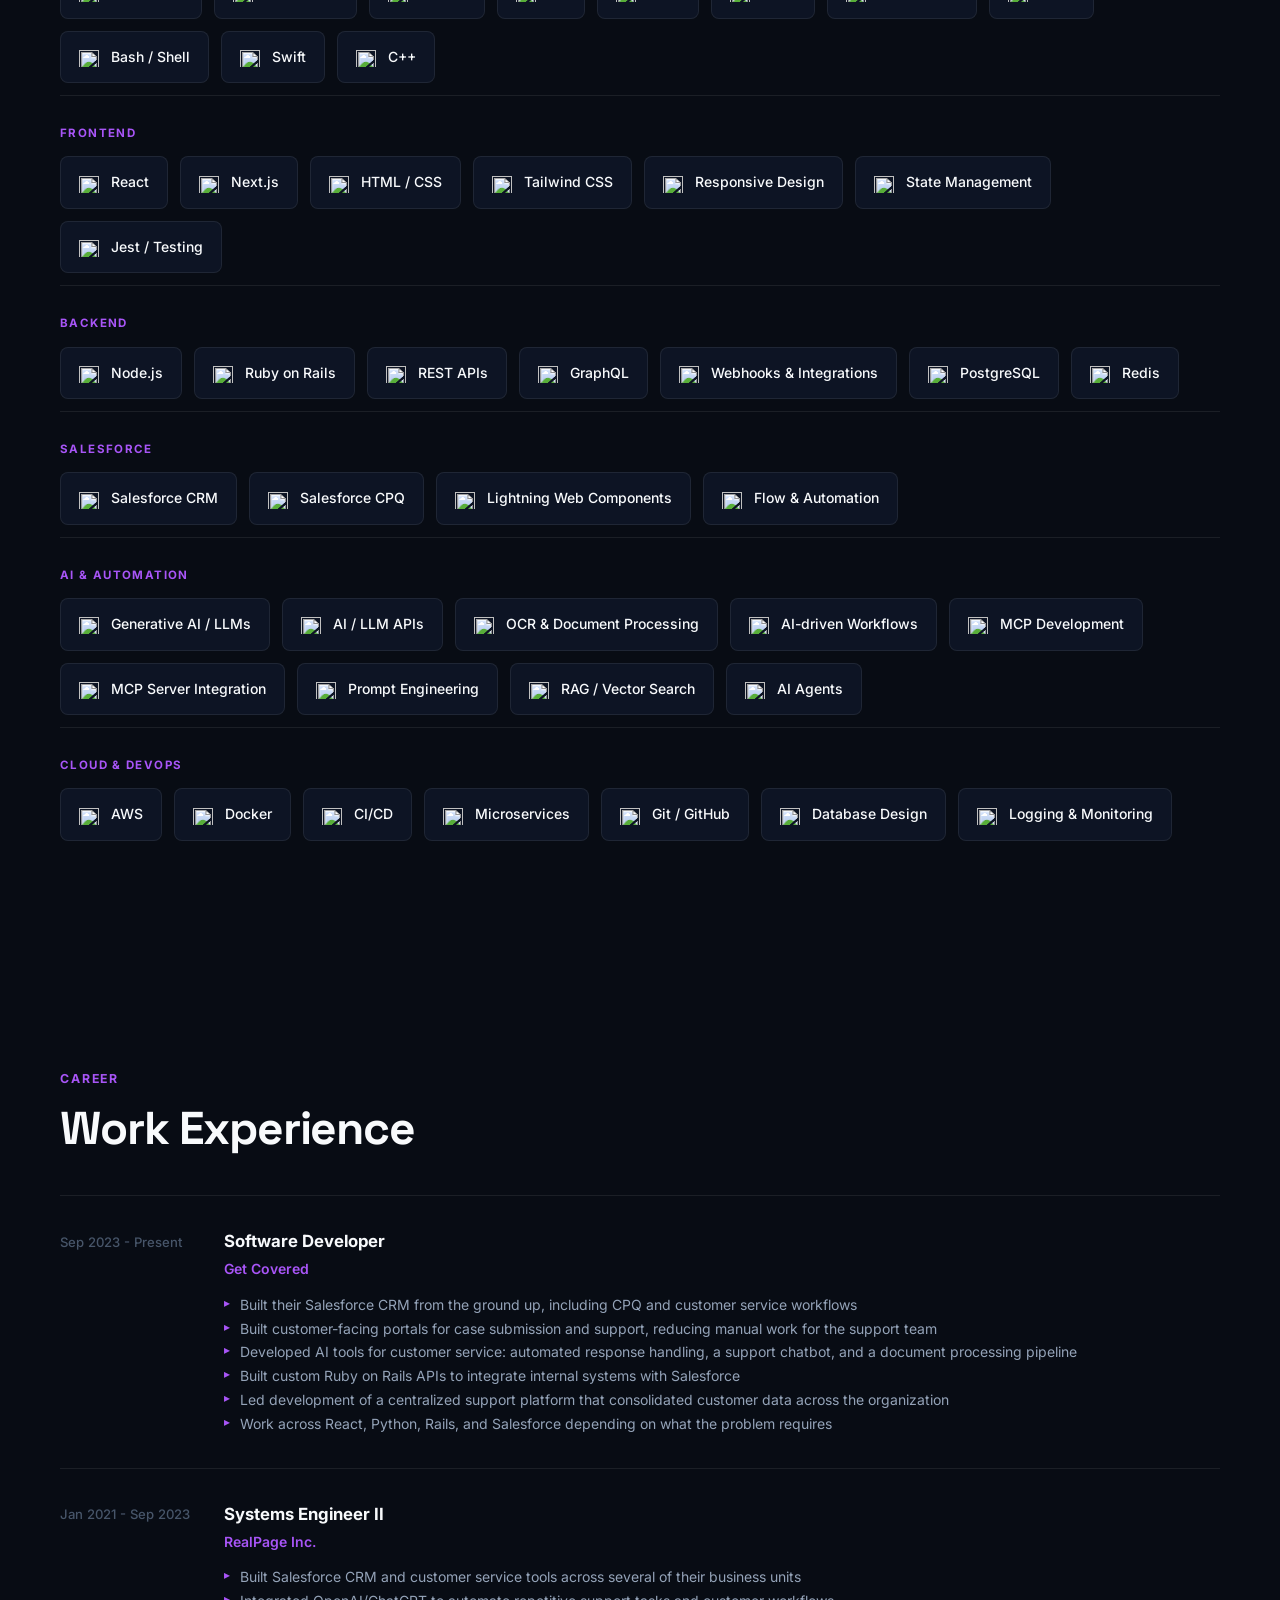
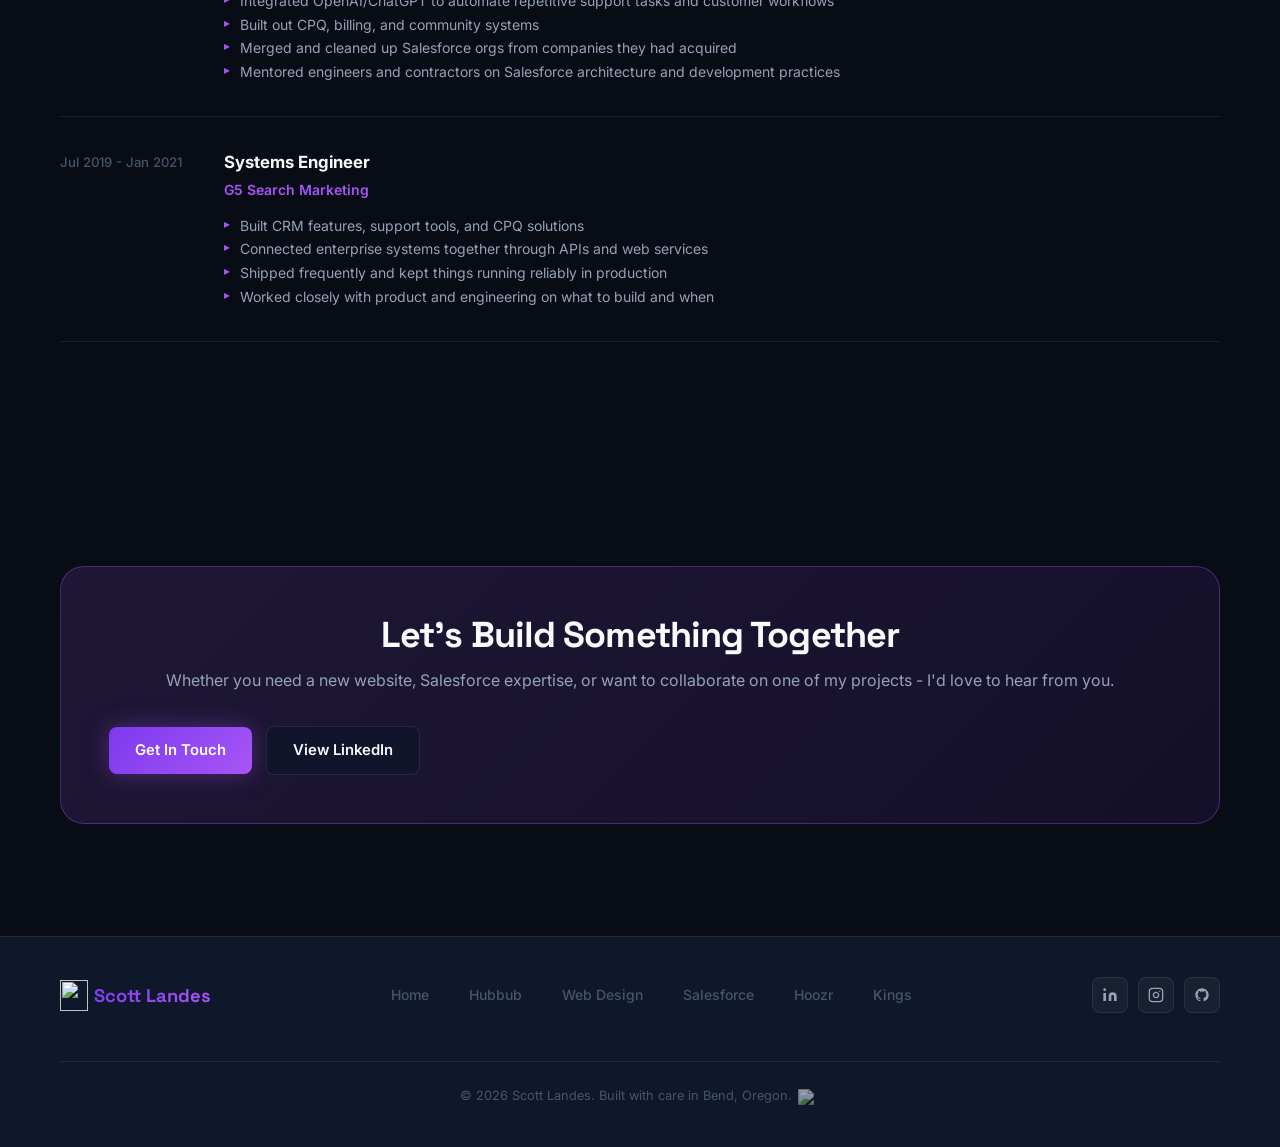
==== commit 976f0cfa: "Fix Software Development card link to scroll to Skills section Co-Authored-By: Claude Sonnet 4.6 <no" ====
--- a/index.html
+++ b/index.html
@@ -64,7 +64,7 @@
     <nav class="nav" aria-label="Main navigation">
       <div class="container">
         <div class="nav__inner">
-          <a href="#" class="nav__logo" aria-label="Scott Landes - Home"><img src="images/icons/icon-logo.png" data-logo-light="images/icons/icon-logo.png" data-logo-dark="images/icons/icon-logo-dark.png" alt="" width="32" height="35"><span>Scott Landes</span></a>
+          <a href="#" class="nav__logo" aria-label="Scott Landes - Home"><img src="images/icons/icon-logo.png" data-logo-light="images/icons/icon-logo.png" data-logo-dark="images/icons/icon-logo-dark.png" alt="" width="32" height="32"><span>Scott Landes</span></a>
 
           <ul class="nav__links" role="list">
             <li><a href="#" class="nav__link active"><img src="images/icons/icon-home.svg" alt="" width="14" height="14">Home</a></li>
@@ -198,6 +198,14 @@
 
         <div class="projects-grid">
 
+          <!-- Software Development -->
+          <a href="#skills" class="card proj-card proj-card--live reveal" aria-label="Software Development - Learn More">
+            <div class="proj-card__icon" aria-hidden="true"><img src="images/icons/icon-code.svg" alt="" width="28" height="28"></div>
+            <h3 class="proj-card__title">Software Development</h3>
+            <p class="proj-card__desc">Full-stack engineering across web, mobile, and enterprise platforms. React, Rails, Node, Python, and more.</p>
+            <span class="proj-card__link">Learn More →</span>
+          </a>
+
           <!-- Web Design -->
           <a href="pages/web-design.html" class="card proj-card proj-card--live reveal reveal-d1" aria-label="Web Design - Learn More">
             <div class="proj-card__icon" aria-hidden="true"><img src="images/icons/icon-web-design.svg" alt="" width="28" height="28"></div>
@@ -545,7 +553,7 @@
     <div class="container">
       <div class="footer__inner">
 
-        <a href="#" class="footer__logo" aria-label="Scott Landes - Back to top"><img src="images/icons/icon-logo.png" data-logo-light="images/icons/icon-logo.png" data-logo-dark="images/icons/icon-logo-dark.png" alt="" width="28" height="31"><span>Scott Landes</span></a>
+        <a href="#" class="footer__logo" aria-label="Scott Landes - Back to top"><img src="images/icons/icon-logo.png" data-logo-light="images/icons/icon-logo.png" data-logo-dark="images/icons/icon-logo-dark.png" alt="" width="28" height="28"><span>Scott Landes</span></a>
 
         <nav class="footer__nav" aria-label="Footer navigation">
           <a href="#">Home</a>
@@ -583,7 +591,7 @@
           </a>
         </div>
 
-        <p class="footer__copy">© <script>document.write(new Date().getFullYear())</script> Scott Landes. Built with care in Bend, Oregon.</p>
+        <p class="footer__copy">© <script>document.write(new Date().getFullYear())</script> Scott Landes. Built with care in Bend, Oregon.<img src="images/icons/icon-oregon.png" alt="Oregon" class="footer__bend-badge"></p>
 
       </div>
     </div>
